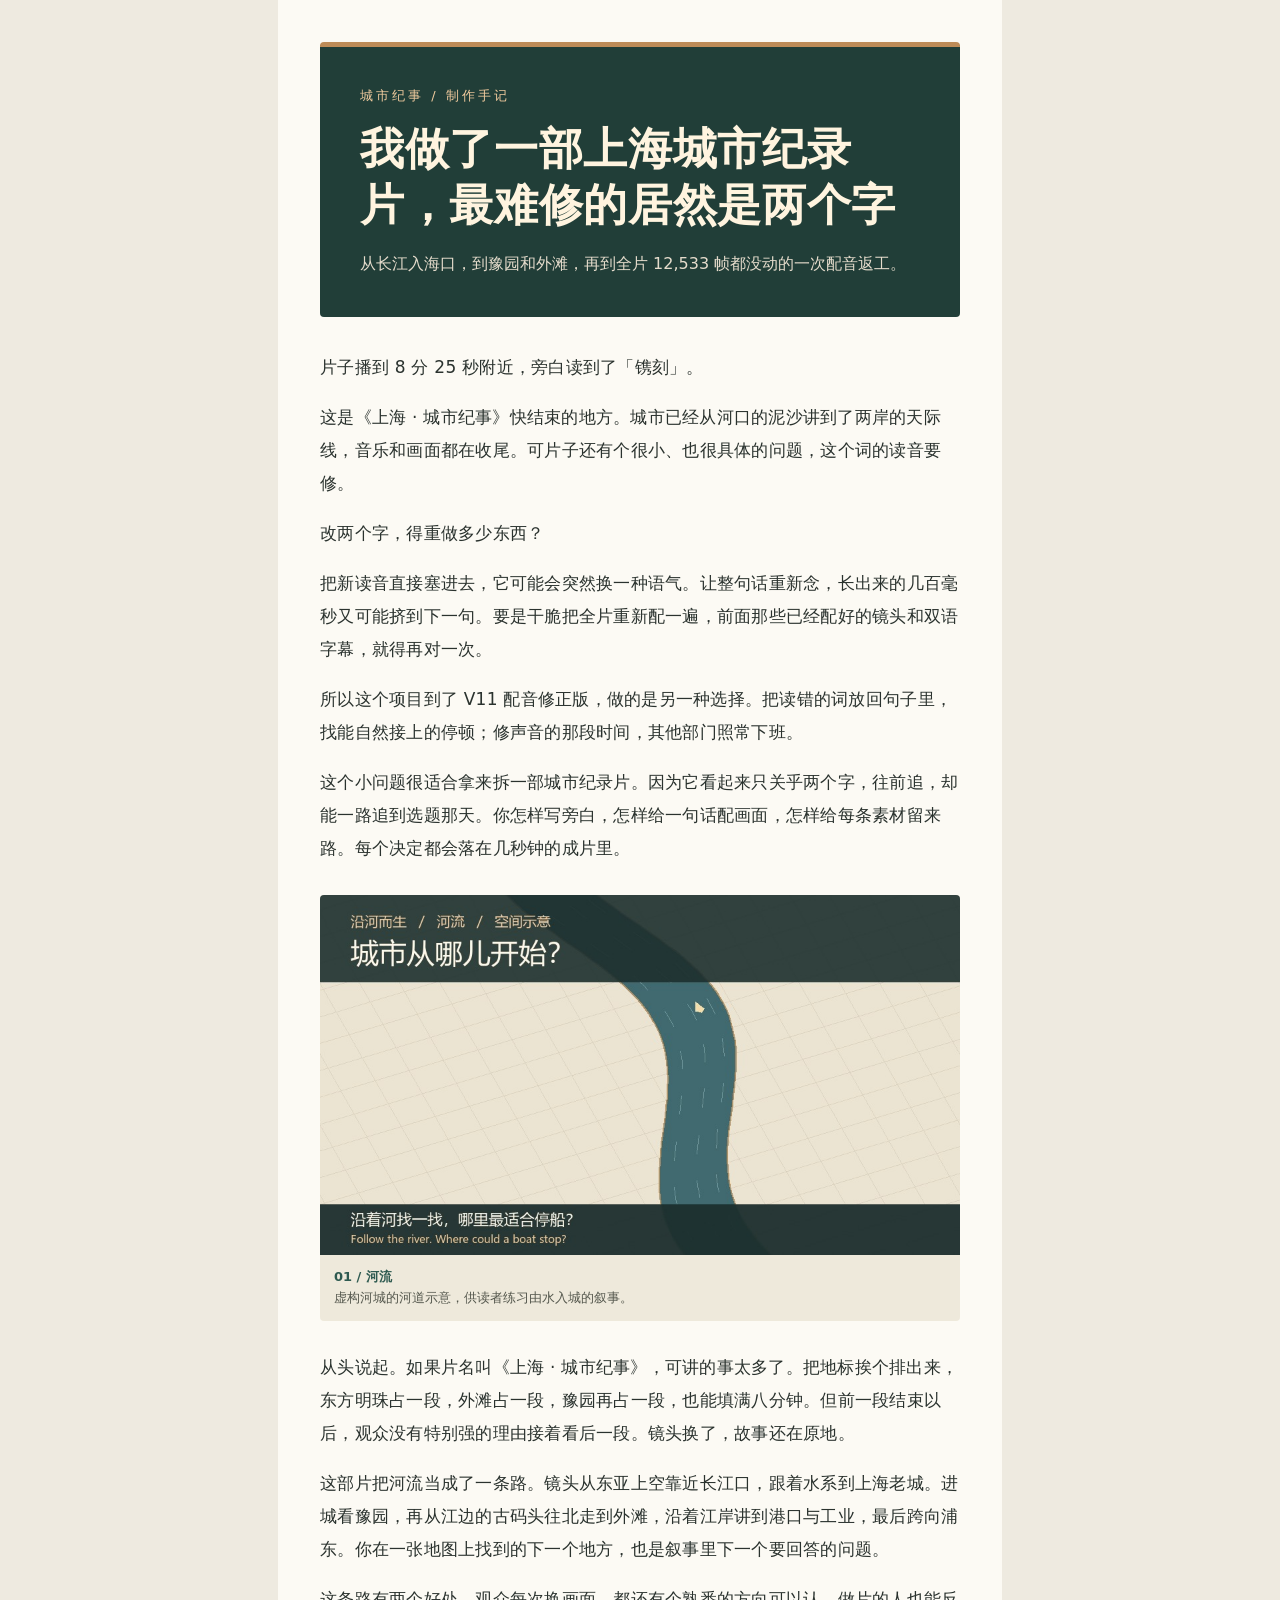
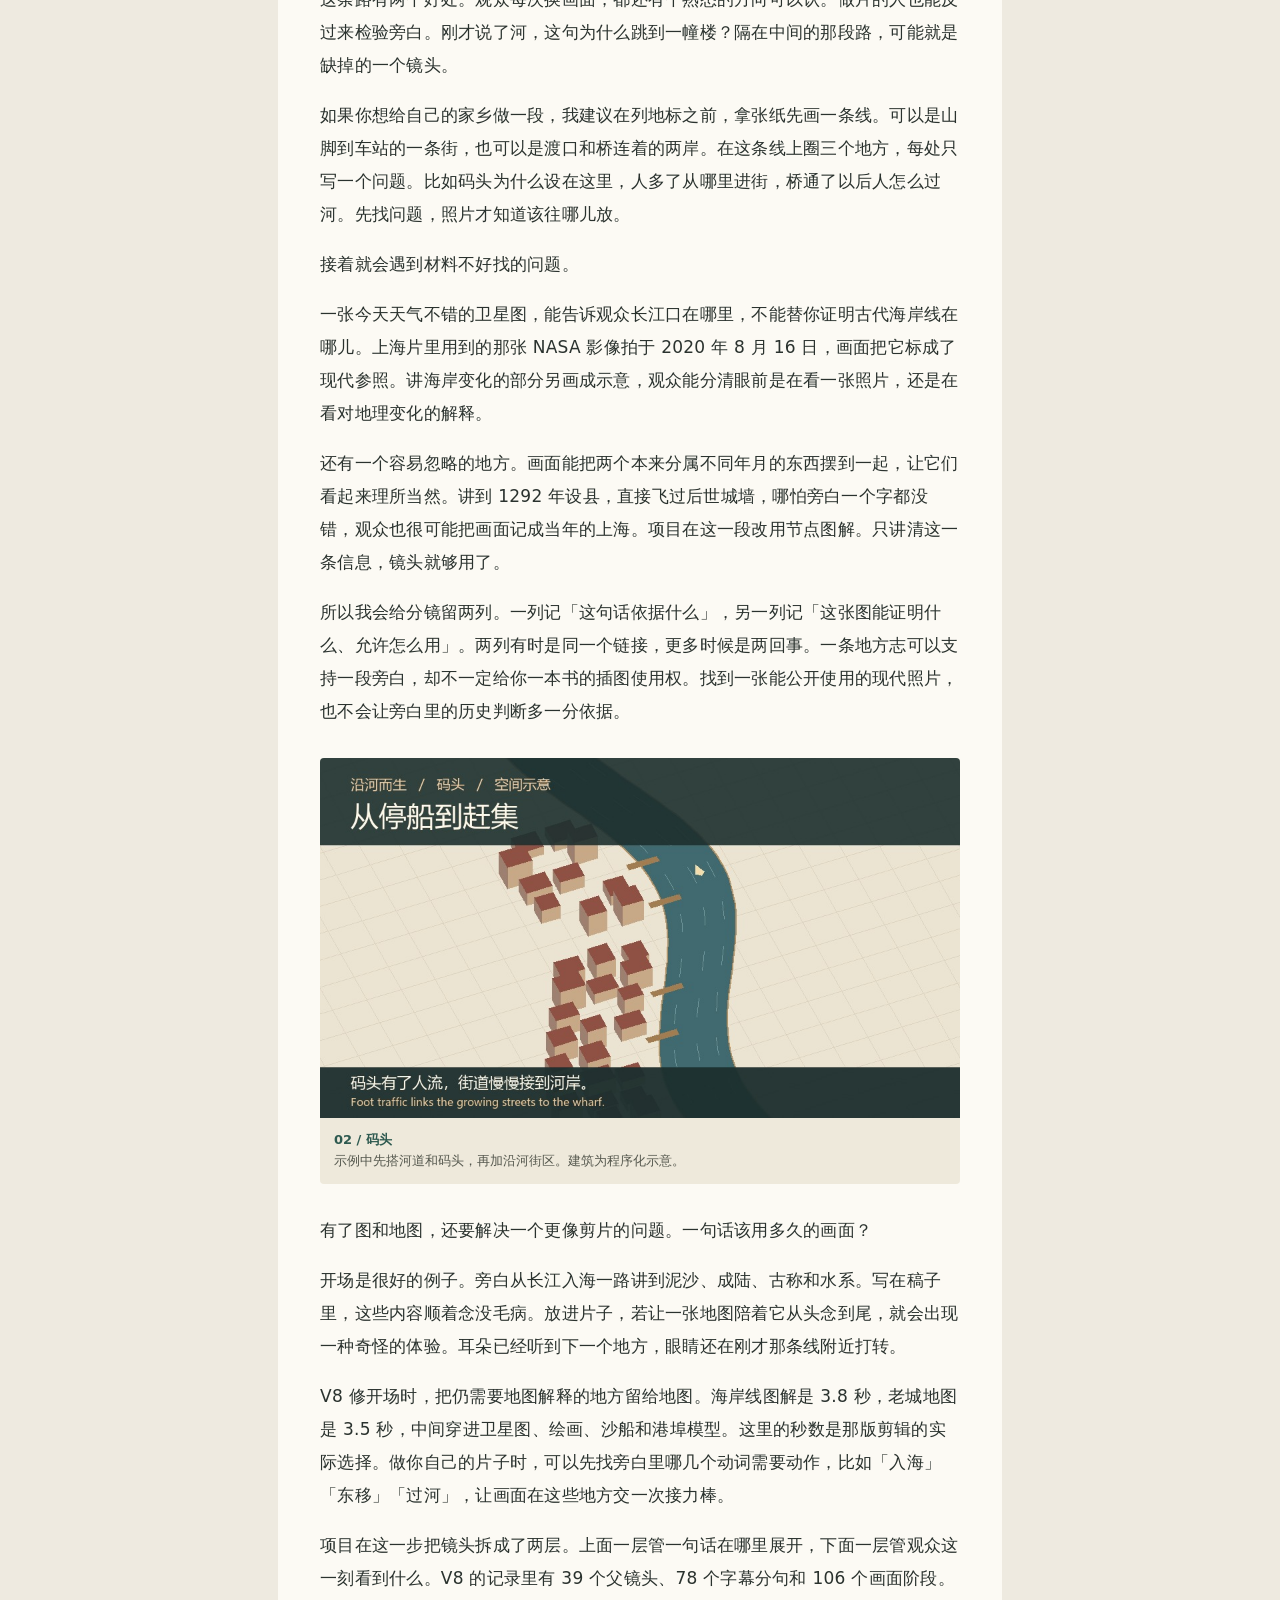
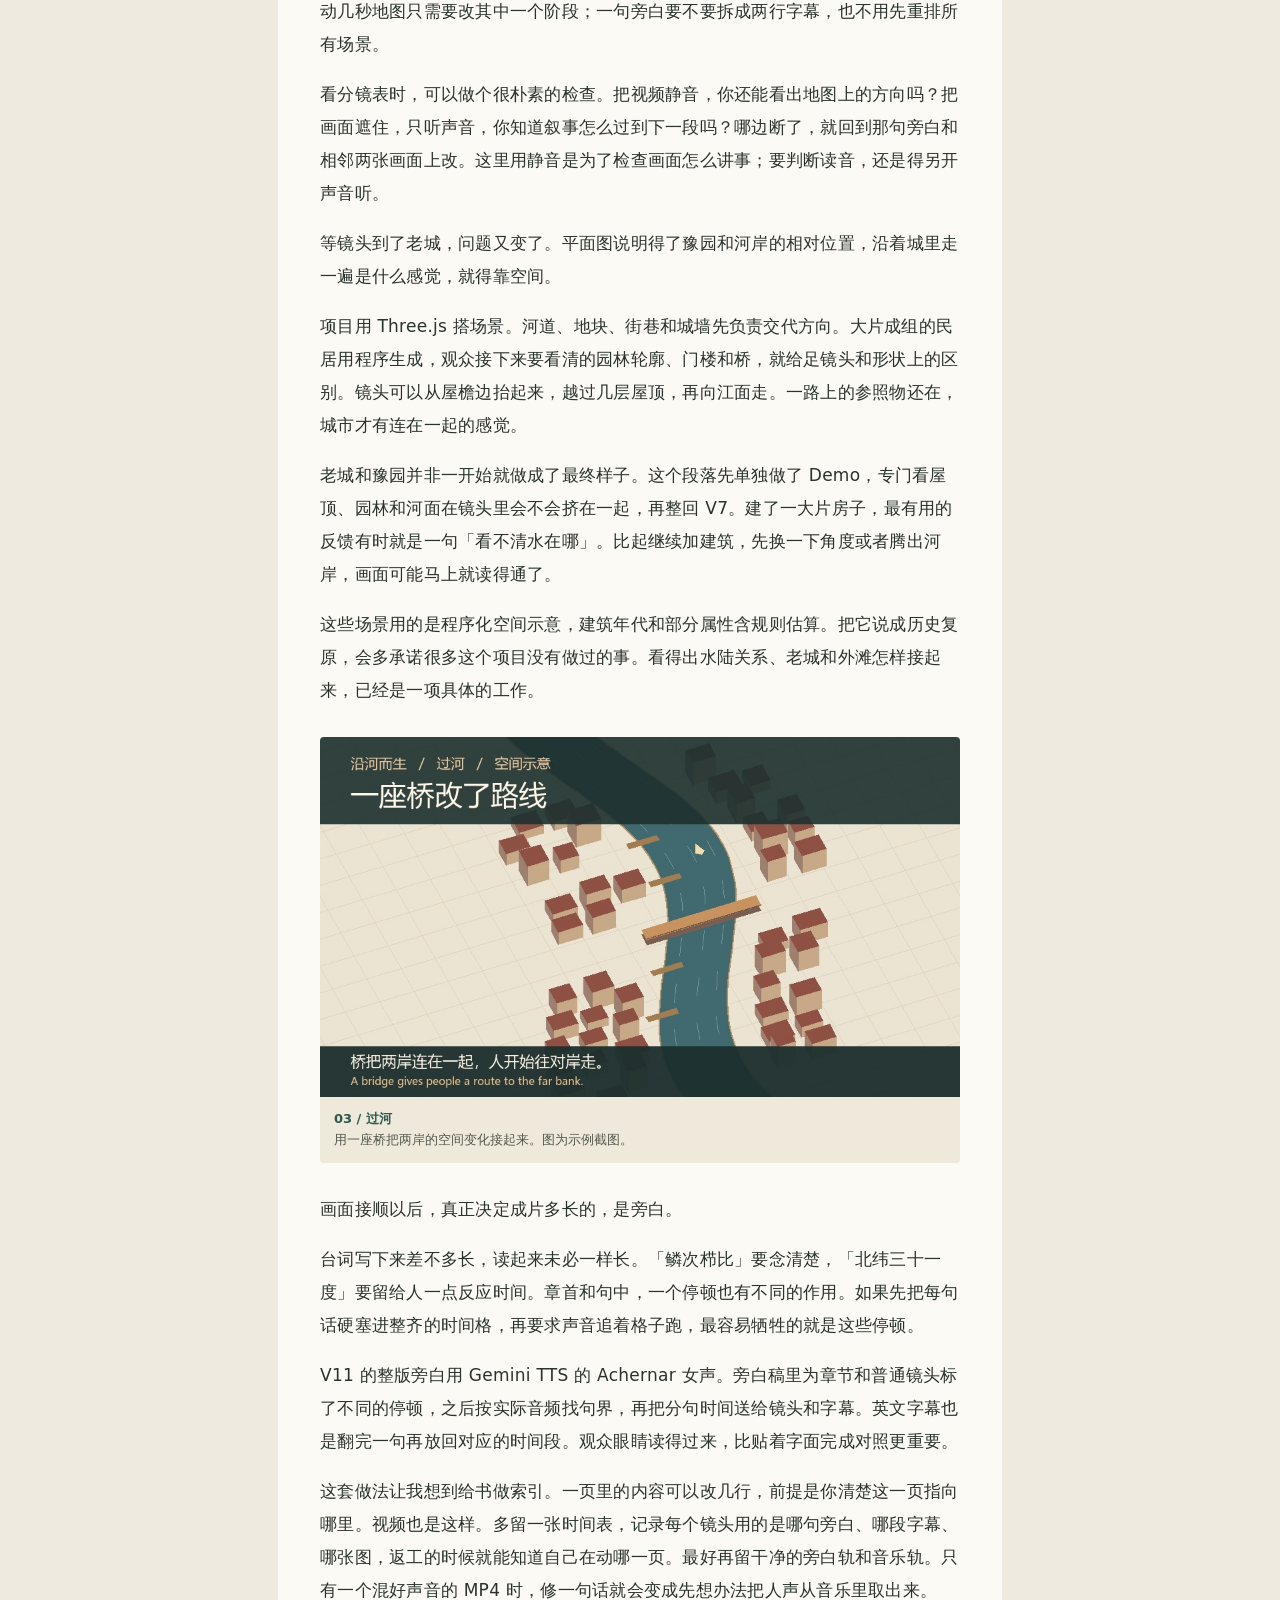
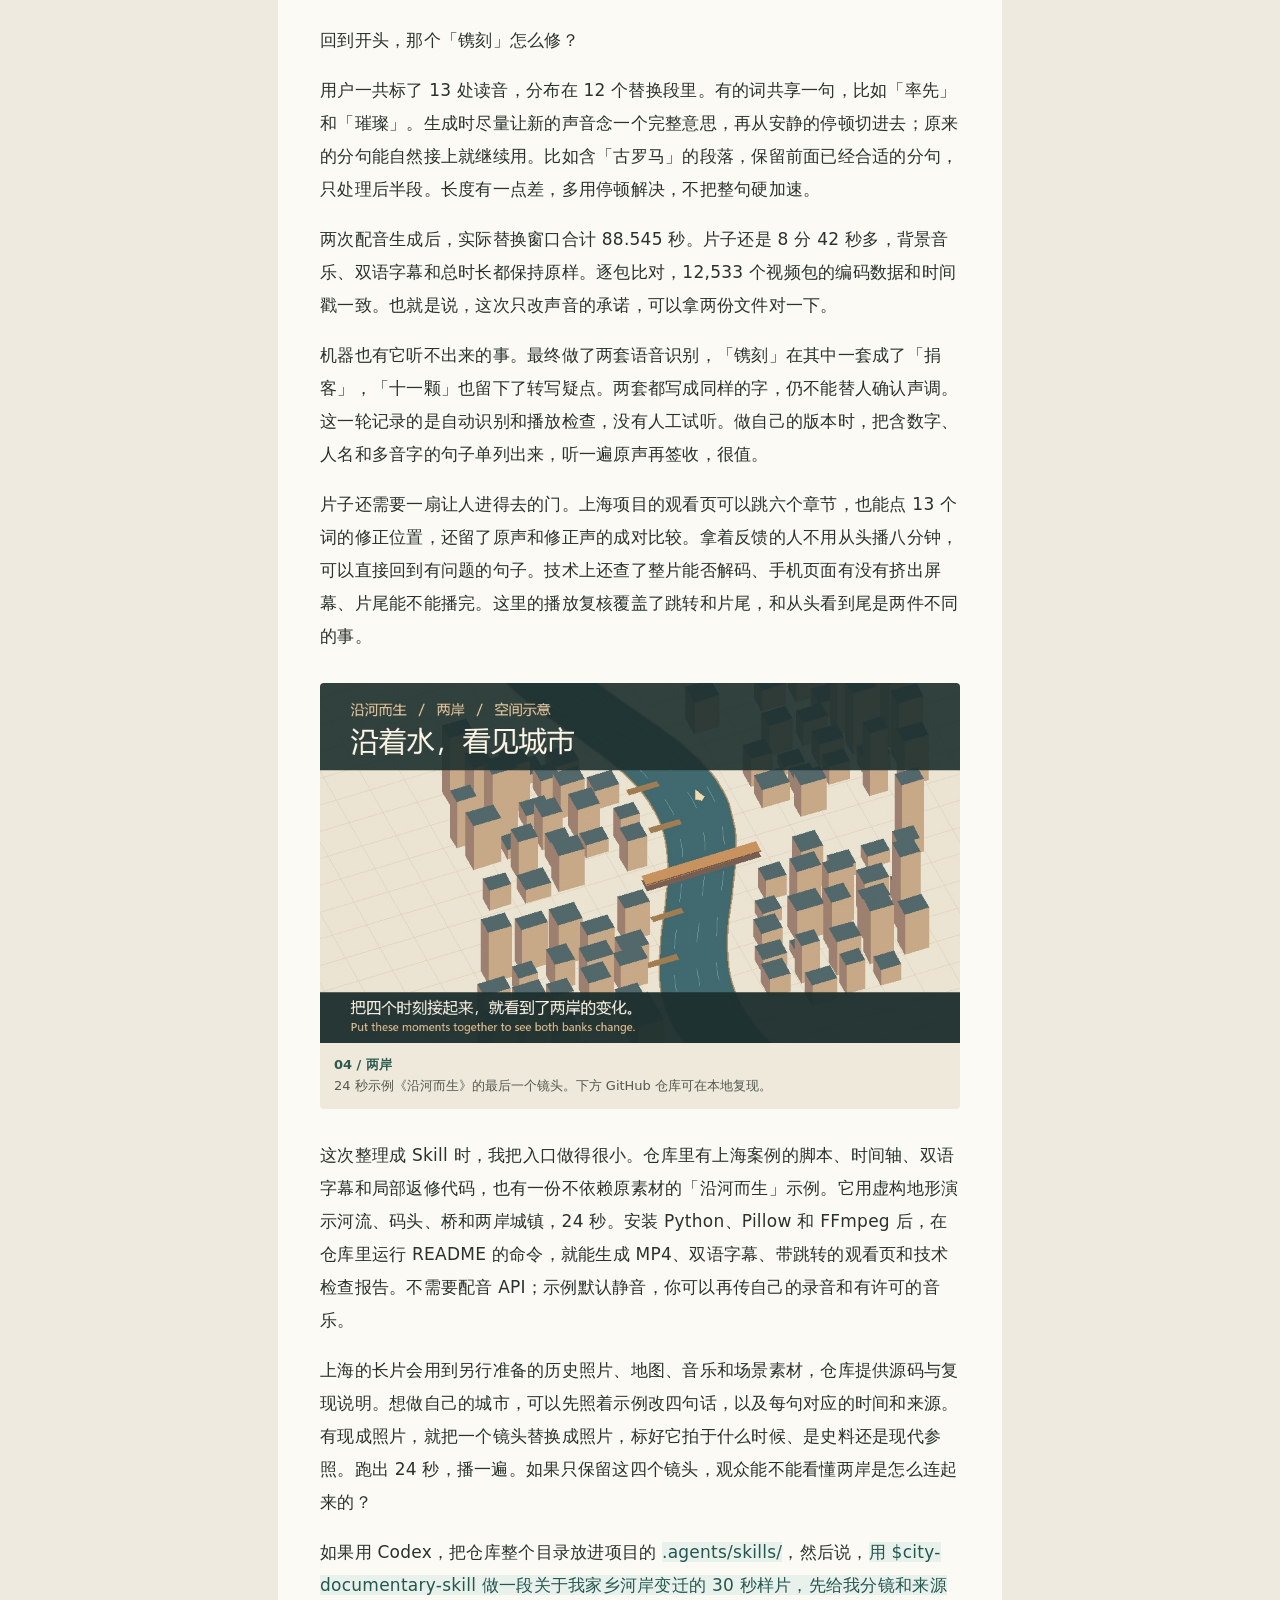
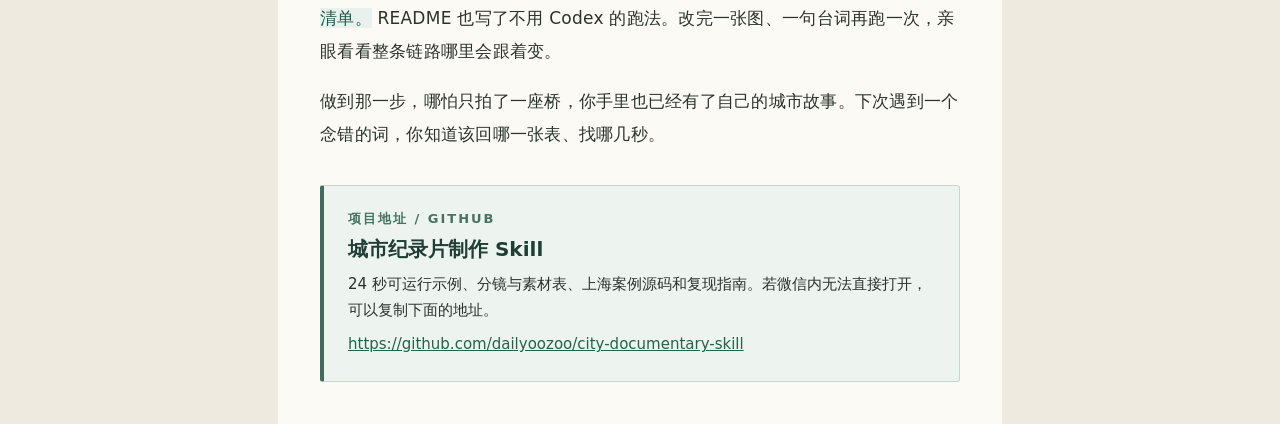
==== article/shanghai-city-documentary.html @ 1980a49c "Publish city documentary skill and Shanghai article" ====
<!doctype html>
<html lang="zh-CN">
<head>
<meta charset="utf-8">
<meta name="viewport" content="width=device-width,initial-scale=1">
<title>我做了一部上海城市纪录片，最难修的居然是两个字</title>
<meta name="description" content="从长江入海口，到豫园和外滩，再到全片 12,533 帧都没动的一次配音返工。">
</head>
<body style="margin:0;background:#eeeae0;color:#2a322e;font-family:system-ui,'PingFang SC','Microsoft YaHei',sans-serif;">
<article style="box-sizing:border-box;max-width:724px;margin:0 auto;padding:clamp(18px,5vw,42px);background:#fcfaf4;">
<header style="box-sizing:border-box;padding:clamp(21px,6vw,40px);margin:0 0 34px;background:#213e38;color:#fff4df;border-top:5px solid #bd8b57;border-radius:4px;">
<p style="margin:0 0 16px;color:#f1cb9e;letter-spacing:3px;font-size:13px;">城市纪事 / 制作手记</p>
<h1 style="margin:0 0 17px;font-size:clamp(28px,5.4vw,44px);line-height:1.27;letter-spacing:.015em;font-weight:750;">我做了一部上海城市纪录片，最难修的居然是两个字</h1>
<p style="margin:0;color:#e5dccc;line-height:1.7;font-size:16px;">从长江入海口，到豫园和外滩，再到全片 12,533 帧都没动的一次配音返工。</p>
</header>
<p style="margin:0 0 17px;font-size:17px;line-height:1.94;letter-spacing:.015em;">片子播到 8 分 25 秒附近，旁白读到了「镌刻」。</p>
<p style="margin:0 0 17px;font-size:17px;line-height:1.94;letter-spacing:.015em;">这是《上海 · 城市纪事》快结束的地方。城市已经从河口的泥沙讲到了两岸的天际线，音乐和画面都在收尾。可片子还有个很小、也很具体的问题，这个词的读音要修。</p>
<p style="margin:0 0 17px;font-size:17px;line-height:1.94;letter-spacing:.015em;">改两个字，得重做多少东西？</p>
<p style="margin:0 0 17px;font-size:17px;line-height:1.94;letter-spacing:.015em;">把新读音直接塞进去，它可能会突然换一种语气。让整句话重新念，长出来的几百毫秒又可能挤到下一句。要是干脆把全片重新配一遍，前面那些已经配好的镜头和双语字幕，就得再对一次。</p>
<p style="margin:0 0 17px;font-size:17px;line-height:1.94;letter-spacing:.015em;">所以这个项目到了 V11 配音修正版，做的是另一种选择。把读错的词放回句子里，找能自然接上的停顿；修声音的那段时间，其他部门照常下班。</p>
<p style="margin:0 0 17px;font-size:17px;line-height:1.94;letter-spacing:.015em;">这个小问题很适合拿来拆一部城市纪录片。因为它看起来只关乎两个字，往前追，却能一路追到选题那天。你怎样写旁白，怎样给一句话配画面，怎样给每条素材留来路。每个决定都会落在几秒钟的成片里。</p>
<section style="margin:30px 0;background:#eee9db;border-radius:4px;overflow:hidden;">
<img src="still-river.jpg" alt="虚构河城的河道示意，供读者练习由水入城的叙事。" width="960" height="540" style="display:block;width:100%;height:auto;margin:0;">
<p style="margin:0;padding:11px 14px 13px;font-size:13px;line-height:1.65;color:#55584e;"><strong style="color:#2e5a50;">01 / 河流</strong><br>虚构河城的河道示意，供读者练习由水入城的叙事。</p></section>
<p style="margin:0 0 17px;font-size:17px;line-height:1.94;letter-spacing:.015em;">从头说起。如果片名叫《上海 · 城市纪事》，可讲的事太多了。把地标挨个排出来，东方明珠占一段，外滩占一段，豫园再占一段，也能填满八分钟。但前一段结束以后，观众没有特别强的理由接着看后一段。镜头换了，故事还在原地。</p>
<p style="margin:0 0 17px;font-size:17px;line-height:1.94;letter-spacing:.015em;">这部片把河流当成了一条路。镜头从东亚上空靠近长江口，跟着水系到上海老城。进城看豫园，再从江边的古码头往北走到外滩，沿着江岸讲到港口与工业，最后跨向浦东。你在一张地图上找到的下一个地方，也是叙事里下一个要回答的问题。</p>
<p style="margin:0 0 17px;font-size:17px;line-height:1.94;letter-spacing:.015em;">这条路有两个好处。观众每次换画面，都还有个熟悉的方向可以认。做片的人也能反过来检验旁白。刚才说了河，这句为什么跳到一幢楼？隔在中间的那段路，可能就是缺掉的一个镜头。</p>
<p style="margin:0 0 17px;font-size:17px;line-height:1.94;letter-spacing:.015em;">如果你想给自己的家乡做一段，我建议在列地标之前，拿张纸先画一条线。可以是山脚到车站的一条街，也可以是渡口和桥连着的两岸。在这条线上圈三个地方，每处只写一个问题。比如码头为什么设在这里，人多了从哪里进街，桥通了以后人怎么过河。先找问题，照片才知道该往哪儿放。</p>
<p style="margin:0 0 17px;font-size:17px;line-height:1.94;letter-spacing:.015em;">接着就会遇到材料不好找的问题。</p>
<p style="margin:0 0 17px;font-size:17px;line-height:1.94;letter-spacing:.015em;">一张今天天气不错的卫星图，能告诉观众长江口在哪里，不能替你证明古代海岸线在哪儿。上海片里用到的那张 NASA 影像拍于 2020 年 8 月 16 日，画面把它标成了现代参照。讲海岸变化的部分另画成示意，观众能分清眼前是在看一张照片，还是在看对地理变化的解释。</p>
<p style="margin:0 0 17px;font-size:17px;line-height:1.94;letter-spacing:.015em;">还有一个容易忽略的地方。画面能把两个本来分属不同年月的东西摆到一起，让它们看起来理所当然。讲到 1292 年设县，直接飞过后世城墙，哪怕旁白一个字都没错，观众也很可能把画面记成当年的上海。项目在这一段改用节点图解。只讲清这一条信息，镜头就够用了。</p>
<p style="margin:0 0 17px;font-size:17px;line-height:1.94;letter-spacing:.015em;">所以我会给分镜留两列。一列记「这句话依据什么」，另一列记「这张图能证明什么、允许怎么用」。两列有时是同一个链接，更多时候是两回事。一条地方志可以支持一段旁白，却不一定给你一本书的插图使用权。找到一张能公开使用的现代照片，也不会让旁白里的历史判断多一分依据。</p>
<section style="margin:30px 0;background:#eee9db;border-radius:4px;overflow:hidden;">
<img src="still-wharf.jpg" alt="示例中先搭河道和码头，再加沿河街区。建筑为程序化示意。" width="960" height="540" style="display:block;width:100%;height:auto;margin:0;">
<p style="margin:0;padding:11px 14px 13px;font-size:13px;line-height:1.65;color:#55584e;"><strong style="color:#2e5a50;">02 / 码头</strong><br>示例中先搭河道和码头，再加沿河街区。建筑为程序化示意。</p></section>
<p style="margin:0 0 17px;font-size:17px;line-height:1.94;letter-spacing:.015em;">有了图和地图，还要解决一个更像剪片的问题。一句话该用多久的画面？</p>
<p style="margin:0 0 17px;font-size:17px;line-height:1.94;letter-spacing:.015em;">开场是很好的例子。旁白从长江入海一路讲到泥沙、成陆、古称和水系。写在稿子里，这些内容顺着念没毛病。放进片子，若让一张地图陪着它从头念到尾，就会出现一种奇怪的体验。耳朵已经听到下一个地方，眼睛还在刚才那条线附近打转。</p>
<p style="margin:0 0 17px;font-size:17px;line-height:1.94;letter-spacing:.015em;">V8 修开场时，把仍需要地图解释的地方留给地图。海岸线图解是 3.8 秒，老城地图是 3.5 秒，中间穿进卫星图、绘画、沙船和港埠模型。这里的秒数是那版剪辑的实际选择。做你自己的片子时，可以先找旁白里哪几个动词需要动作，比如「入海」「东移」「过河」，让画面在这些地方交一次接力棒。</p>
<p style="margin:0 0 17px;font-size:17px;line-height:1.94;letter-spacing:.015em;">项目在这一步把镜头拆成了两层。上面一层管一句话在哪里展开，下面一层管观众这一刻看到什么。V8 的记录里有 39 个父镜头、78 个字幕分句和 106 个画面阶段。动几秒地图只需要改其中一个阶段；一句旁白要不要拆成两行字幕，也不用先重排所有场景。</p>
<p style="margin:0 0 17px;font-size:17px;line-height:1.94;letter-spacing:.015em;">看分镜表时，可以做个很朴素的检查。把视频静音，你还能看出地图上的方向吗？把画面遮住，只听声音，你知道叙事怎么过到下一段吗？哪边断了，就回到那句旁白和相邻两张画面上改。这里用静音是为了检查画面怎么讲事；要判断读音，还是得另开声音听。</p>
<p style="margin:0 0 17px;font-size:17px;line-height:1.94;letter-spacing:.015em;">等镜头到了老城，问题又变了。平面图说明得了豫园和河岸的相对位置，沿着城里走一遍是什么感觉，就得靠空间。</p>
<p style="margin:0 0 17px;font-size:17px;line-height:1.94;letter-spacing:.015em;">项目用 Three.js 搭场景。河道、地块、街巷和城墙先负责交代方向。大片成组的民居用程序生成，观众接下来要看清的园林轮廓、门楼和桥，就给足镜头和形状上的区别。镜头可以从屋檐边抬起来，越过几层屋顶，再向江面走。一路上的参照物还在，城市才有连在一起的感觉。</p>
<p style="margin:0 0 17px;font-size:17px;line-height:1.94;letter-spacing:.015em;">老城和豫园并非一开始就做成了最终样子。这个段落先单独做了 Demo，专门看屋顶、园林和河面在镜头里会不会挤在一起，再整回 V7。建了一大片房子，最有用的反馈有时就是一句「看不清水在哪」。比起继续加建筑，先换一下角度或者腾出河岸，画面可能马上就读得通了。</p>
<p style="margin:0 0 17px;font-size:17px;line-height:1.94;letter-spacing:.015em;">这些场景用的是程序化空间示意，建筑年代和部分属性含规则估算。把它说成历史复原，会多承诺很多这个项目没有做过的事。看得出水陆关系、老城和外滩怎样接起来，已经是一项具体的工作。</p>
<section style="margin:30px 0;background:#eee9db;border-radius:4px;overflow:hidden;">
<img src="still-bridge.jpg" alt="用一座桥把两岸的空间变化接起来。图为示例截图。" width="960" height="540" style="display:block;width:100%;height:auto;margin:0;">
<p style="margin:0;padding:11px 14px 13px;font-size:13px;line-height:1.65;color:#55584e;"><strong style="color:#2e5a50;">03 / 过河</strong><br>用一座桥把两岸的空间变化接起来。图为示例截图。</p></section>
<p style="margin:0 0 17px;font-size:17px;line-height:1.94;letter-spacing:.015em;">画面接顺以后，真正决定成片多长的，是旁白。</p>
<p style="margin:0 0 17px;font-size:17px;line-height:1.94;letter-spacing:.015em;">台词写下来差不多长，读起来未必一样长。「鳞次栉比」要念清楚，「北纬三十一度」要留给人一点反应时间。章首和句中，一个停顿也有不同的作用。如果先把每句话硬塞进整齐的时间格，再要求声音追着格子跑，最容易牺牲的就是这些停顿。</p>
<p style="margin:0 0 17px;font-size:17px;line-height:1.94;letter-spacing:.015em;">V11 的整版旁白用 Gemini TTS 的 Achernar 女声。旁白稿里为章节和普通镜头标了不同的停顿，之后按实际音频找句界，再把分句时间送给镜头和字幕。英文字幕也是翻完一句再放回对应的时间段。观众眼睛读得过来，比贴着字面完成对照更重要。</p>
<p style="margin:0 0 17px;font-size:17px;line-height:1.94;letter-spacing:.015em;">这套做法让我想到给书做索引。一页里的内容可以改几行，前提是你清楚这一页指向哪里。视频也是这样。多留一张时间表，记录每个镜头用的是哪句旁白、哪段字幕、哪张图，返工的时候就能知道自己在动哪一页。最好再留干净的旁白轨和音乐轨。只有一个混好声音的 MP4 时，修一句话就会变成先想办法把人声从音乐里取出来。</p>
<p style="margin:0 0 17px;font-size:17px;line-height:1.94;letter-spacing:.015em;">回到开头，那个「镌刻」怎么修？</p>
<p style="margin:0 0 17px;font-size:17px;line-height:1.94;letter-spacing:.015em;">用户一共标了 13 处读音，分布在 12 个替换段里。有的词共享一句，比如「率先」和「璀璨」。生成时尽量让新的声音念一个完整意思，再从安静的停顿切进去；原来的分句能自然接上就继续用。比如含「古罗马」的段落，保留前面已经合适的分句，只处理后半段。长度有一点差，多用停顿解决，不把整句硬加速。</p>
<p style="margin:0 0 17px;font-size:17px;line-height:1.94;letter-spacing:.015em;">两次配音生成后，实际替换窗口合计 88.545 秒。片子还是 8 分 42 秒多，背景音乐、双语字幕和总时长都保持原样。逐包比对，12,533 个视频包的编码数据和时间戳一致。也就是说，这次只改声音的承诺，可以拿两份文件对一下。</p>
<p style="margin:0 0 17px;font-size:17px;line-height:1.94;letter-spacing:.015em;">机器也有它听不出来的事。最终做了两套语音识别，「镌刻」在其中一套成了「捐客」，「十一颗」也留下了转写疑点。两套都写成同样的字，仍不能替人确认声调。这一轮记录的是自动识别和播放检查，没有人工试听。做自己的版本时，把含数字、人名和多音字的句子单列出来，听一遍原声再签收，很值。</p>
<p style="margin:0 0 17px;font-size:17px;line-height:1.94;letter-spacing:.015em;">片子还需要一扇让人进得去的门。上海项目的观看页可以跳六个章节，也能点 13 个词的修正位置，还留了原声和修正声的成对比较。拿着反馈的人不用从头播八分钟，可以直接回到有问题的句子。技术上还查了整片能否解码、手机页面有没有挤出屏幕、片尾能不能播完。这里的播放复核覆盖了跳转和片尾，和从头看到尾是两件不同的事。</p>
<section style="margin:30px 0;background:#eee9db;border-radius:4px;overflow:hidden;">
<img src="still-city.jpg" alt="24 秒示例《沿河而生》的最后一个镜头。下方 GitHub 仓库可在本地复现。" width="960" height="540" style="display:block;width:100%;height:auto;margin:0;">
<p style="margin:0;padding:11px 14px 13px;font-size:13px;line-height:1.65;color:#55584e;"><strong style="color:#2e5a50;">04 / 两岸</strong><br>24 秒示例《沿河而生》的最后一个镜头。下方 GitHub 仓库可在本地复现。</p></section>
<p style="margin:0 0 17px;font-size:17px;line-height:1.94;letter-spacing:.015em;">这次整理成 Skill 时，我把入口做得很小。仓库里有上海案例的脚本、时间轴、双语字幕和局部返修代码，也有一份不依赖原素材的「沿河而生」示例。它用虚构地形演示河流、码头、桥和两岸城镇，24 秒。安装 Python、Pillow 和 FFmpeg 后，在仓库里运行 README 的命令，就能生成 MP4、双语字幕、带跳转的观看页和技术检查报告。不需要配音 API；示例默认静音，你可以再传自己的录音和有许可的音乐。</p>
<p style="margin:0 0 17px;font-size:17px;line-height:1.94;letter-spacing:.015em;">上海的长片会用到另行准备的历史照片、地图、音乐和场景素材，仓库提供源码与复现说明。想做自己的城市，可以先照着示例改四句话，以及每句对应的时间和来源。有现成照片，就把一个镜头替换成照片，标好它拍于什么时候、是史料还是现代参照。跑出 24 秒，播一遍。如果只保留这四个镜头，观众能不能看懂两岸是怎么连起来的？</p>
<p style="margin:0 0 17px;font-size:17px;line-height:1.94;letter-spacing:.015em;">如果用 Codex，把仓库整个目录放进项目的 <code style="font-family:inherit;color:#245750;background:#e9f1ec;overflow-wrap:anywhere">.agents/skills/</code>，然后说，<code style="font-family:inherit;color:#245750;background:#e9f1ec;overflow-wrap:anywhere">用 $city-documentary-skill 做一段关于我家乡河岸变迁的 30 秒样片，先给我分镜和来源清单。</code> README 也写了不用 Codex 的跑法。改完一张图、一句台词再跑一次，亲眼看看整条链路哪里会跟着变。</p>
<p style="margin:0 0 17px;font-size:17px;line-height:1.94;letter-spacing:.015em;">做到那一步，哪怕只拍了一座桥，你手里也已经有了自己的城市故事。下次遇到一个念错的词，你知道该回哪一张表、找哪几秒。</p>
<section style="padding:24px;margin:34px 0 0;border:1px solid #c7d6cb;border-left:4px solid #3e6d60;background:#edf3ee;border-radius:3px;">
<p style="margin:0 0 7px;font-size:13px;font-weight:700;color:#477365;letter-spacing:2px;">项目地址 / GITHUB</p>
<p style="margin:0 0 8px;font-size:20px;font-weight:700;line-height:1.4;color:#203d36;">城市纪录片制作 Skill</p>
<p style="margin:0 0 10px;font-size:15px;line-height:1.75;">24 秒可运行示例、分镜与素材表、上海案例源码和复现指南。若微信内无法直接打开，可以复制下面的地址。</p>
<p style="margin:0;font-size:15px;line-height:1.55;word-break:break-all;overflow-wrap:anywhere;"><a href="https://github.com/dailyoozoo/city-documentary-skill" style="color:#24624e;text-decoration:underline;">https://github.com/dailyoozoo/city-documentary-skill</a></p>
</section>
</article>
</body>
</html>
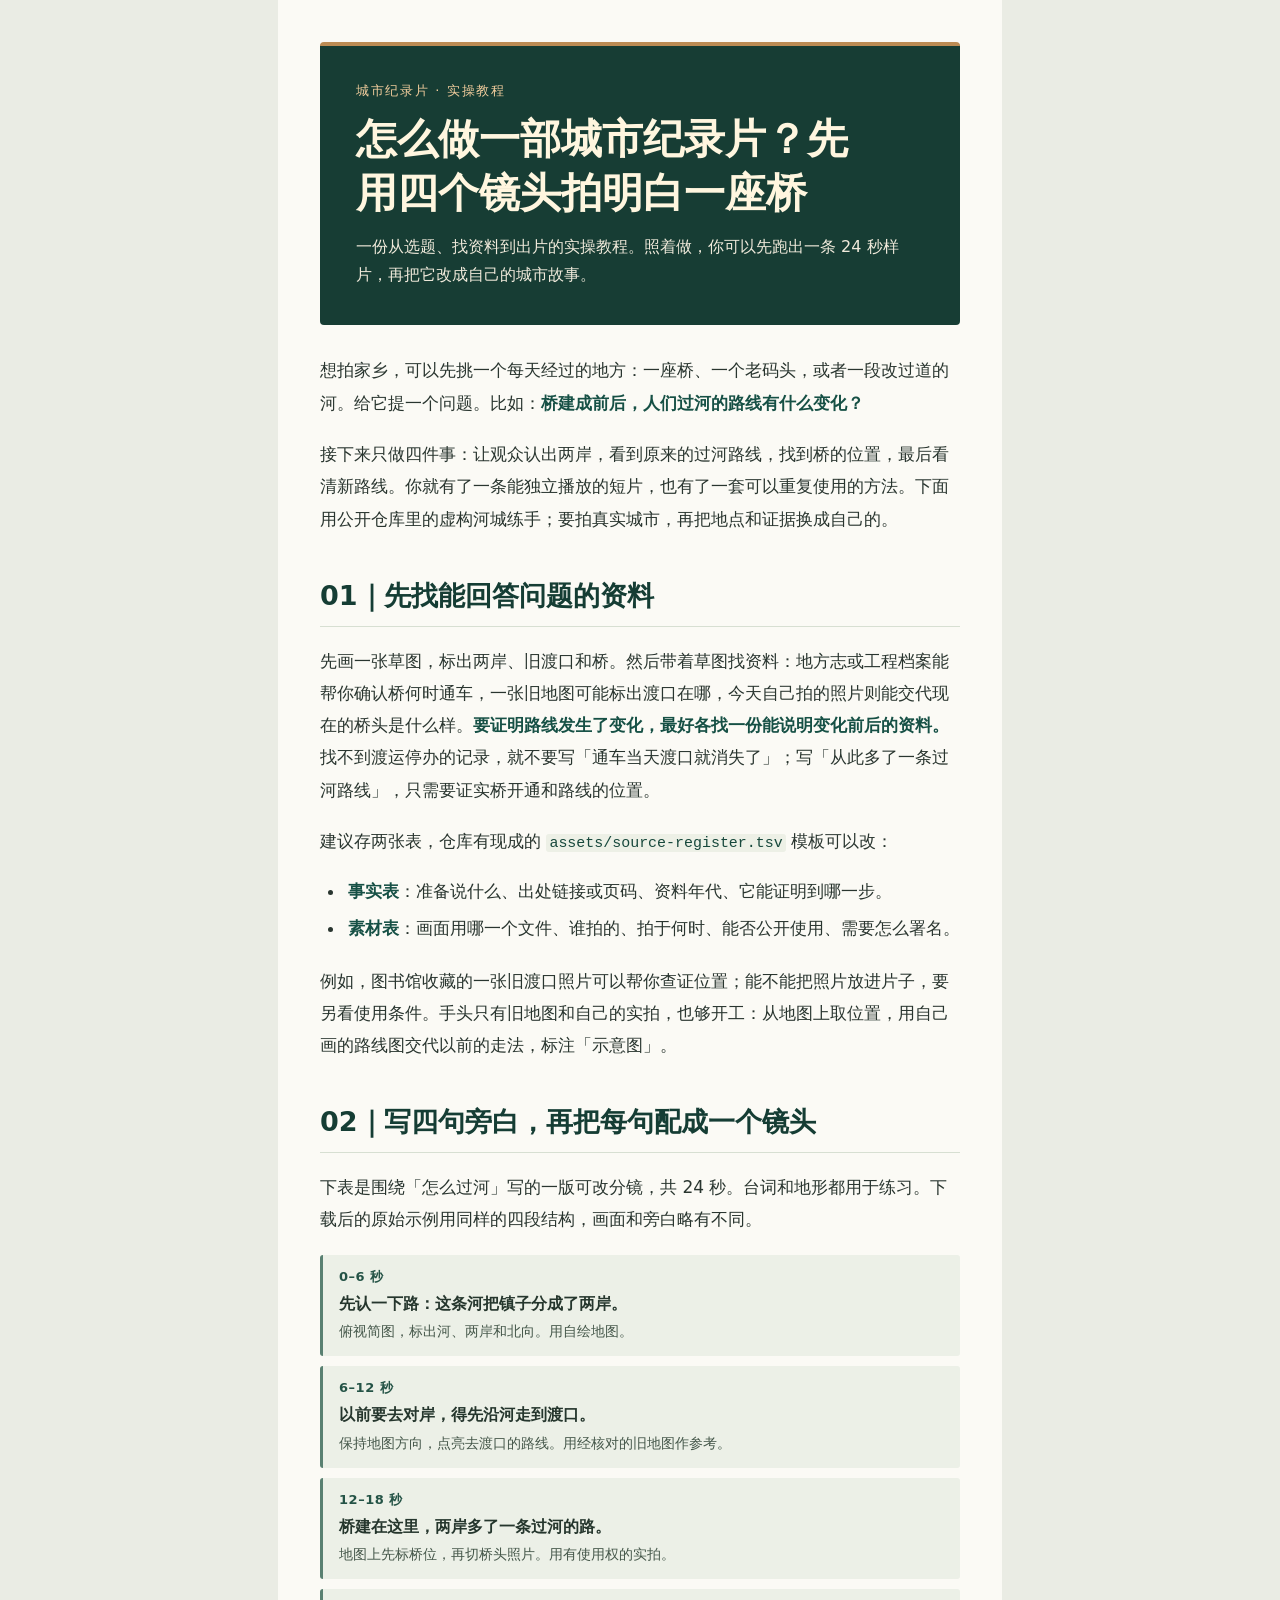
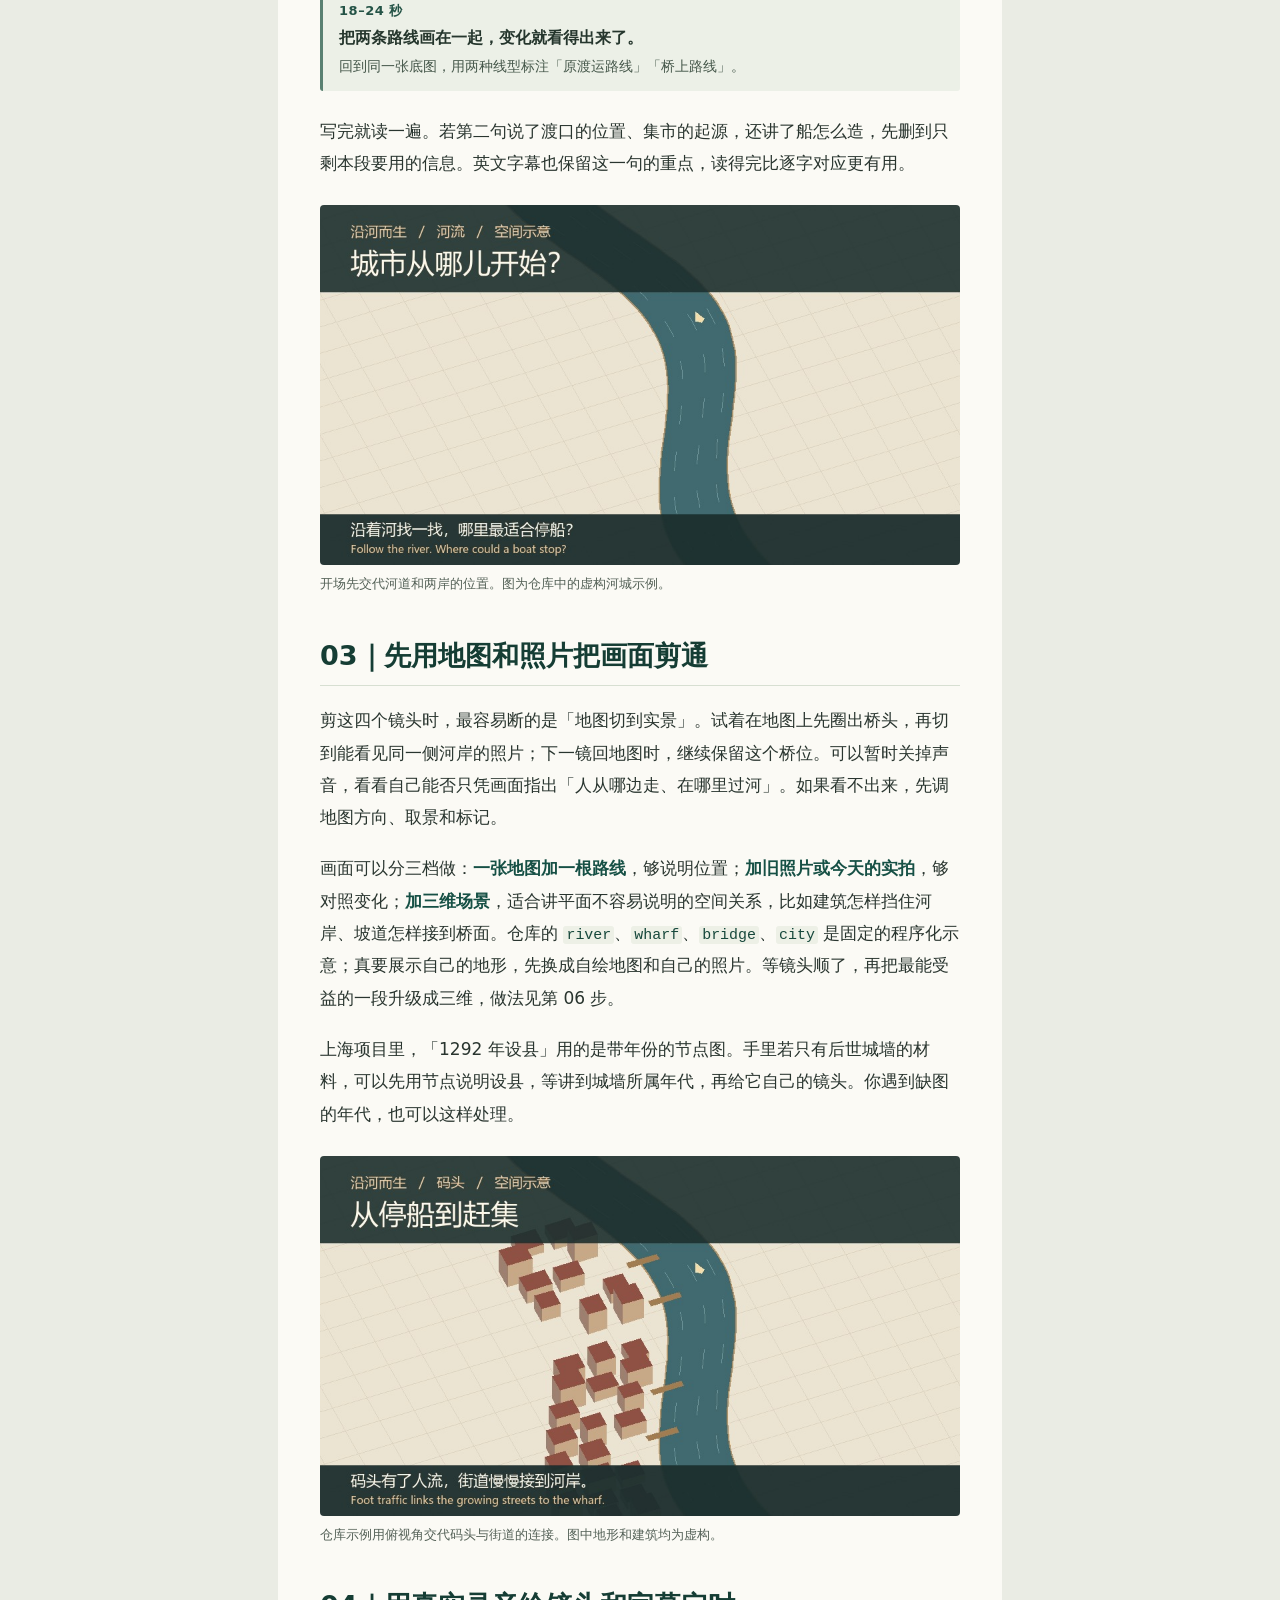
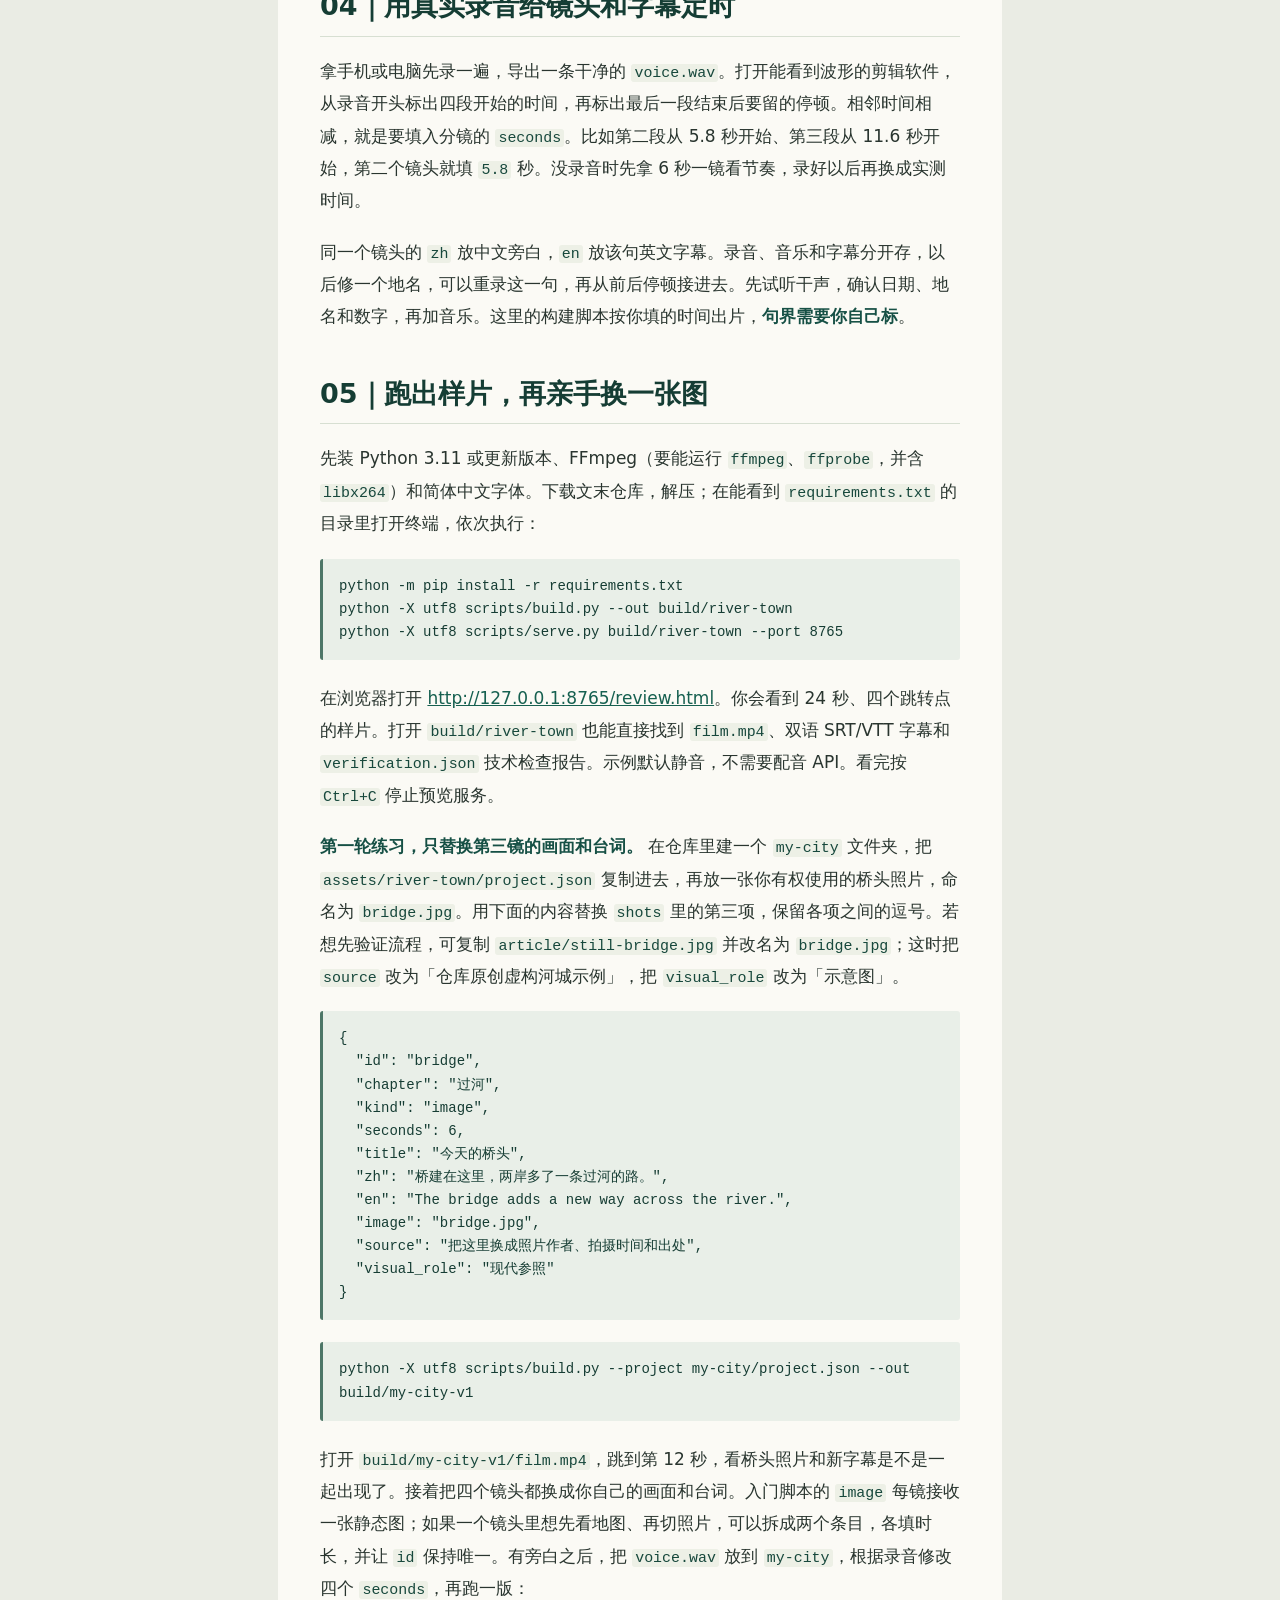
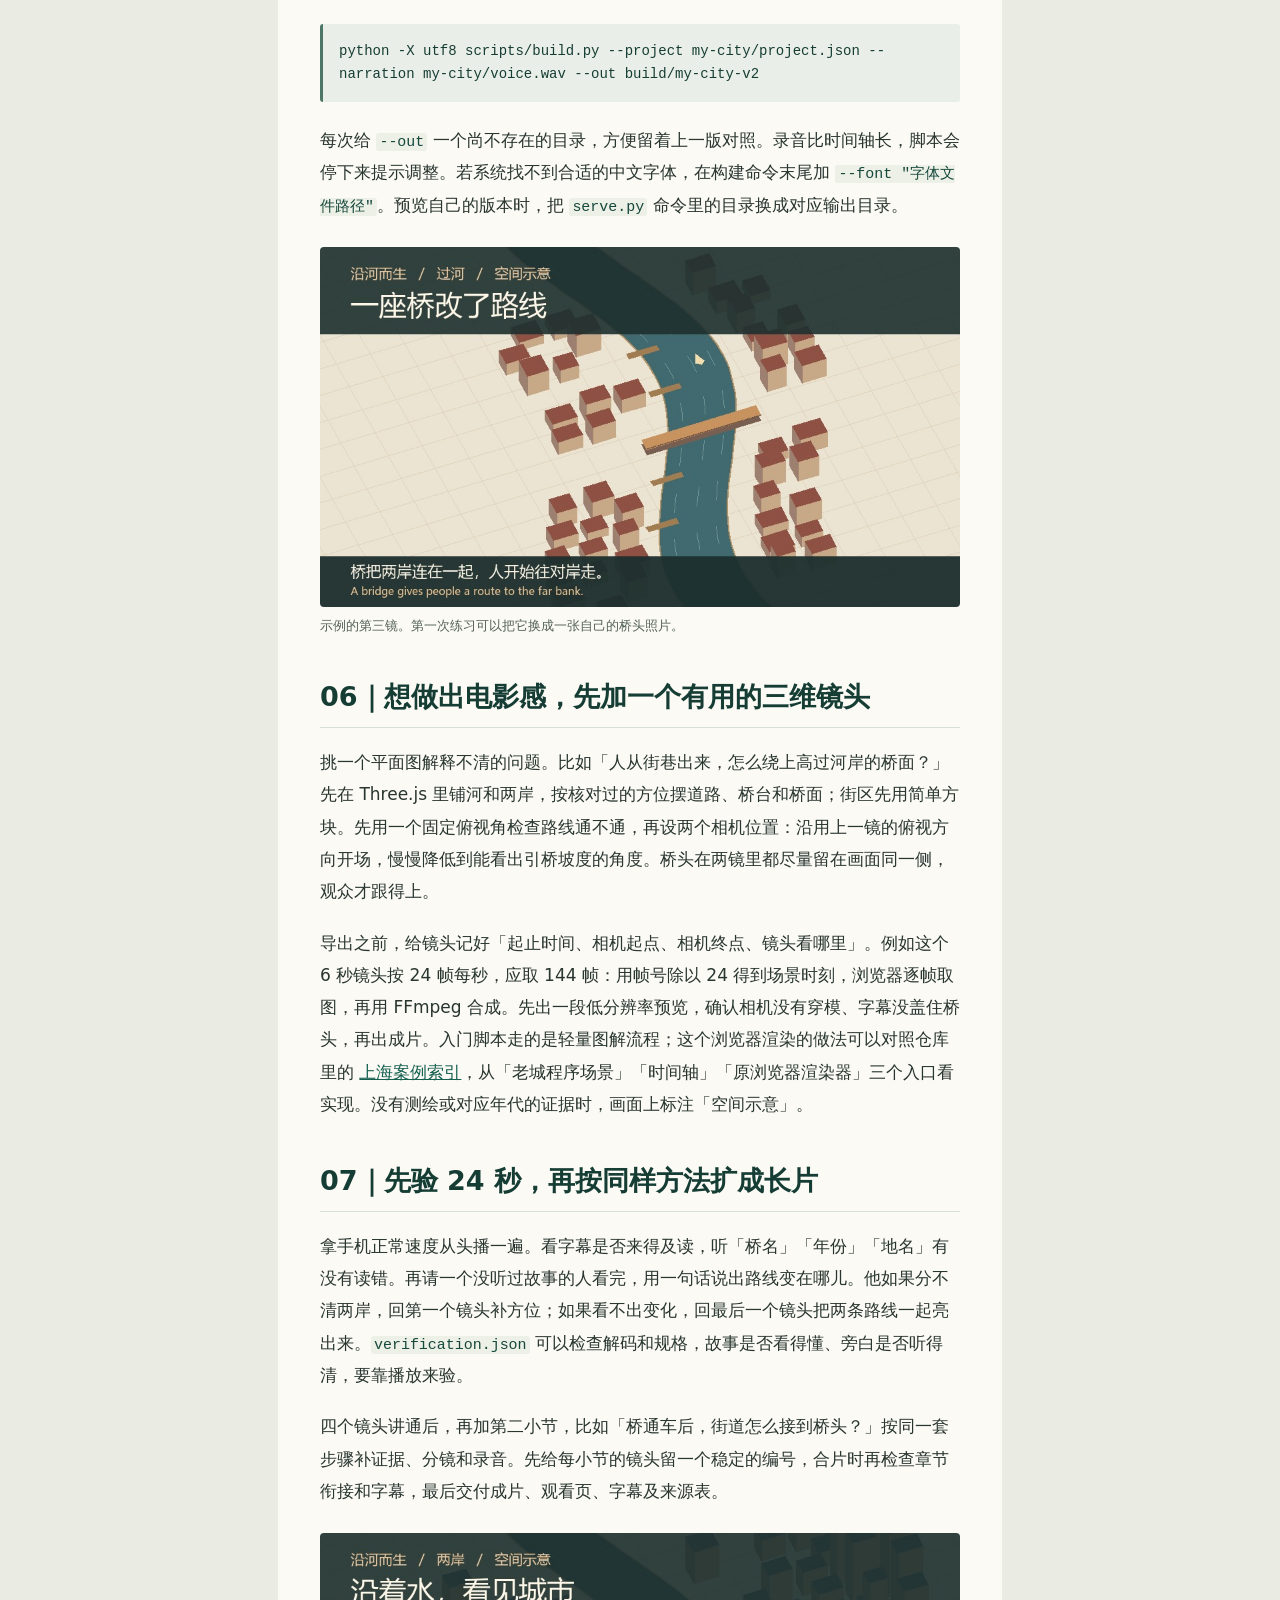
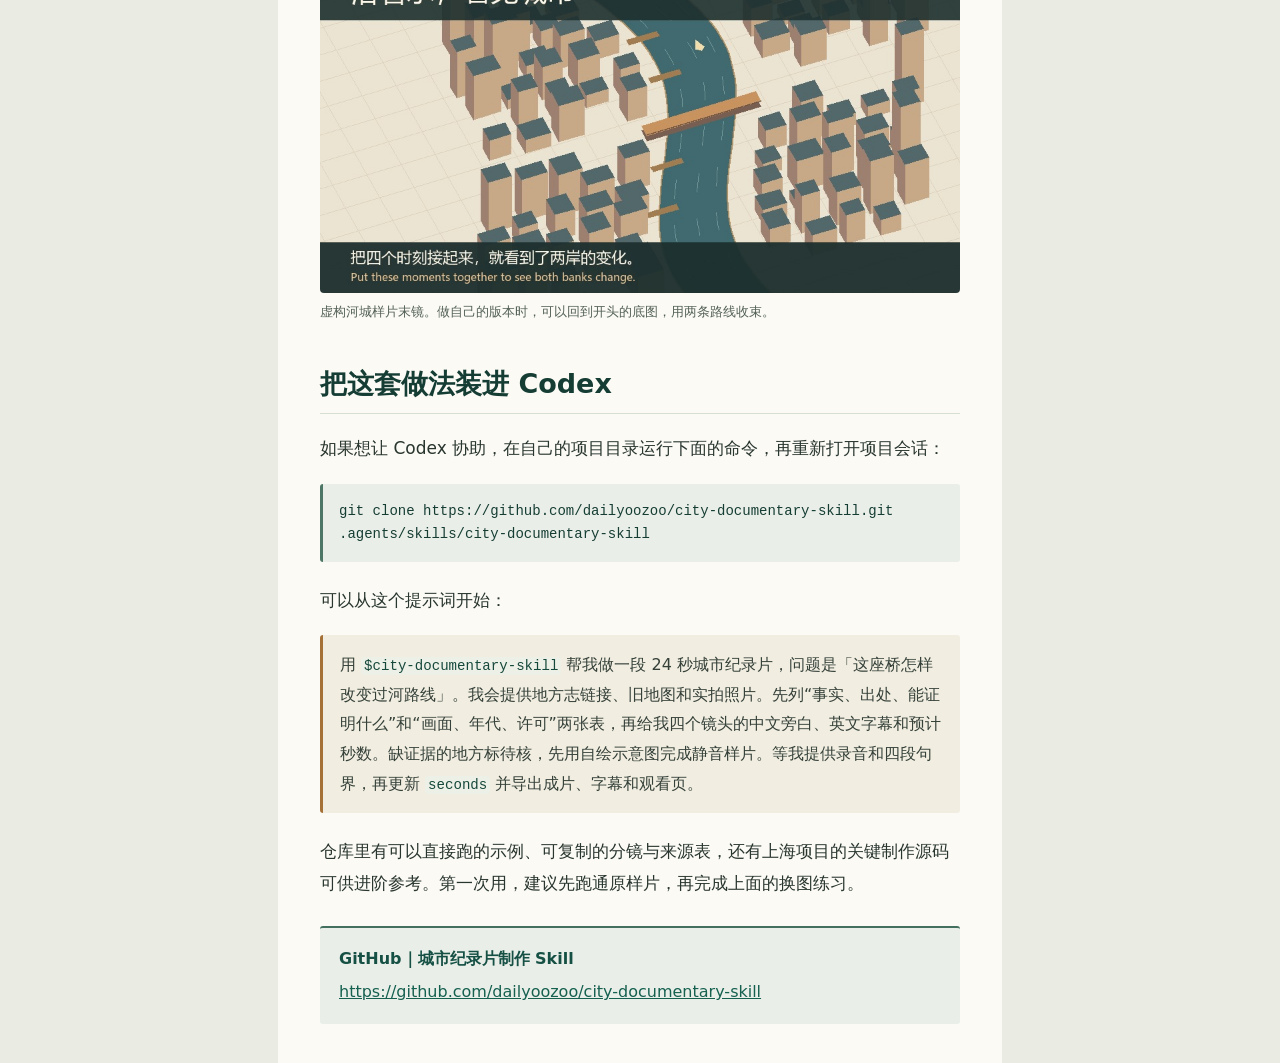
==== commit 1f27104e: "Rewrite WeChat article as a hands-on documentary tutorial" ====
--- a/article/shanghai-city-documentary.html
+++ b/article/shanghai-city-documentary.html
@@ -3,70 +3,87 @@
 <head>
 <meta charset="utf-8">
 <meta name="viewport" content="width=device-width,initial-scale=1">
-<title>我做了一部上海城市纪录片，最难修的居然是两个字</title>
-<meta name="description" content="从长江入海口，到豫园和外滩，再到全片 12,533 帧都没动的一次配音返工。">
+<title>怎么做一部城市纪录片？先用四个镜头拍明白一座桥</title>
+<meta name="description" content="一份从选题、找资料到出片的实操教程。照着做，你可以先跑出一条 24 秒样片，再把它改成自己的城市故事。">
 </head>
-<body style="margin:0;background:#eeeae0;color:#2a322e;font-family:system-ui,'PingFang SC','Microsoft YaHei',sans-serif;">
-<article style="box-sizing:border-box;max-width:724px;margin:0 auto;padding:clamp(18px,5vw,42px);background:#fcfaf4;">
-<header style="box-sizing:border-box;padding:clamp(21px,6vw,40px);margin:0 0 34px;background:#213e38;color:#fff4df;border-top:5px solid #bd8b57;border-radius:4px;">
-<p style="margin:0 0 16px;color:#f1cb9e;letter-spacing:3px;font-size:13px;">城市纪事 / 制作手记</p>
-<h1 style="margin:0 0 17px;font-size:clamp(28px,5.4vw,44px);line-height:1.27;letter-spacing:.015em;font-weight:750;">我做了一部上海城市纪录片，最难修的居然是两个字</h1>
-<p style="margin:0;color:#e5dccc;line-height:1.7;font-size:16px;">从长江入海口，到豫园和外滩，再到全片 12,533 帧都没动的一次配音返工。</p>
+<body style="margin:0;background:#eaece4;color:#29352f;font-family:system-ui,'PingFang SC','Microsoft YaHei',sans-serif;">
+<article style="box-sizing:border-box;max-width:724px;margin:0 auto;padding:clamp(17px,5vw,42px);background:#fbfaf5;">
+<header style="box-sizing:border-box;margin:0 0 29px;padding:clamp(18px,6vw,36px);color:#fff6df;background:#173d34;border-top:4px solid #bc8b53;border-radius:4px;">
+<p style="margin:0 0 13px;color:#f2cd9d;letter-spacing:.13em;font-size:13px;">城市纪录片 · 实操教程</p>
+<h1 style="margin:0 0 13px;font-size:clamp(24px,6.4vw,41px);line-height:1.31;text-wrap:balance;font-weight:750;">怎么做一部城市纪录片？先用四个镜头拍明白一座桥</h1>
+<p style="margin:0;color:#f0eadb;font-size:16px;line-height:1.75;">一份从选题、找资料到出片的实操教程。照着做，你可以先跑出一条 24 秒样片，再把它改成自己的城市故事。</p>
 </header>
-<p style="margin:0 0 17px;font-size:17px;line-height:1.94;letter-spacing:.015em;">片子播到 8 分 25 秒附近，旁白读到了「镌刻」。</p>
-<p style="margin:0 0 17px;font-size:17px;line-height:1.94;letter-spacing:.015em;">这是《上海 · 城市纪事》快结束的地方。城市已经从河口的泥沙讲到了两岸的天际线，音乐和画面都在收尾。可片子还有个很小、也很具体的问题，这个词的读音要修。</p>
-<p style="margin:0 0 17px;font-size:17px;line-height:1.94;letter-spacing:.015em;">改两个字，得重做多少东西？</p>
-<p style="margin:0 0 17px;font-size:17px;line-height:1.94;letter-spacing:.015em;">把新读音直接塞进去，它可能会突然换一种语气。让整句话重新念，长出来的几百毫秒又可能挤到下一句。要是干脆把全片重新配一遍，前面那些已经配好的镜头和双语字幕，就得再对一次。</p>
-<p style="margin:0 0 17px;font-size:17px;line-height:1.94;letter-spacing:.015em;">所以这个项目到了 V11 配音修正版，做的是另一种选择。把读错的词放回句子里，找能自然接上的停顿；修声音的那段时间，其他部门照常下班。</p>
-<p style="margin:0 0 17px;font-size:17px;line-height:1.94;letter-spacing:.015em;">这个小问题很适合拿来拆一部城市纪录片。因为它看起来只关乎两个字，往前追，却能一路追到选题那天。你怎样写旁白，怎样给一句话配画面，怎样给每条素材留来路。每个决定都会落在几秒钟的成片里。</p>
-<section style="margin:30px 0;background:#eee9db;border-radius:4px;overflow:hidden;">
-<img src="still-river.jpg" alt="虚构河城的河道示意，供读者练习由水入城的叙事。" width="960" height="540" style="display:block;width:100%;height:auto;margin:0;">
-<p style="margin:0;padding:11px 14px 13px;font-size:13px;line-height:1.65;color:#55584e;"><strong style="color:#2e5a50;">01 / 河流</strong><br>虚构河城的河道示意，供读者练习由水入城的叙事。</p></section>
-<p style="margin:0 0 17px;font-size:17px;line-height:1.94;letter-spacing:.015em;">从头说起。如果片名叫《上海 · 城市纪事》，可讲的事太多了。把地标挨个排出来，东方明珠占一段，外滩占一段，豫园再占一段，也能填满八分钟。但前一段结束以后，观众没有特别强的理由接着看后一段。镜头换了，故事还在原地。</p>
-<p style="margin:0 0 17px;font-size:17px;line-height:1.94;letter-spacing:.015em;">这部片把河流当成了一条路。镜头从东亚上空靠近长江口，跟着水系到上海老城。进城看豫园，再从江边的古码头往北走到外滩，沿着江岸讲到港口与工业，最后跨向浦东。你在一张地图上找到的下一个地方，也是叙事里下一个要回答的问题。</p>
-<p style="margin:0 0 17px;font-size:17px;line-height:1.94;letter-spacing:.015em;">这条路有两个好处。观众每次换画面，都还有个熟悉的方向可以认。做片的人也能反过来检验旁白。刚才说了河，这句为什么跳到一幢楼？隔在中间的那段路，可能就是缺掉的一个镜头。</p>
-<p style="margin:0 0 17px;font-size:17px;line-height:1.94;letter-spacing:.015em;">如果你想给自己的家乡做一段，我建议在列地标之前，拿张纸先画一条线。可以是山脚到车站的一条街，也可以是渡口和桥连着的两岸。在这条线上圈三个地方，每处只写一个问题。比如码头为什么设在这里，人多了从哪里进街，桥通了以后人怎么过河。先找问题，照片才知道该往哪儿放。</p>
-<p style="margin:0 0 17px;font-size:17px;line-height:1.94;letter-spacing:.015em;">接着就会遇到材料不好找的问题。</p>
-<p style="margin:0 0 17px;font-size:17px;line-height:1.94;letter-spacing:.015em;">一张今天天气不错的卫星图，能告诉观众长江口在哪里，不能替你证明古代海岸线在哪儿。上海片里用到的那张 NASA 影像拍于 2020 年 8 月 16 日，画面把它标成了现代参照。讲海岸变化的部分另画成示意，观众能分清眼前是在看一张照片，还是在看对地理变化的解释。</p>
-<p style="margin:0 0 17px;font-size:17px;line-height:1.94;letter-spacing:.015em;">还有一个容易忽略的地方。画面能把两个本来分属不同年月的东西摆到一起，让它们看起来理所当然。讲到 1292 年设县，直接飞过后世城墙，哪怕旁白一个字都没错，观众也很可能把画面记成当年的上海。项目在这一段改用节点图解。只讲清这一条信息，镜头就够用了。</p>
-<p style="margin:0 0 17px;font-size:17px;line-height:1.94;letter-spacing:.015em;">所以我会给分镜留两列。一列记「这句话依据什么」，另一列记「这张图能证明什么、允许怎么用」。两列有时是同一个链接，更多时候是两回事。一条地方志可以支持一段旁白，却不一定给你一本书的插图使用权。找到一张能公开使用的现代照片，也不会让旁白里的历史判断多一分依据。</p>
-<section style="margin:30px 0;background:#eee9db;border-radius:4px;overflow:hidden;">
-<img src="still-wharf.jpg" alt="示例中先搭河道和码头，再加沿河街区。建筑为程序化示意。" width="960" height="540" style="display:block;width:100%;height:auto;margin:0;">
-<p style="margin:0;padding:11px 14px 13px;font-size:13px;line-height:1.65;color:#55584e;"><strong style="color:#2e5a50;">02 / 码头</strong><br>示例中先搭河道和码头，再加沿河街区。建筑为程序化示意。</p></section>
-<p style="margin:0 0 17px;font-size:17px;line-height:1.94;letter-spacing:.015em;">有了图和地图，还要解决一个更像剪片的问题。一句话该用多久的画面？</p>
-<p style="margin:0 0 17px;font-size:17px;line-height:1.94;letter-spacing:.015em;">开场是很好的例子。旁白从长江入海一路讲到泥沙、成陆、古称和水系。写在稿子里，这些内容顺着念没毛病。放进片子，若让一张地图陪着它从头念到尾，就会出现一种奇怪的体验。耳朵已经听到下一个地方，眼睛还在刚才那条线附近打转。</p>
-<p style="margin:0 0 17px;font-size:17px;line-height:1.94;letter-spacing:.015em;">V8 修开场时，把仍需要地图解释的地方留给地图。海岸线图解是 3.8 秒，老城地图是 3.5 秒，中间穿进卫星图、绘画、沙船和港埠模型。这里的秒数是那版剪辑的实际选择。做你自己的片子时，可以先找旁白里哪几个动词需要动作，比如「入海」「东移」「过河」，让画面在这些地方交一次接力棒。</p>
-<p style="margin:0 0 17px;font-size:17px;line-height:1.94;letter-spacing:.015em;">项目在这一步把镜头拆成了两层。上面一层管一句话在哪里展开，下面一层管观众这一刻看到什么。V8 的记录里有 39 个父镜头、78 个字幕分句和 106 个画面阶段。动几秒地图只需要改其中一个阶段；一句旁白要不要拆成两行字幕，也不用先重排所有场景。</p>
-<p style="margin:0 0 17px;font-size:17px;line-height:1.94;letter-spacing:.015em;">看分镜表时，可以做个很朴素的检查。把视频静音，你还能看出地图上的方向吗？把画面遮住，只听声音，你知道叙事怎么过到下一段吗？哪边断了，就回到那句旁白和相邻两张画面上改。这里用静音是为了检查画面怎么讲事；要判断读音，还是得另开声音听。</p>
-<p style="margin:0 0 17px;font-size:17px;line-height:1.94;letter-spacing:.015em;">等镜头到了老城，问题又变了。平面图说明得了豫园和河岸的相对位置，沿着城里走一遍是什么感觉，就得靠空间。</p>
-<p style="margin:0 0 17px;font-size:17px;line-height:1.94;letter-spacing:.015em;">项目用 Three.js 搭场景。河道、地块、街巷和城墙先负责交代方向。大片成组的民居用程序生成，观众接下来要看清的园林轮廓、门楼和桥，就给足镜头和形状上的区别。镜头可以从屋檐边抬起来，越过几层屋顶，再向江面走。一路上的参照物还在，城市才有连在一起的感觉。</p>
-<p style="margin:0 0 17px;font-size:17px;line-height:1.94;letter-spacing:.015em;">老城和豫园并非一开始就做成了最终样子。这个段落先单独做了 Demo，专门看屋顶、园林和河面在镜头里会不会挤在一起，再整回 V7。建了一大片房子，最有用的反馈有时就是一句「看不清水在哪」。比起继续加建筑，先换一下角度或者腾出河岸，画面可能马上就读得通了。</p>
-<p style="margin:0 0 17px;font-size:17px;line-height:1.94;letter-spacing:.015em;">这些场景用的是程序化空间示意，建筑年代和部分属性含规则估算。把它说成历史复原，会多承诺很多这个项目没有做过的事。看得出水陆关系、老城和外滩怎样接起来，已经是一项具体的工作。</p>
-<section style="margin:30px 0;background:#eee9db;border-radius:4px;overflow:hidden;">
-<img src="still-bridge.jpg" alt="用一座桥把两岸的空间变化接起来。图为示例截图。" width="960" height="540" style="display:block;width:100%;height:auto;margin:0;">
-<p style="margin:0;padding:11px 14px 13px;font-size:13px;line-height:1.65;color:#55584e;"><strong style="color:#2e5a50;">03 / 过河</strong><br>用一座桥把两岸的空间变化接起来。图为示例截图。</p></section>
-<p style="margin:0 0 17px;font-size:17px;line-height:1.94;letter-spacing:.015em;">画面接顺以后，真正决定成片多长的，是旁白。</p>
-<p style="margin:0 0 17px;font-size:17px;line-height:1.94;letter-spacing:.015em;">台词写下来差不多长，读起来未必一样长。「鳞次栉比」要念清楚，「北纬三十一度」要留给人一点反应时间。章首和句中，一个停顿也有不同的作用。如果先把每句话硬塞进整齐的时间格，再要求声音追着格子跑，最容易牺牲的就是这些停顿。</p>
-<p style="margin:0 0 17px;font-size:17px;line-height:1.94;letter-spacing:.015em;">V11 的整版旁白用 Gemini TTS 的 Achernar 女声。旁白稿里为章节和普通镜头标了不同的停顿，之后按实际音频找句界，再把分句时间送给镜头和字幕。英文字幕也是翻完一句再放回对应的时间段。观众眼睛读得过来，比贴着字面完成对照更重要。</p>
-<p style="margin:0 0 17px;font-size:17px;line-height:1.94;letter-spacing:.015em;">这套做法让我想到给书做索引。一页里的内容可以改几行，前提是你清楚这一页指向哪里。视频也是这样。多留一张时间表，记录每个镜头用的是哪句旁白、哪段字幕、哪张图，返工的时候就能知道自己在动哪一页。最好再留干净的旁白轨和音乐轨。只有一个混好声音的 MP4 时，修一句话就会变成先想办法把人声从音乐里取出来。</p>
-<p style="margin:0 0 17px;font-size:17px;line-height:1.94;letter-spacing:.015em;">回到开头，那个「镌刻」怎么修？</p>
-<p style="margin:0 0 17px;font-size:17px;line-height:1.94;letter-spacing:.015em;">用户一共标了 13 处读音，分布在 12 个替换段里。有的词共享一句，比如「率先」和「璀璨」。生成时尽量让新的声音念一个完整意思，再从安静的停顿切进去；原来的分句能自然接上就继续用。比如含「古罗马」的段落，保留前面已经合适的分句，只处理后半段。长度有一点差，多用停顿解决，不把整句硬加速。</p>
-<p style="margin:0 0 17px;font-size:17px;line-height:1.94;letter-spacing:.015em;">两次配音生成后，实际替换窗口合计 88.545 秒。片子还是 8 分 42 秒多，背景音乐、双语字幕和总时长都保持原样。逐包比对，12,533 个视频包的编码数据和时间戳一致。也就是说，这次只改声音的承诺，可以拿两份文件对一下。</p>
-<p style="margin:0 0 17px;font-size:17px;line-height:1.94;letter-spacing:.015em;">机器也有它听不出来的事。最终做了两套语音识别，「镌刻」在其中一套成了「捐客」，「十一颗」也留下了转写疑点。两套都写成同样的字，仍不能替人确认声调。这一轮记录的是自动识别和播放检查，没有人工试听。做自己的版本时，把含数字、人名和多音字的句子单列出来，听一遍原声再签收，很值。</p>
-<p style="margin:0 0 17px;font-size:17px;line-height:1.94;letter-spacing:.015em;">片子还需要一扇让人进得去的门。上海项目的观看页可以跳六个章节，也能点 13 个词的修正位置，还留了原声和修正声的成对比较。拿着反馈的人不用从头播八分钟，可以直接回到有问题的句子。技术上还查了整片能否解码、手机页面有没有挤出屏幕、片尾能不能播完。这里的播放复核覆盖了跳转和片尾，和从头看到尾是两件不同的事。</p>
-<section style="margin:30px 0;background:#eee9db;border-radius:4px;overflow:hidden;">
-<img src="still-city.jpg" alt="24 秒示例《沿河而生》的最后一个镜头。下方 GitHub 仓库可在本地复现。" width="960" height="540" style="display:block;width:100%;height:auto;margin:0;">
-<p style="margin:0;padding:11px 14px 13px;font-size:13px;line-height:1.65;color:#55584e;"><strong style="color:#2e5a50;">04 / 两岸</strong><br>24 秒示例《沿河而生》的最后一个镜头。下方 GitHub 仓库可在本地复现。</p></section>
-<p style="margin:0 0 17px;font-size:17px;line-height:1.94;letter-spacing:.015em;">这次整理成 Skill 时，我把入口做得很小。仓库里有上海案例的脚本、时间轴、双语字幕和局部返修代码，也有一份不依赖原素材的「沿河而生」示例。它用虚构地形演示河流、码头、桥和两岸城镇，24 秒。安装 Python、Pillow 和 FFmpeg 后，在仓库里运行 README 的命令，就能生成 MP4、双语字幕、带跳转的观看页和技术检查报告。不需要配音 API；示例默认静音，你可以再传自己的录音和有许可的音乐。</p>
-<p style="margin:0 0 17px;font-size:17px;line-height:1.94;letter-spacing:.015em;">上海的长片会用到另行准备的历史照片、地图、音乐和场景素材，仓库提供源码与复现说明。想做自己的城市，可以先照着示例改四句话，以及每句对应的时间和来源。有现成照片，就把一个镜头替换成照片，标好它拍于什么时候、是史料还是现代参照。跑出 24 秒，播一遍。如果只保留这四个镜头，观众能不能看懂两岸是怎么连起来的？</p>
-<p style="margin:0 0 17px;font-size:17px;line-height:1.94;letter-spacing:.015em;">如果用 Codex，把仓库整个目录放进项目的 <code style="font-family:inherit;color:#245750;background:#e9f1ec;overflow-wrap:anywhere">.agents/skills/</code>，然后说，<code style="font-family:inherit;color:#245750;background:#e9f1ec;overflow-wrap:anywhere">用 $city-documentary-skill 做一段关于我家乡河岸变迁的 30 秒样片，先给我分镜和来源清单。</code> README 也写了不用 Codex 的跑法。改完一张图、一句台词再跑一次，亲眼看看整条链路哪里会跟着变。</p>
-<p style="margin:0 0 17px;font-size:17px;line-height:1.94;letter-spacing:.015em;">做到那一步，哪怕只拍了一座桥，你手里也已经有了自己的城市故事。下次遇到一个念错的词，你知道该回哪一张表、找哪几秒。</p>
-<section style="padding:24px;margin:34px 0 0;border:1px solid #c7d6cb;border-left:4px solid #3e6d60;background:#edf3ee;border-radius:3px;">
-<p style="margin:0 0 7px;font-size:13px;font-weight:700;color:#477365;letter-spacing:2px;">项目地址 / GITHUB</p>
-<p style="margin:0 0 8px;font-size:20px;font-weight:700;line-height:1.4;color:#203d36;">城市纪录片制作 Skill</p>
-<p style="margin:0 0 10px;font-size:15px;line-height:1.75;">24 秒可运行示例、分镜与素材表、上海案例源码和复现指南。若微信内无法直接打开，可以复制下面的地址。</p>
-<p style="margin:0;font-size:15px;line-height:1.55;word-break:break-all;overflow-wrap:anywhere;"><a href="https://github.com/dailyoozoo/city-documentary-skill" style="color:#24624e;text-decoration:underline;">https://github.com/dailyoozoo/city-documentary-skill</a></p>
-</section>
+
+
+<p style="margin:0 0 19px;font-size:17px;line-height:1.9;color:#29352f;">想拍家乡，可以先挑一个每天经过的地方：一座桥、一个老码头，或者一段改过道的河。给它提一个问题。比如：<strong style="color:#165045;font-weight:740;">桥建成前后，人们过河的路线有什么变化？</strong></p>
+<p style="margin:0 0 19px;font-size:17px;line-height:1.9;color:#29352f;">接下来只做四件事：让观众认出两岸，看到原来的过河路线，找到桥的位置，最后看清新路线。你就有了一条能独立播放的短片，也有了一套可以重复使用的方法。下面用公开仓库里的虚构河城练手；要拍真实城市，再把地点和证据换成自己的。</p>
+<h2 style="margin:42px 0 18px;padding:0 0 10px;border-bottom:1px solid #d7dfd2;color:#153d34;font-size:clamp(21px,4.5vw,27px);line-height:1.43;font-weight:750;">01｜先找能回答问题的资料</h2>
+<p style="margin:0 0 19px;font-size:17px;line-height:1.9;color:#29352f;">先画一张草图，标出两岸、旧渡口和桥。然后带着草图找资料：地方志或工程档案能帮你确认桥何时通车，一张旧地图可能标出渡口在哪，今天自己拍的照片则能交代现在的桥头是什么样。<strong style="color:#165045;font-weight:740;">要证明路线发生了变化，最好各找一份能说明变化前后的资料。</strong> 找不到渡运停办的记录，就不要写「通车当天渡口就消失了」；写「从此多了一条过河路线」，只需要证实桥开通和路线的位置。</p>
+<p style="margin:0 0 19px;font-size:17px;line-height:1.9;color:#29352f;">建议存两张表，仓库有现成的 <code style="font-family:Consolas,monospace;font-size:.88em;background:#edf0e6;color:#17483c;padding:1px 3px;border-radius:3px;overflow-wrap:anywhere;">assets/source-register.tsv</code> 模板可以改：</p>
+<ul style="margin:0 0 21px;padding-left:1.45em;color:#29352f;font-size:17px;line-height:1.8;">
+<li style="padding-left:3px;margin:0 0 6px;"><strong style="color:#165045;font-weight:740;">事实表</strong>：准备说什么、出处链接或页码、资料年代、它能证明到哪一步。</li>
+<li style="padding-left:3px;margin:0 0 6px;"><strong style="color:#165045;font-weight:740;">素材表</strong>：画面用哪一个文件、谁拍的、拍于何时、能否公开使用、需要怎么署名。</li>
+</ul>
+<p style="margin:0 0 19px;font-size:17px;line-height:1.9;color:#29352f;">例如，图书馆收藏的一张旧渡口照片可以帮你查证位置；能不能把照片放进片子，要另看使用条件。手头只有旧地图和自己的实拍，也够开工：从地图上取位置，用自己画的路线图交代以前的走法，标注「示意图」。</p>
+<h2 style="margin:42px 0 18px;padding:0 0 10px;border-bottom:1px solid #d7dfd2;color:#153d34;font-size:clamp(21px,4.5vw,27px);line-height:1.43;font-weight:750;">02｜写四句旁白，再把每句配成一个镜头</h2>
+<p style="margin:0 0 19px;font-size:17px;line-height:1.9;color:#29352f;">下表是围绕「怎么过河」写的一版可改分镜，共 24 秒。台词和地形都用于练习。下载后的原始示例用同样的四段结构，画面和旁白略有不同。</p>
+<section aria-label="24 秒分镜表" style="margin:0 0 24px;"><section style="margin:0 0 10px;padding:13px 16px;background:#ecf0e7;border-left:3px solid #598071;border-radius:3px;"><p style="margin:0 0 5px;color:#245346;font-size:13px;font-weight:750;letter-spacing:.04em;">0–6 秒</p><p style="margin:0 0 3px;color:#25362d;font-size:16px;font-weight:650;line-height:1.65;">先认一下路：这条河把镇子分成了两岸。</p><p style="margin:0;color:#45574a;font-size:14px;line-height:1.65;">俯视简图，标出河、两岸和北向。用自绘地图。</p></section><section style="margin:0 0 10px;padding:13px 16px;background:#ecf0e7;border-left:3px solid #598071;border-radius:3px;"><p style="margin:0 0 5px;color:#245346;font-size:13px;font-weight:750;letter-spacing:.04em;">6–12 秒</p><p style="margin:0 0 3px;color:#25362d;font-size:16px;font-weight:650;line-height:1.65;">以前要去对岸，得先沿河走到渡口。</p><p style="margin:0;color:#45574a;font-size:14px;line-height:1.65;">保持地图方向，点亮去渡口的路线。用经核对的旧地图作参考。</p></section><section style="margin:0 0 10px;padding:13px 16px;background:#ecf0e7;border-left:3px solid #598071;border-radius:3px;"><p style="margin:0 0 5px;color:#245346;font-size:13px;font-weight:750;letter-spacing:.04em;">12–18 秒</p><p style="margin:0 0 3px;color:#25362d;font-size:16px;font-weight:650;line-height:1.65;">桥建在这里，两岸多了一条过河的路。</p><p style="margin:0;color:#45574a;font-size:14px;line-height:1.65;">地图上先标桥位，再切桥头照片。用有使用权的实拍。</p></section><section style="margin:0 0 10px;padding:13px 16px;background:#ecf0e7;border-left:3px solid #598071;border-radius:3px;"><p style="margin:0 0 5px;color:#245346;font-size:13px;font-weight:750;letter-spacing:.04em;">18–24 秒</p><p style="margin:0 0 3px;color:#25362d;font-size:16px;font-weight:650;line-height:1.65;">把两条路线画在一起，变化就看得出来了。</p><p style="margin:0;color:#45574a;font-size:14px;line-height:1.65;">回到同一张底图，用两种线型标注「原渡运路线」「桥上路线」。</p></section></section>
+<p style="margin:0 0 19px;font-size:17px;line-height:1.9;color:#29352f;">写完就读一遍。若第二句说了渡口的位置、集市的起源，还讲了船怎么造，先删到只剩本段要用的信息。英文字幕也保留这一句的重点，读得完比逐字对应更有用。</p>
+<figure style="margin:26px 0 30px;"><img alt="开场先交代河道和两岸的位置。图为仓库中的虚构河城示例。" height="540" src="still-river.jpg" style="display:block;max-width:100%;width:100%;height:auto;border-radius:4px;" width="960"/><figcaption style="margin-top:8px;color:#546157;font-size:13px;line-height:1.65;">开场先交代河道和两岸的位置。图为仓库中的虚构河城示例。</figcaption></figure>
+<h2 style="margin:42px 0 18px;padding:0 0 10px;border-bottom:1px solid #d7dfd2;color:#153d34;font-size:clamp(21px,4.5vw,27px);line-height:1.43;font-weight:750;">03｜先用地图和照片把画面剪通</h2>
+<p style="margin:0 0 19px;font-size:17px;line-height:1.9;color:#29352f;">剪这四个镜头时，最容易断的是「地图切到实景」。试着在地图上先圈出桥头，再切到能看见同一侧河岸的照片；下一镜回地图时，继续保留这个桥位。可以暂时关掉声音，看看自己能否只凭画面指出「人从哪边走、在哪里过河」。如果看不出来，先调地图方向、取景和标记。</p>
+<p style="margin:0 0 19px;font-size:17px;line-height:1.9;color:#29352f;">画面可以分三档做：<strong style="color:#165045;font-weight:740;">一张地图加一根路线</strong>，够说明位置；<strong style="color:#165045;font-weight:740;">加旧照片或今天的实拍</strong>，够对照变化；<strong style="color:#165045;font-weight:740;">加三维场景</strong>，适合讲平面不容易说明的空间关系，比如建筑怎样挡住河岸、坡道怎样接到桥面。仓库的 <code style="font-family:Consolas,monospace;font-size:.88em;background:#edf0e6;color:#17483c;padding:1px 3px;border-radius:3px;overflow-wrap:anywhere;">river</code>、<code style="font-family:Consolas,monospace;font-size:.88em;background:#edf0e6;color:#17483c;padding:1px 3px;border-radius:3px;overflow-wrap:anywhere;">wharf</code>、<code style="font-family:Consolas,monospace;font-size:.88em;background:#edf0e6;color:#17483c;padding:1px 3px;border-radius:3px;overflow-wrap:anywhere;">bridge</code>、<code style="font-family:Consolas,monospace;font-size:.88em;background:#edf0e6;color:#17483c;padding:1px 3px;border-radius:3px;overflow-wrap:anywhere;">city</code> 是固定的程序化示意；真要展示自己的地形，先换成自绘地图和自己的照片。等镜头顺了，再把最能受益的一段升级成三维，做法见第 06 步。</p>
+<p style="margin:0 0 19px;font-size:17px;line-height:1.9;color:#29352f;">上海项目里，「1292 年设县」用的是带年份的节点图。手里若只有后世城墙的材料，可以先用节点说明设县，等讲到城墙所属年代，再给它自己的镜头。你遇到缺图的年代，也可以这样处理。</p>
+<figure style="margin:26px 0 30px;"><img alt="仓库示例用俯视角交代码头与街道的连接。图中地形和建筑均为虚构。" height="540" src="still-wharf.jpg" style="display:block;max-width:100%;width:100%;height:auto;border-radius:4px;" width="960"/><figcaption style="margin-top:8px;color:#546157;font-size:13px;line-height:1.65;">仓库示例用俯视角交代码头与街道的连接。图中地形和建筑均为虚构。</figcaption></figure>
+<h2 style="margin:42px 0 18px;padding:0 0 10px;border-bottom:1px solid #d7dfd2;color:#153d34;font-size:clamp(21px,4.5vw,27px);line-height:1.43;font-weight:750;">04｜用真实录音给镜头和字幕定时</h2>
+<p style="margin:0 0 19px;font-size:17px;line-height:1.9;color:#29352f;">拿手机或电脑先录一遍，导出一条干净的 <code style="font-family:Consolas,monospace;font-size:.88em;background:#edf0e6;color:#17483c;padding:1px 3px;border-radius:3px;overflow-wrap:anywhere;">voice.wav</code>。打开能看到波形的剪辑软件，从录音开头标出四段开始的时间，再标出最后一段结束后要留的停顿。相邻时间相减，就是要填入分镜的 <code style="font-family:Consolas,monospace;font-size:.88em;background:#edf0e6;color:#17483c;padding:1px 3px;border-radius:3px;overflow-wrap:anywhere;">seconds</code>。比如第二段从 5.8 秒开始、第三段从 11.6 秒开始，第二个镜头就填 <code style="font-family:Consolas,monospace;font-size:.88em;background:#edf0e6;color:#17483c;padding:1px 3px;border-radius:3px;overflow-wrap:anywhere;">5.8</code> 秒。没录音时先拿 6 秒一镜看节奏，录好以后再换成实测时间。</p>
+<p style="margin:0 0 19px;font-size:17px;line-height:1.9;color:#29352f;">同一个镜头的 <code style="font-family:Consolas,monospace;font-size:.88em;background:#edf0e6;color:#17483c;padding:1px 3px;border-radius:3px;overflow-wrap:anywhere;">zh</code> 放中文旁白，<code style="font-family:Consolas,monospace;font-size:.88em;background:#edf0e6;color:#17483c;padding:1px 3px;border-radius:3px;overflow-wrap:anywhere;">en</code> 放该句英文字幕。录音、音乐和字幕分开存，以后修一个地名，可以重录这一句，再从前后停顿接进去。先试听干声，确认日期、地名和数字，再加音乐。这里的构建脚本按你填的时间出片，<strong style="color:#165045;font-weight:740;">句界需要你自己标</strong>。</p>
+<h2 style="margin:42px 0 18px;padding:0 0 10px;border-bottom:1px solid #d7dfd2;color:#153d34;font-size:clamp(21px,4.5vw,27px);line-height:1.43;font-weight:750;">05｜跑出样片，再亲手换一张图</h2>
+<p style="margin:0 0 19px;font-size:17px;line-height:1.9;color:#29352f;">先装 Python 3.11 或更新版本、FFmpeg（要能运行 <code style="font-family:Consolas,monospace;font-size:.88em;background:#edf0e6;color:#17483c;padding:1px 3px;border-radius:3px;overflow-wrap:anywhere;">ffmpeg</code>、<code style="font-family:Consolas,monospace;font-size:.88em;background:#edf0e6;color:#17483c;padding:1px 3px;border-radius:3px;overflow-wrap:anywhere;">ffprobe</code>，并含 <code style="font-family:Consolas,monospace;font-size:.88em;background:#edf0e6;color:#17483c;padding:1px 3px;border-radius:3px;overflow-wrap:anywhere;">libx264</code>）和简体中文字体。下载文末仓库，解压；在能看到 <code style="font-family:Consolas,monospace;font-size:.88em;background:#edf0e6;color:#17483c;padding:1px 3px;border-radius:3px;overflow-wrap:anywhere;">requirements.txt</code> 的目录里打开终端，依次执行：</p>
+<pre style="box-sizing:border-box;max-width:100%;margin:0 0 22px;padding:16px;background:#e9efe8;border-left:3px solid #4d7667;color:#163d34;border-radius:3px;white-space:pre-wrap;overflow-wrap:anywhere;font-size:14px;line-height:1.65;tab-size:2;"><code style="font-family:Consolas,monospace;white-space:inherit;overflow-wrap:inherit;">python -m pip install -r requirements.txt
+python -X utf8 scripts/build.py --out build/river-town
+python -X utf8 scripts/serve.py build/river-town --port 8765
+</code></pre>
+<p style="margin:0 0 19px;font-size:17px;line-height:1.9;color:#29352f;">在浏览器打开 <a href="http://127.0.0.1:8765/review.html" style="color:#166050;text-decoration:underline;overflow-wrap:anywhere;">http://127.0.0.1:8765/review.html</a>。你会看到 24 秒、四个跳转点的样片。打开 <code style="font-family:Consolas,monospace;font-size:.88em;background:#edf0e6;color:#17483c;padding:1px 3px;border-radius:3px;overflow-wrap:anywhere;">build/river-town</code> 也能直接找到 <code style="font-family:Consolas,monospace;font-size:.88em;background:#edf0e6;color:#17483c;padding:1px 3px;border-radius:3px;overflow-wrap:anywhere;">film.mp4</code>、双语 SRT/VTT 字幕和 <code style="font-family:Consolas,monospace;font-size:.88em;background:#edf0e6;color:#17483c;padding:1px 3px;border-radius:3px;overflow-wrap:anywhere;">verification.json</code> 技术检查报告。示例默认静音，不需要配音 API。看完按 <code style="font-family:Consolas,monospace;font-size:.88em;background:#edf0e6;color:#17483c;padding:1px 3px;border-radius:3px;overflow-wrap:anywhere;">Ctrl+C</code> 停止预览服务。</p>
+<p style="margin:0 0 19px;font-size:17px;line-height:1.9;color:#29352f;"><strong style="color:#165045;font-weight:740;">第一轮练习，只替换第三镜的画面和台词。</strong> 在仓库里建一个 <code style="font-family:Consolas,monospace;font-size:.88em;background:#edf0e6;color:#17483c;padding:1px 3px;border-radius:3px;overflow-wrap:anywhere;">my-city</code> 文件夹，把 <code style="font-family:Consolas,monospace;font-size:.88em;background:#edf0e6;color:#17483c;padding:1px 3px;border-radius:3px;overflow-wrap:anywhere;">assets/river-town/project.json</code> 复制进去，再放一张你有权使用的桥头照片，命名为 <code style="font-family:Consolas,monospace;font-size:.88em;background:#edf0e6;color:#17483c;padding:1px 3px;border-radius:3px;overflow-wrap:anywhere;">bridge.jpg</code>。用下面的内容替换 <code style="font-family:Consolas,monospace;font-size:.88em;background:#edf0e6;color:#17483c;padding:1px 3px;border-radius:3px;overflow-wrap:anywhere;">shots</code> 里的第三项，保留各项之间的逗号。若想先验证流程，可复制 <code style="font-family:Consolas,monospace;font-size:.88em;background:#edf0e6;color:#17483c;padding:1px 3px;border-radius:3px;overflow-wrap:anywhere;">article/still-bridge.jpg</code> 并改名为 <code style="font-family:Consolas,monospace;font-size:.88em;background:#edf0e6;color:#17483c;padding:1px 3px;border-radius:3px;overflow-wrap:anywhere;">bridge.jpg</code>；这时把 <code style="font-family:Consolas,monospace;font-size:.88em;background:#edf0e6;color:#17483c;padding:1px 3px;border-radius:3px;overflow-wrap:anywhere;">source</code> 改为「仓库原创虚构河城示例」，把 <code style="font-family:Consolas,monospace;font-size:.88em;background:#edf0e6;color:#17483c;padding:1px 3px;border-radius:3px;overflow-wrap:anywhere;">visual_role</code> 改为「示意图」。</p>
+<pre style="box-sizing:border-box;max-width:100%;margin:0 0 22px;padding:16px;background:#e9efe8;border-left:3px solid #4d7667;color:#163d34;border-radius:3px;white-space:pre-wrap;overflow-wrap:anywhere;font-size:14px;line-height:1.65;tab-size:2;"><code style="font-family:Consolas,monospace;white-space:inherit;overflow-wrap:inherit;">{
+  "id": "bridge",
+  "chapter": "过河",
+  "kind": "image",
+  "seconds": 6,
+  "title": "今天的桥头",
+  "zh": "桥建在这里，两岸多了一条过河的路。",
+  "en": "The bridge adds a new way across the river.",
+  "image": "bridge.jpg",
+  "source": "把这里换成照片作者、拍摄时间和出处",
+  "visual_role": "现代参照"
+}
+</code></pre>
+<pre style="box-sizing:border-box;max-width:100%;margin:0 0 22px;padding:16px;background:#e9efe8;border-left:3px solid #4d7667;color:#163d34;border-radius:3px;white-space:pre-wrap;overflow-wrap:anywhere;font-size:14px;line-height:1.65;tab-size:2;"><code style="font-family:Consolas,monospace;white-space:inherit;overflow-wrap:inherit;">python -X utf8 scripts/build.py --project my-city/project.json --out build/my-city-v1
+</code></pre>
+<p style="margin:0 0 19px;font-size:17px;line-height:1.9;color:#29352f;">打开 <code style="font-family:Consolas,monospace;font-size:.88em;background:#edf0e6;color:#17483c;padding:1px 3px;border-radius:3px;overflow-wrap:anywhere;">build/my-city-v1/film.mp4</code>，跳到第 12 秒，看桥头照片和新字幕是不是一起出现了。接着把四个镜头都换成你自己的画面和台词。入门脚本的 <code style="font-family:Consolas,monospace;font-size:.88em;background:#edf0e6;color:#17483c;padding:1px 3px;border-radius:3px;overflow-wrap:anywhere;">image</code> 每镜接收一张静态图；如果一个镜头里想先看地图、再切照片，可以拆成两个条目，各填时长，并让 <code style="font-family:Consolas,monospace;font-size:.88em;background:#edf0e6;color:#17483c;padding:1px 3px;border-radius:3px;overflow-wrap:anywhere;">id</code> 保持唯一。有旁白之后，把 <code style="font-family:Consolas,monospace;font-size:.88em;background:#edf0e6;color:#17483c;padding:1px 3px;border-radius:3px;overflow-wrap:anywhere;">voice.wav</code> 放到 <code style="font-family:Consolas,monospace;font-size:.88em;background:#edf0e6;color:#17483c;padding:1px 3px;border-radius:3px;overflow-wrap:anywhere;">my-city</code>，根据录音修改四个 <code style="font-family:Consolas,monospace;font-size:.88em;background:#edf0e6;color:#17483c;padding:1px 3px;border-radius:3px;overflow-wrap:anywhere;">seconds</code>，再跑一版：</p>
+<pre style="box-sizing:border-box;max-width:100%;margin:0 0 22px;padding:16px;background:#e9efe8;border-left:3px solid #4d7667;color:#163d34;border-radius:3px;white-space:pre-wrap;overflow-wrap:anywhere;font-size:14px;line-height:1.65;tab-size:2;"><code style="font-family:Consolas,monospace;white-space:inherit;overflow-wrap:inherit;">python -X utf8 scripts/build.py --project my-city/project.json --narration my-city/voice.wav --out build/my-city-v2
+</code></pre>
+<p style="margin:0 0 19px;font-size:17px;line-height:1.9;color:#29352f;">每次给 <code style="font-family:Consolas,monospace;font-size:.88em;background:#edf0e6;color:#17483c;padding:1px 3px;border-radius:3px;overflow-wrap:anywhere;">--out</code> 一个尚不存在的目录，方便留着上一版对照。录音比时间轴长，脚本会停下来提示调整。若系统找不到合适的中文字体，在构建命令末尾加 <code style="font-family:Consolas,monospace;font-size:.88em;background:#edf0e6;color:#17483c;padding:1px 3px;border-radius:3px;overflow-wrap:anywhere;">--font "字体文件路径"</code>。预览自己的版本时，把 <code style="font-family:Consolas,monospace;font-size:.88em;background:#edf0e6;color:#17483c;padding:1px 3px;border-radius:3px;overflow-wrap:anywhere;">serve.py</code> 命令里的目录换成对应输出目录。</p>
+<figure style="margin:26px 0 30px;"><img alt="示例的第三镜。第一次练习可以把它换成一张自己的桥头照片。" height="540" src="still-bridge.jpg" style="display:block;max-width:100%;width:100%;height:auto;border-radius:4px;" width="960"/><figcaption style="margin-top:8px;color:#546157;font-size:13px;line-height:1.65;">示例的第三镜。第一次练习可以把它换成一张自己的桥头照片。</figcaption></figure>
+<h2 style="margin:42px 0 18px;padding:0 0 10px;border-bottom:1px solid #d7dfd2;color:#153d34;font-size:clamp(21px,4.5vw,27px);line-height:1.43;font-weight:750;">06｜想做出电影感，先加一个有用的三维镜头</h2>
+<p style="margin:0 0 19px;font-size:17px;line-height:1.9;color:#29352f;">挑一个平面图解释不清的问题。比如「人从街巷出来，怎么绕上高过河岸的桥面？」先在 Three.js 里铺河和两岸，按核对过的方位摆道路、桥台和桥面；街区先用简单方块。先用一个固定俯视角检查路线通不通，再设两个相机位置：沿用上一镜的俯视方向开场，慢慢降低到能看出引桥坡度的角度。桥头在两镜里都尽量留在画面同一侧，观众才跟得上。</p>
+<p style="margin:0 0 19px;font-size:17px;line-height:1.9;color:#29352f;">导出之前，给镜头记好「起止时间、相机起点、相机终点、镜头看哪里」。例如这个 6 秒镜头按 24 帧每秒，应取 144 帧：用帧号除以 24 得到场景时刻，浏览器逐帧取图，再用 FFmpeg 合成。先出一段低分辨率预览，确认相机没有穿模、字幕没盖住桥头，再出成片。入门脚本走的是轻量图解流程；这个浏览器渲染的做法可以对照仓库里的 <a href="https://github.com/dailyoozoo/city-documentary-skill/blob/main/references/shanghai.md" style="color:#166050;text-decoration:underline;overflow-wrap:anywhere;">上海案例索引</a>，从「老城程序场景」「时间轴」「原浏览器渲染器」三个入口看实现。没有测绘或对应年代的证据时，画面上标注「空间示意」。</p>
+<h2 style="margin:42px 0 18px;padding:0 0 10px;border-bottom:1px solid #d7dfd2;color:#153d34;font-size:clamp(21px,4.5vw,27px);line-height:1.43;font-weight:750;">07｜先验 24 秒，再按同样方法扩成长片</h2>
+<p style="margin:0 0 19px;font-size:17px;line-height:1.9;color:#29352f;">拿手机正常速度从头播一遍。看字幕是否来得及读，听「桥名」「年份」「地名」有没有读错。再请一个没听过故事的人看完，用一句话说出路线变在哪儿。他如果分不清两岸，回第一个镜头补方位；如果看不出变化，回最后一个镜头把两条路线一起亮出来。<code style="font-family:Consolas,monospace;font-size:.88em;background:#edf0e6;color:#17483c;padding:1px 3px;border-radius:3px;overflow-wrap:anywhere;">verification.json</code> 可以检查解码和规格，故事是否看得懂、旁白是否听得清，要靠播放来验。</p>
+<p style="margin:0 0 19px;font-size:17px;line-height:1.9;color:#29352f;">四个镜头讲通后，再加第二小节，比如「桥通车后，街道怎么接到桥头？」按同一套步骤补证据、分镜和录音。先给每小节的镜头留一个稳定的编号，合片时再检查章节衔接和字幕，最后交付成片、观看页、字幕及来源表。</p>
+<figure style="margin:26px 0 30px;"><img alt="虚构河城样片末镜。做自己的版本时，可以回到开头的底图，用两条路线收束。" height="540" src="still-city.jpg" style="display:block;max-width:100%;width:100%;height:auto;border-radius:4px;" width="960"/><figcaption style="margin-top:8px;color:#546157;font-size:13px;line-height:1.65;">虚构河城样片末镜。做自己的版本时，可以回到开头的底图，用两条路线收束。</figcaption></figure>
+<h2 style="margin:42px 0 18px;padding:0 0 10px;border-bottom:1px solid #d7dfd2;color:#153d34;font-size:clamp(21px,4.5vw,27px);line-height:1.43;font-weight:750;">把这套做法装进 Codex</h2>
+<p style="margin:0 0 19px;font-size:17px;line-height:1.9;color:#29352f;">如果想让 Codex 协助，在自己的项目目录运行下面的命令，再重新打开项目会话：</p>
+<pre style="box-sizing:border-box;max-width:100%;margin:0 0 22px;padding:16px;background:#e9efe8;border-left:3px solid #4d7667;color:#163d34;border-radius:3px;white-space:pre-wrap;overflow-wrap:anywhere;font-size:14px;line-height:1.65;tab-size:2;"><code style="font-family:Consolas,monospace;white-space:inherit;overflow-wrap:inherit;">git clone https://github.com/dailyoozoo/city-documentary-skill.git .agents/skills/city-documentary-skill
+</code></pre>
+<p style="margin:0 0 19px;font-size:17px;line-height:1.9;color:#29352f;">可以从这个提示词开始：</p>
+<blockquote style="margin:0 0 22px;padding:15px 17px;background:#f1eee1;border-left:3px solid #a67137;border-radius:3px;">
+<p style="margin:0;font-size:16px;line-height:1.85;color:#354039;">用 <code style="font-family:Consolas,monospace;font-size:.88em;background:#edf0e6;color:#17483c;padding:1px 3px;border-radius:3px;overflow-wrap:anywhere;">$city-documentary-skill</code> 帮我做一段 24 秒城市纪录片，问题是「这座桥怎样改变过河路线」。我会提供地方志链接、旧地图和实拍照片。先列“事实、出处、能证明什么”和“画面、年代、许可”两张表，再给我四个镜头的中文旁白、英文字幕和预计秒数。缺证据的地方标待核，先用自绘示意图完成静音样片。等我提供录音和四段句界，再更新 <code style="font-family:Consolas,monospace;font-size:.88em;background:#edf0e6;color:#17483c;padding:1px 3px;border-radius:3px;overflow-wrap:anywhere;">seconds</code> 并导出成片、字幕和观看页。</p>
+</blockquote>
+<p style="margin:0 0 19px;font-size:17px;line-height:1.9;color:#29352f;">仓库里有可以直接跑的示例、可复制的分镜与来源表，还有上海项目的关键制作源码可供进阶参考。第一次用，建议先跑通原样片，再完成上面的换图练习。</p>
+<section style="margin:26px 0 0;padding:18px 19px;background:#e9efe8;border-top:2px solid #436f5e;border-radius:3px;"><p style="margin:0 0 7px;font-size:16px;line-height:1.65;overflow-wrap:anywhere;"><strong style="color:#165045;font-weight:740;">GitHub｜城市纪录片制作 Skill</strong></p><p style="margin:0;font-size:16px;line-height:1.65;overflow-wrap:anywhere;"><a href="https://github.com/dailyoozoo/city-documentary-skill" style="color:#166050;text-decoration:underline;overflow-wrap:anywhere;">https://github.com/dailyoozoo/city-documentary-skill</a></p></section>
+
 </article>
 </body>
 </html>
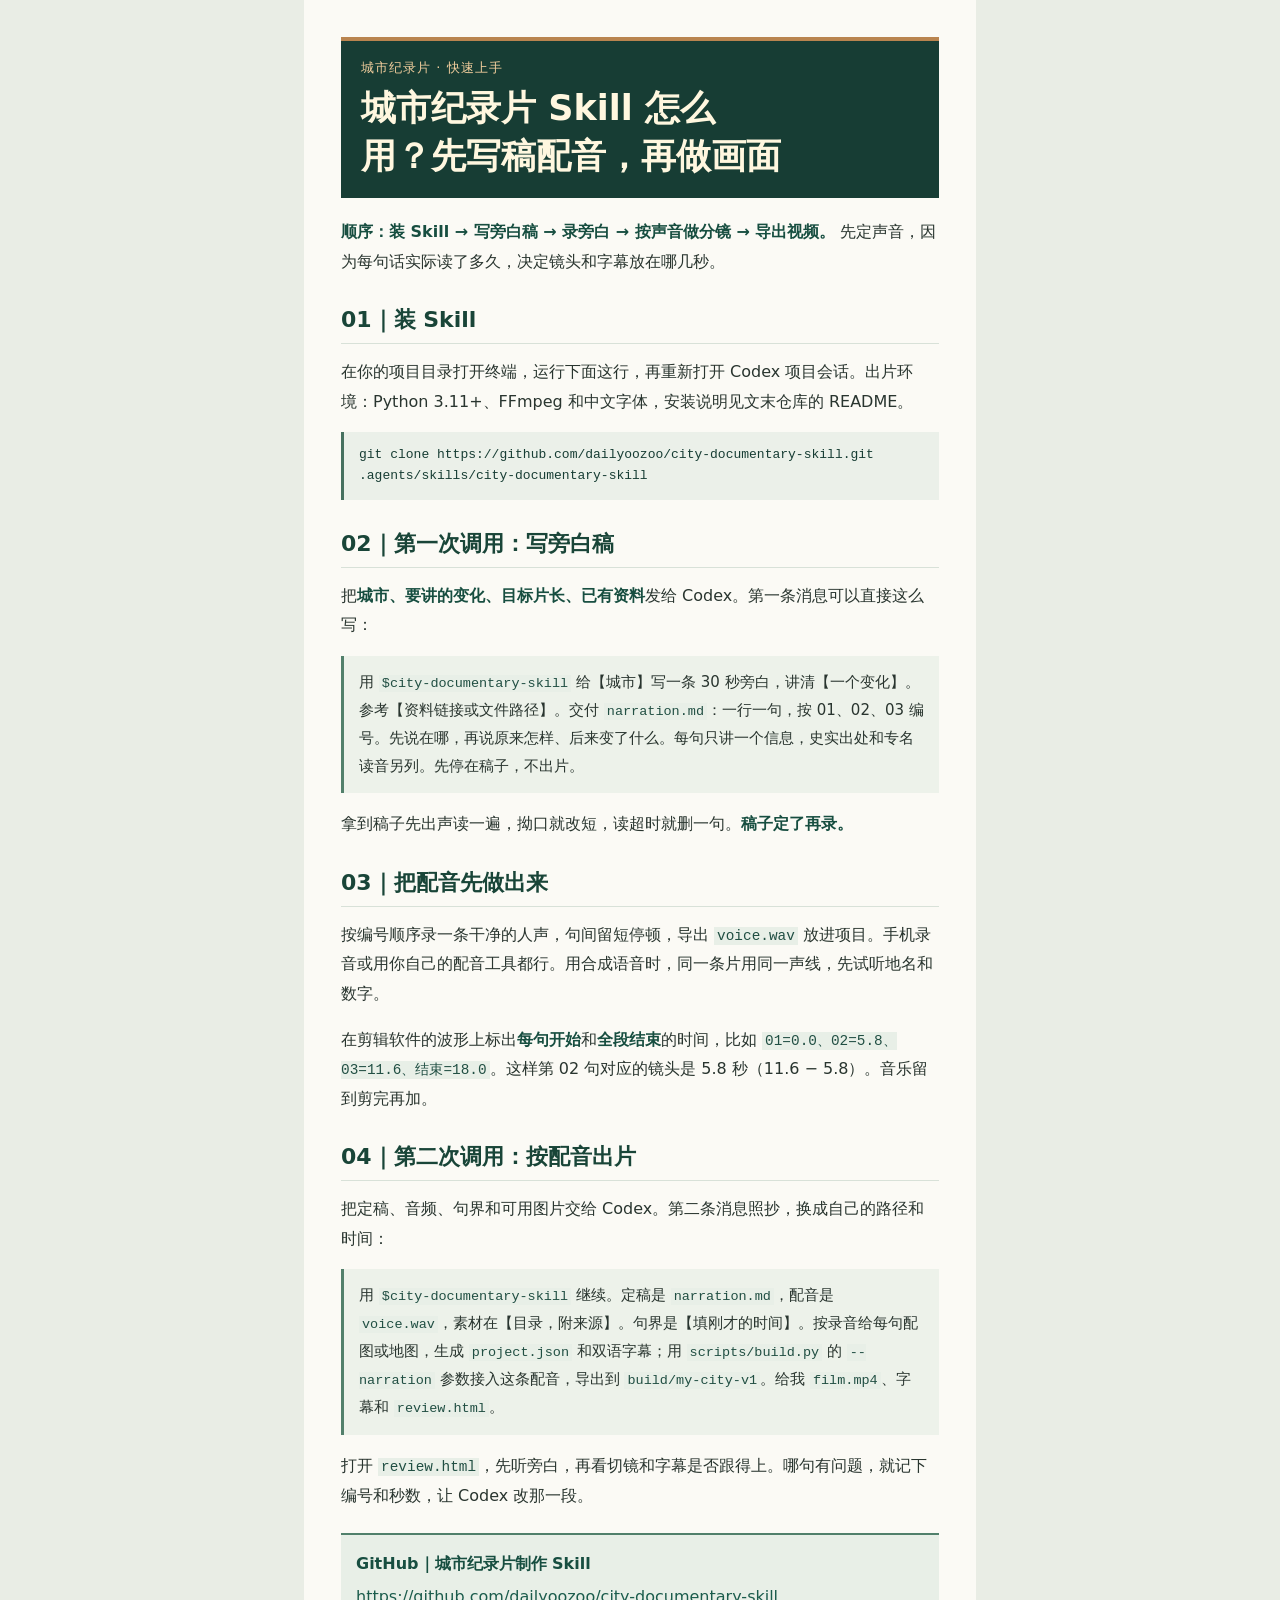
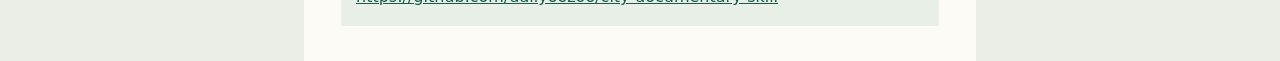
==== commit 42682198: "Make the documentary skill quickstart voice-first" ====
--- a/article/shanghai-city-documentary.html
+++ b/article/shanghai-city-documentary.html
@@ -3,86 +3,37 @@
 <head>
 <meta charset="utf-8">
 <meta name="viewport" content="width=device-width,initial-scale=1">
-<title>怎么做一部城市纪录片？先用四个镜头拍明白一座桥</title>
-<meta name="description" content="一份从选题、找资料到出片的实操教程。照着做，你可以先跑出一条 24 秒样片，再把它改成自己的城市故事。">
+<title>城市纪录片 Skill 怎么用？先写稿配音，再做画面</title>
+<meta name="description" content="两次调用：先写稿并录旁白，再按录音排镜头、对字幕和出片。">
 </head>
-<body style="margin:0;background:#eaece4;color:#29352f;font-family:system-ui,'PingFang SC','Microsoft YaHei',sans-serif;">
-<article style="box-sizing:border-box;max-width:724px;margin:0 auto;padding:clamp(17px,5vw,42px);background:#fbfaf5;">
-<header style="box-sizing:border-box;margin:0 0 29px;padding:clamp(18px,6vw,36px);color:#fff6df;background:#173d34;border-top:4px solid #bc8b53;border-radius:4px;">
-<p style="margin:0 0 13px;color:#f2cd9d;letter-spacing:.13em;font-size:13px;">城市纪录片 · 实操教程</p>
-<h1 style="margin:0 0 13px;font-size:clamp(24px,6.4vw,41px);line-height:1.31;text-wrap:balance;font-weight:750;">怎么做一部城市纪录片？先用四个镜头拍明白一座桥</h1>
-<p style="margin:0;color:#f0eadb;font-size:16px;line-height:1.75;">一份从选题、找资料到出片的实操教程。照着做，你可以先跑出一条 24 秒样片，再把它改成自己的城市故事。</p>
+<body style="margin:0;background:#e9ede5;font-family:system-ui,'PingFang SC','Microsoft YaHei',sans-serif;">
+<article style="box-sizing:border-box;max-width:672px;margin:0 auto;padding:clamp(16px,5vw,37px);background:#fbfaf5;">
+<header style="margin:0 0 19px;padding:18px 20px;background:#173d34;border-top:4px solid #b9844f;color:#fff7df;">
+<p style="margin:0 0 8px;color:#f2ce9d;font-size:13px;letter-spacing:.08em;">城市纪录片 · 快速上手</p>
+<h1 style="margin:0;font-size:clamp(23px,5.8vw,35px);line-height:1.36;text-wrap:balance;">城市纪录片 Skill 怎么用？先写稿配音，再做画面</h1>
 </header>
 
-
-<p style="margin:0 0 19px;font-size:17px;line-height:1.9;color:#29352f;">想拍家乡，可以先挑一个每天经过的地方：一座桥、一个老码头，或者一段改过道的河。给它提一个问题。比如：<strong style="color:#165045;font-weight:740;">桥建成前后，人们过河的路线有什么变化？</strong></p>
-<p style="margin:0 0 19px;font-size:17px;line-height:1.9;color:#29352f;">接下来只做四件事：让观众认出两岸，看到原来的过河路线，找到桥的位置，最后看清新路线。你就有了一条能独立播放的短片，也有了一套可以重复使用的方法。下面用公开仓库里的虚构河城练手；要拍真实城市，再把地点和证据换成自己的。</p>
-<h2 style="margin:42px 0 18px;padding:0 0 10px;border-bottom:1px solid #d7dfd2;color:#153d34;font-size:clamp(21px,4.5vw,27px);line-height:1.43;font-weight:750;">01｜先找能回答问题的资料</h2>
-<p style="margin:0 0 19px;font-size:17px;line-height:1.9;color:#29352f;">先画一张草图，标出两岸、旧渡口和桥。然后带着草图找资料：地方志或工程档案能帮你确认桥何时通车，一张旧地图可能标出渡口在哪，今天自己拍的照片则能交代现在的桥头是什么样。<strong style="color:#165045;font-weight:740;">要证明路线发生了变化，最好各找一份能说明变化前后的资料。</strong> 找不到渡运停办的记录，就不要写「通车当天渡口就消失了」；写「从此多了一条过河路线」，只需要证实桥开通和路线的位置。</p>
-<p style="margin:0 0 19px;font-size:17px;line-height:1.9;color:#29352f;">建议存两张表，仓库有现成的 <code style="font-family:Consolas,monospace;font-size:.88em;background:#edf0e6;color:#17483c;padding:1px 3px;border-radius:3px;overflow-wrap:anywhere;">assets/source-register.tsv</code> 模板可以改：</p>
-<ul style="margin:0 0 21px;padding-left:1.45em;color:#29352f;font-size:17px;line-height:1.8;">
-<li style="padding-left:3px;margin:0 0 6px;"><strong style="color:#165045;font-weight:740;">事实表</strong>：准备说什么、出处链接或页码、资料年代、它能证明到哪一步。</li>
-<li style="padding-left:3px;margin:0 0 6px;"><strong style="color:#165045;font-weight:740;">素材表</strong>：画面用哪一个文件、谁拍的、拍于何时、能否公开使用、需要怎么署名。</li>
-</ul>
-<p style="margin:0 0 19px;font-size:17px;line-height:1.9;color:#29352f;">例如，图书馆收藏的一张旧渡口照片可以帮你查证位置；能不能把照片放进片子，要另看使用条件。手头只有旧地图和自己的实拍，也够开工：从地图上取位置，用自己画的路线图交代以前的走法，标注「示意图」。</p>
-<h2 style="margin:42px 0 18px;padding:0 0 10px;border-bottom:1px solid #d7dfd2;color:#153d34;font-size:clamp(21px,4.5vw,27px);line-height:1.43;font-weight:750;">02｜写四句旁白，再把每句配成一个镜头</h2>
-<p style="margin:0 0 19px;font-size:17px;line-height:1.9;color:#29352f;">下表是围绕「怎么过河」写的一版可改分镜，共 24 秒。台词和地形都用于练习。下载后的原始示例用同样的四段结构，画面和旁白略有不同。</p>
-<section aria-label="24 秒分镜表" style="margin:0 0 24px;"><section style="margin:0 0 10px;padding:13px 16px;background:#ecf0e7;border-left:3px solid #598071;border-radius:3px;"><p style="margin:0 0 5px;color:#245346;font-size:13px;font-weight:750;letter-spacing:.04em;">0–6 秒</p><p style="margin:0 0 3px;color:#25362d;font-size:16px;font-weight:650;line-height:1.65;">先认一下路：这条河把镇子分成了两岸。</p><p style="margin:0;color:#45574a;font-size:14px;line-height:1.65;">俯视简图，标出河、两岸和北向。用自绘地图。</p></section><section style="margin:0 0 10px;padding:13px 16px;background:#ecf0e7;border-left:3px solid #598071;border-radius:3px;"><p style="margin:0 0 5px;color:#245346;font-size:13px;font-weight:750;letter-spacing:.04em;">6–12 秒</p><p style="margin:0 0 3px;color:#25362d;font-size:16px;font-weight:650;line-height:1.65;">以前要去对岸，得先沿河走到渡口。</p><p style="margin:0;color:#45574a;font-size:14px;line-height:1.65;">保持地图方向，点亮去渡口的路线。用经核对的旧地图作参考。</p></section><section style="margin:0 0 10px;padding:13px 16px;background:#ecf0e7;border-left:3px solid #598071;border-radius:3px;"><p style="margin:0 0 5px;color:#245346;font-size:13px;font-weight:750;letter-spacing:.04em;">12–18 秒</p><p style="margin:0 0 3px;color:#25362d;font-size:16px;font-weight:650;line-height:1.65;">桥建在这里，两岸多了一条过河的路。</p><p style="margin:0;color:#45574a;font-size:14px;line-height:1.65;">地图上先标桥位，再切桥头照片。用有使用权的实拍。</p></section><section style="margin:0 0 10px;padding:13px 16px;background:#ecf0e7;border-left:3px solid #598071;border-radius:3px;"><p style="margin:0 0 5px;color:#245346;font-size:13px;font-weight:750;letter-spacing:.04em;">18–24 秒</p><p style="margin:0 0 3px;color:#25362d;font-size:16px;font-weight:650;line-height:1.65;">把两条路线画在一起，变化就看得出来了。</p><p style="margin:0;color:#45574a;font-size:14px;line-height:1.65;">回到同一张底图，用两种线型标注「原渡运路线」「桥上路线」。</p></section></section>
-<p style="margin:0 0 19px;font-size:17px;line-height:1.9;color:#29352f;">写完就读一遍。若第二句说了渡口的位置、集市的起源，还讲了船怎么造，先删到只剩本段要用的信息。英文字幕也保留这一句的重点，读得完比逐字对应更有用。</p>
-<figure style="margin:26px 0 30px;"><img alt="开场先交代河道和两岸的位置。图为仓库中的虚构河城示例。" height="540" src="still-river.jpg" style="display:block;max-width:100%;width:100%;height:auto;border-radius:4px;" width="960"/><figcaption style="margin-top:8px;color:#546157;font-size:13px;line-height:1.65;">开场先交代河道和两岸的位置。图为仓库中的虚构河城示例。</figcaption></figure>
-<h2 style="margin:42px 0 18px;padding:0 0 10px;border-bottom:1px solid #d7dfd2;color:#153d34;font-size:clamp(21px,4.5vw,27px);line-height:1.43;font-weight:750;">03｜先用地图和照片把画面剪通</h2>
-<p style="margin:0 0 19px;font-size:17px;line-height:1.9;color:#29352f;">剪这四个镜头时，最容易断的是「地图切到实景」。试着在地图上先圈出桥头，再切到能看见同一侧河岸的照片；下一镜回地图时，继续保留这个桥位。可以暂时关掉声音，看看自己能否只凭画面指出「人从哪边走、在哪里过河」。如果看不出来，先调地图方向、取景和标记。</p>
-<p style="margin:0 0 19px;font-size:17px;line-height:1.9;color:#29352f;">画面可以分三档做：<strong style="color:#165045;font-weight:740;">一张地图加一根路线</strong>，够说明位置；<strong style="color:#165045;font-weight:740;">加旧照片或今天的实拍</strong>，够对照变化；<strong style="color:#165045;font-weight:740;">加三维场景</strong>，适合讲平面不容易说明的空间关系，比如建筑怎样挡住河岸、坡道怎样接到桥面。仓库的 <code style="font-family:Consolas,monospace;font-size:.88em;background:#edf0e6;color:#17483c;padding:1px 3px;border-radius:3px;overflow-wrap:anywhere;">river</code>、<code style="font-family:Consolas,monospace;font-size:.88em;background:#edf0e6;color:#17483c;padding:1px 3px;border-radius:3px;overflow-wrap:anywhere;">wharf</code>、<code style="font-family:Consolas,monospace;font-size:.88em;background:#edf0e6;color:#17483c;padding:1px 3px;border-radius:3px;overflow-wrap:anywhere;">bridge</code>、<code style="font-family:Consolas,monospace;font-size:.88em;background:#edf0e6;color:#17483c;padding:1px 3px;border-radius:3px;overflow-wrap:anywhere;">city</code> 是固定的程序化示意；真要展示自己的地形，先换成自绘地图和自己的照片。等镜头顺了，再把最能受益的一段升级成三维，做法见第 06 步。</p>
-<p style="margin:0 0 19px;font-size:17px;line-height:1.9;color:#29352f;">上海项目里，「1292 年设县」用的是带年份的节点图。手里若只有后世城墙的材料，可以先用节点说明设县，等讲到城墙所属年代，再给它自己的镜头。你遇到缺图的年代，也可以这样处理。</p>
-<figure style="margin:26px 0 30px;"><img alt="仓库示例用俯视角交代码头与街道的连接。图中地形和建筑均为虚构。" height="540" src="still-wharf.jpg" style="display:block;max-width:100%;width:100%;height:auto;border-radius:4px;" width="960"/><figcaption style="margin-top:8px;color:#546157;font-size:13px;line-height:1.65;">仓库示例用俯视角交代码头与街道的连接。图中地形和建筑均为虚构。</figcaption></figure>
-<h2 style="margin:42px 0 18px;padding:0 0 10px;border-bottom:1px solid #d7dfd2;color:#153d34;font-size:clamp(21px,4.5vw,27px);line-height:1.43;font-weight:750;">04｜用真实录音给镜头和字幕定时</h2>
-<p style="margin:0 0 19px;font-size:17px;line-height:1.9;color:#29352f;">拿手机或电脑先录一遍，导出一条干净的 <code style="font-family:Consolas,monospace;font-size:.88em;background:#edf0e6;color:#17483c;padding:1px 3px;border-radius:3px;overflow-wrap:anywhere;">voice.wav</code>。打开能看到波形的剪辑软件，从录音开头标出四段开始的时间，再标出最后一段结束后要留的停顿。相邻时间相减，就是要填入分镜的 <code style="font-family:Consolas,monospace;font-size:.88em;background:#edf0e6;color:#17483c;padding:1px 3px;border-radius:3px;overflow-wrap:anywhere;">seconds</code>。比如第二段从 5.8 秒开始、第三段从 11.6 秒开始，第二个镜头就填 <code style="font-family:Consolas,monospace;font-size:.88em;background:#edf0e6;color:#17483c;padding:1px 3px;border-radius:3px;overflow-wrap:anywhere;">5.8</code> 秒。没录音时先拿 6 秒一镜看节奏，录好以后再换成实测时间。</p>
-<p style="margin:0 0 19px;font-size:17px;line-height:1.9;color:#29352f;">同一个镜头的 <code style="font-family:Consolas,monospace;font-size:.88em;background:#edf0e6;color:#17483c;padding:1px 3px;border-radius:3px;overflow-wrap:anywhere;">zh</code> 放中文旁白，<code style="font-family:Consolas,monospace;font-size:.88em;background:#edf0e6;color:#17483c;padding:1px 3px;border-radius:3px;overflow-wrap:anywhere;">en</code> 放该句英文字幕。录音、音乐和字幕分开存，以后修一个地名，可以重录这一句，再从前后停顿接进去。先试听干声，确认日期、地名和数字，再加音乐。这里的构建脚本按你填的时间出片，<strong style="color:#165045;font-weight:740;">句界需要你自己标</strong>。</p>
-<h2 style="margin:42px 0 18px;padding:0 0 10px;border-bottom:1px solid #d7dfd2;color:#153d34;font-size:clamp(21px,4.5vw,27px);line-height:1.43;font-weight:750;">05｜跑出样片，再亲手换一张图</h2>
-<p style="margin:0 0 19px;font-size:17px;line-height:1.9;color:#29352f;">先装 Python 3.11 或更新版本、FFmpeg（要能运行 <code style="font-family:Consolas,monospace;font-size:.88em;background:#edf0e6;color:#17483c;padding:1px 3px;border-radius:3px;overflow-wrap:anywhere;">ffmpeg</code>、<code style="font-family:Consolas,monospace;font-size:.88em;background:#edf0e6;color:#17483c;padding:1px 3px;border-radius:3px;overflow-wrap:anywhere;">ffprobe</code>，并含 <code style="font-family:Consolas,monospace;font-size:.88em;background:#edf0e6;color:#17483c;padding:1px 3px;border-radius:3px;overflow-wrap:anywhere;">libx264</code>）和简体中文字体。下载文末仓库，解压；在能看到 <code style="font-family:Consolas,monospace;font-size:.88em;background:#edf0e6;color:#17483c;padding:1px 3px;border-radius:3px;overflow-wrap:anywhere;">requirements.txt</code> 的目录里打开终端，依次执行：</p>
-<pre style="box-sizing:border-box;max-width:100%;margin:0 0 22px;padding:16px;background:#e9efe8;border-left:3px solid #4d7667;color:#163d34;border-radius:3px;white-space:pre-wrap;overflow-wrap:anywhere;font-size:14px;line-height:1.65;tab-size:2;"><code style="font-family:Consolas,monospace;white-space:inherit;overflow-wrap:inherit;">python -m pip install -r requirements.txt
-python -X utf8 scripts/build.py --out build/river-town
-python -X utf8 scripts/serve.py build/river-town --port 8765
+<p style="margin:0 0 16px;color:#29352f;font-size:16px;line-height:1.85;overflow-wrap:anywhere;"><strong style="color:#174e40;font-weight:740;">顺序：装 Skill → 写旁白稿 → 录旁白 → 按声音做分镜 → 导出视频。</strong> 先定声音，因为每句话实际读了多久，决定镜头和字幕放在哪几秒。</p>
+<h2 style="margin:29px 0 13px;padding-bottom:7px;border-bottom:1px solid #d8e1d8;color:#194538;font-size:22px;font-weight:750;line-height:1.4;">01｜装 Skill</h2>
+<p style="margin:0 0 16px;color:#29352f;font-size:16px;line-height:1.85;overflow-wrap:anywhere;">在你的项目目录打开终端，运行下面这行，再重新打开 Codex 项目会话。出片环境：Python 3.11+、FFmpeg 和中文字体，安装说明见文末仓库的 README。</p>
+<pre style="box-sizing:border-box;max-width:100%;margin:0 0 16px;padding:13px 15px;background:#ebf0e9;border-left:3px solid #46715f;color:#173d34;white-space:pre-wrap;overflow-wrap:anywhere;font-size:13px;line-height:1.6;"><code style="font-family:Consolas,monospace;white-space:inherit;overflow-wrap:inherit;">git clone https://github.com/dailyoozoo/city-documentary-skill.git .agents/skills/city-documentary-skill
 </code></pre>
-<p style="margin:0 0 19px;font-size:17px;line-height:1.9;color:#29352f;">在浏览器打开 <a href="http://127.0.0.1:8765/review.html" style="color:#166050;text-decoration:underline;overflow-wrap:anywhere;">http://127.0.0.1:8765/review.html</a>。你会看到 24 秒、四个跳转点的样片。打开 <code style="font-family:Consolas,monospace;font-size:.88em;background:#edf0e6;color:#17483c;padding:1px 3px;border-radius:3px;overflow-wrap:anywhere;">build/river-town</code> 也能直接找到 <code style="font-family:Consolas,monospace;font-size:.88em;background:#edf0e6;color:#17483c;padding:1px 3px;border-radius:3px;overflow-wrap:anywhere;">film.mp4</code>、双语 SRT/VTT 字幕和 <code style="font-family:Consolas,monospace;font-size:.88em;background:#edf0e6;color:#17483c;padding:1px 3px;border-radius:3px;overflow-wrap:anywhere;">verification.json</code> 技术检查报告。示例默认静音，不需要配音 API。看完按 <code style="font-family:Consolas,monospace;font-size:.88em;background:#edf0e6;color:#17483c;padding:1px 3px;border-radius:3px;overflow-wrap:anywhere;">Ctrl+C</code> 停止预览服务。</p>
-<p style="margin:0 0 19px;font-size:17px;line-height:1.9;color:#29352f;"><strong style="color:#165045;font-weight:740;">第一轮练习，只替换第三镜的画面和台词。</strong> 在仓库里建一个 <code style="font-family:Consolas,monospace;font-size:.88em;background:#edf0e6;color:#17483c;padding:1px 3px;border-radius:3px;overflow-wrap:anywhere;">my-city</code> 文件夹，把 <code style="font-family:Consolas,monospace;font-size:.88em;background:#edf0e6;color:#17483c;padding:1px 3px;border-radius:3px;overflow-wrap:anywhere;">assets/river-town/project.json</code> 复制进去，再放一张你有权使用的桥头照片，命名为 <code style="font-family:Consolas,monospace;font-size:.88em;background:#edf0e6;color:#17483c;padding:1px 3px;border-radius:3px;overflow-wrap:anywhere;">bridge.jpg</code>。用下面的内容替换 <code style="font-family:Consolas,monospace;font-size:.88em;background:#edf0e6;color:#17483c;padding:1px 3px;border-radius:3px;overflow-wrap:anywhere;">shots</code> 里的第三项，保留各项之间的逗号。若想先验证流程，可复制 <code style="font-family:Consolas,monospace;font-size:.88em;background:#edf0e6;color:#17483c;padding:1px 3px;border-radius:3px;overflow-wrap:anywhere;">article/still-bridge.jpg</code> 并改名为 <code style="font-family:Consolas,monospace;font-size:.88em;background:#edf0e6;color:#17483c;padding:1px 3px;border-radius:3px;overflow-wrap:anywhere;">bridge.jpg</code>；这时把 <code style="font-family:Consolas,monospace;font-size:.88em;background:#edf0e6;color:#17483c;padding:1px 3px;border-radius:3px;overflow-wrap:anywhere;">source</code> 改为「仓库原创虚构河城示例」，把 <code style="font-family:Consolas,monospace;font-size:.88em;background:#edf0e6;color:#17483c;padding:1px 3px;border-radius:3px;overflow-wrap:anywhere;">visual_role</code> 改为「示意图」。</p>
-<pre style="box-sizing:border-box;max-width:100%;margin:0 0 22px;padding:16px;background:#e9efe8;border-left:3px solid #4d7667;color:#163d34;border-radius:3px;white-space:pre-wrap;overflow-wrap:anywhere;font-size:14px;line-height:1.65;tab-size:2;"><code style="font-family:Consolas,monospace;white-space:inherit;overflow-wrap:inherit;">{
-  "id": "bridge",
-  "chapter": "过河",
-  "kind": "image",
-  "seconds": 6,
-  "title": "今天的桥头",
-  "zh": "桥建在这里，两岸多了一条过河的路。",
-  "en": "The bridge adds a new way across the river.",
-  "image": "bridge.jpg",
-  "source": "把这里换成照片作者、拍摄时间和出处",
-  "visual_role": "现代参照"
-}
-</code></pre>
-<pre style="box-sizing:border-box;max-width:100%;margin:0 0 22px;padding:16px;background:#e9efe8;border-left:3px solid #4d7667;color:#163d34;border-radius:3px;white-space:pre-wrap;overflow-wrap:anywhere;font-size:14px;line-height:1.65;tab-size:2;"><code style="font-family:Consolas,monospace;white-space:inherit;overflow-wrap:inherit;">python -X utf8 scripts/build.py --project my-city/project.json --out build/my-city-v1
-</code></pre>
-<p style="margin:0 0 19px;font-size:17px;line-height:1.9;color:#29352f;">打开 <code style="font-family:Consolas,monospace;font-size:.88em;background:#edf0e6;color:#17483c;padding:1px 3px;border-radius:3px;overflow-wrap:anywhere;">build/my-city-v1/film.mp4</code>，跳到第 12 秒，看桥头照片和新字幕是不是一起出现了。接着把四个镜头都换成你自己的画面和台词。入门脚本的 <code style="font-family:Consolas,monospace;font-size:.88em;background:#edf0e6;color:#17483c;padding:1px 3px;border-radius:3px;overflow-wrap:anywhere;">image</code> 每镜接收一张静态图；如果一个镜头里想先看地图、再切照片，可以拆成两个条目，各填时长，并让 <code style="font-family:Consolas,monospace;font-size:.88em;background:#edf0e6;color:#17483c;padding:1px 3px;border-radius:3px;overflow-wrap:anywhere;">id</code> 保持唯一。有旁白之后，把 <code style="font-family:Consolas,monospace;font-size:.88em;background:#edf0e6;color:#17483c;padding:1px 3px;border-radius:3px;overflow-wrap:anywhere;">voice.wav</code> 放到 <code style="font-family:Consolas,monospace;font-size:.88em;background:#edf0e6;color:#17483c;padding:1px 3px;border-radius:3px;overflow-wrap:anywhere;">my-city</code>，根据录音修改四个 <code style="font-family:Consolas,monospace;font-size:.88em;background:#edf0e6;color:#17483c;padding:1px 3px;border-radius:3px;overflow-wrap:anywhere;">seconds</code>，再跑一版：</p>
-<pre style="box-sizing:border-box;max-width:100%;margin:0 0 22px;padding:16px;background:#e9efe8;border-left:3px solid #4d7667;color:#163d34;border-radius:3px;white-space:pre-wrap;overflow-wrap:anywhere;font-size:14px;line-height:1.65;tab-size:2;"><code style="font-family:Consolas,monospace;white-space:inherit;overflow-wrap:inherit;">python -X utf8 scripts/build.py --project my-city/project.json --narration my-city/voice.wav --out build/my-city-v2
-</code></pre>
-<p style="margin:0 0 19px;font-size:17px;line-height:1.9;color:#29352f;">每次给 <code style="font-family:Consolas,monospace;font-size:.88em;background:#edf0e6;color:#17483c;padding:1px 3px;border-radius:3px;overflow-wrap:anywhere;">--out</code> 一个尚不存在的目录，方便留着上一版对照。录音比时间轴长，脚本会停下来提示调整。若系统找不到合适的中文字体，在构建命令末尾加 <code style="font-family:Consolas,monospace;font-size:.88em;background:#edf0e6;color:#17483c;padding:1px 3px;border-radius:3px;overflow-wrap:anywhere;">--font "字体文件路径"</code>。预览自己的版本时，把 <code style="font-family:Consolas,monospace;font-size:.88em;background:#edf0e6;color:#17483c;padding:1px 3px;border-radius:3px;overflow-wrap:anywhere;">serve.py</code> 命令里的目录换成对应输出目录。</p>
-<figure style="margin:26px 0 30px;"><img alt="示例的第三镜。第一次练习可以把它换成一张自己的桥头照片。" height="540" src="still-bridge.jpg" style="display:block;max-width:100%;width:100%;height:auto;border-radius:4px;" width="960"/><figcaption style="margin-top:8px;color:#546157;font-size:13px;line-height:1.65;">示例的第三镜。第一次练习可以把它换成一张自己的桥头照片。</figcaption></figure>
-<h2 style="margin:42px 0 18px;padding:0 0 10px;border-bottom:1px solid #d7dfd2;color:#153d34;font-size:clamp(21px,4.5vw,27px);line-height:1.43;font-weight:750;">06｜想做出电影感，先加一个有用的三维镜头</h2>
-<p style="margin:0 0 19px;font-size:17px;line-height:1.9;color:#29352f;">挑一个平面图解释不清的问题。比如「人从街巷出来，怎么绕上高过河岸的桥面？」先在 Three.js 里铺河和两岸，按核对过的方位摆道路、桥台和桥面；街区先用简单方块。先用一个固定俯视角检查路线通不通，再设两个相机位置：沿用上一镜的俯视方向开场，慢慢降低到能看出引桥坡度的角度。桥头在两镜里都尽量留在画面同一侧，观众才跟得上。</p>
-<p style="margin:0 0 19px;font-size:17px;line-height:1.9;color:#29352f;">导出之前，给镜头记好「起止时间、相机起点、相机终点、镜头看哪里」。例如这个 6 秒镜头按 24 帧每秒，应取 144 帧：用帧号除以 24 得到场景时刻，浏览器逐帧取图，再用 FFmpeg 合成。先出一段低分辨率预览，确认相机没有穿模、字幕没盖住桥头，再出成片。入门脚本走的是轻量图解流程；这个浏览器渲染的做法可以对照仓库里的 <a href="https://github.com/dailyoozoo/city-documentary-skill/blob/main/references/shanghai.md" style="color:#166050;text-decoration:underline;overflow-wrap:anywhere;">上海案例索引</a>，从「老城程序场景」「时间轴」「原浏览器渲染器」三个入口看实现。没有测绘或对应年代的证据时，画面上标注「空间示意」。</p>
-<h2 style="margin:42px 0 18px;padding:0 0 10px;border-bottom:1px solid #d7dfd2;color:#153d34;font-size:clamp(21px,4.5vw,27px);line-height:1.43;font-weight:750;">07｜先验 24 秒，再按同样方法扩成长片</h2>
-<p style="margin:0 0 19px;font-size:17px;line-height:1.9;color:#29352f;">拿手机正常速度从头播一遍。看字幕是否来得及读，听「桥名」「年份」「地名」有没有读错。再请一个没听过故事的人看完，用一句话说出路线变在哪儿。他如果分不清两岸，回第一个镜头补方位；如果看不出变化，回最后一个镜头把两条路线一起亮出来。<code style="font-family:Consolas,monospace;font-size:.88em;background:#edf0e6;color:#17483c;padding:1px 3px;border-radius:3px;overflow-wrap:anywhere;">verification.json</code> 可以检查解码和规格，故事是否看得懂、旁白是否听得清，要靠播放来验。</p>
-<p style="margin:0 0 19px;font-size:17px;line-height:1.9;color:#29352f;">四个镜头讲通后，再加第二小节，比如「桥通车后，街道怎么接到桥头？」按同一套步骤补证据、分镜和录音。先给每小节的镜头留一个稳定的编号，合片时再检查章节衔接和字幕，最后交付成片、观看页、字幕及来源表。</p>
-<figure style="margin:26px 0 30px;"><img alt="虚构河城样片末镜。做自己的版本时，可以回到开头的底图，用两条路线收束。" height="540" src="still-city.jpg" style="display:block;max-width:100%;width:100%;height:auto;border-radius:4px;" width="960"/><figcaption style="margin-top:8px;color:#546157;font-size:13px;line-height:1.65;">虚构河城样片末镜。做自己的版本时，可以回到开头的底图，用两条路线收束。</figcaption></figure>
-<h2 style="margin:42px 0 18px;padding:0 0 10px;border-bottom:1px solid #d7dfd2;color:#153d34;font-size:clamp(21px,4.5vw,27px);line-height:1.43;font-weight:750;">把这套做法装进 Codex</h2>
-<p style="margin:0 0 19px;font-size:17px;line-height:1.9;color:#29352f;">如果想让 Codex 协助，在自己的项目目录运行下面的命令，再重新打开项目会话：</p>
-<pre style="box-sizing:border-box;max-width:100%;margin:0 0 22px;padding:16px;background:#e9efe8;border-left:3px solid #4d7667;color:#163d34;border-radius:3px;white-space:pre-wrap;overflow-wrap:anywhere;font-size:14px;line-height:1.65;tab-size:2;"><code style="font-family:Consolas,monospace;white-space:inherit;overflow-wrap:inherit;">git clone https://github.com/dailyoozoo/city-documentary-skill.git .agents/skills/city-documentary-skill
-</code></pre>
-<p style="margin:0 0 19px;font-size:17px;line-height:1.9;color:#29352f;">可以从这个提示词开始：</p>
-<blockquote style="margin:0 0 22px;padding:15px 17px;background:#f1eee1;border-left:3px solid #a67137;border-radius:3px;">
-<p style="margin:0;font-size:16px;line-height:1.85;color:#354039;">用 <code style="font-family:Consolas,monospace;font-size:.88em;background:#edf0e6;color:#17483c;padding:1px 3px;border-radius:3px;overflow-wrap:anywhere;">$city-documentary-skill</code> 帮我做一段 24 秒城市纪录片，问题是「这座桥怎样改变过河路线」。我会提供地方志链接、旧地图和实拍照片。先列“事实、出处、能证明什么”和“画面、年代、许可”两张表，再给我四个镜头的中文旁白、英文字幕和预计秒数。缺证据的地方标待核，先用自绘示意图完成静音样片。等我提供录音和四段句界，再更新 <code style="font-family:Consolas,monospace;font-size:.88em;background:#edf0e6;color:#17483c;padding:1px 3px;border-radius:3px;overflow-wrap:anywhere;">seconds</code> 并导出成片、字幕和观看页。</p>
+<h2 style="margin:29px 0 13px;padding-bottom:7px;border-bottom:1px solid #d8e1d8;color:#194538;font-size:22px;font-weight:750;line-height:1.4;">02｜第一次调用：写旁白稿</h2>
+<p style="margin:0 0 16px;color:#29352f;font-size:16px;line-height:1.85;overflow-wrap:anywhere;">把<strong style="color:#174e40;font-weight:740;">城市、要讲的变化、目标片长、已有资料</strong>发给 Codex。第一条消息可以直接这么写：</p>
+<blockquote style="margin:0 0 16px;padding:13px 15px;background:#edf2ea;border-left:3px solid #52806b;">
+<p style="margin:0;color:#29352f;font-size:15px;line-height:1.85;overflow-wrap:anywhere;">用 <code style="font-size:.9em;font-family:Consolas,monospace;color:#214f43;background:#e8efe7;padding:1px 3px;overflow-wrap:anywhere;">$city-documentary-skill</code> 给【城市】写一条 30 秒旁白，讲清【一个变化】。参考【资料链接或文件路径】。交付 <code style="font-size:.9em;font-family:Consolas,monospace;color:#214f43;background:#e8efe7;padding:1px 3px;overflow-wrap:anywhere;">narration.md</code>：一行一句，按 01、02、03 编号。先说在哪，再说原来怎样、后来变了什么。每句只讲一个信息，史实出处和专名读音另列。先停在稿子，不出片。</p>
 </blockquote>
-<p style="margin:0 0 19px;font-size:17px;line-height:1.9;color:#29352f;">仓库里有可以直接跑的示例、可复制的分镜与来源表，还有上海项目的关键制作源码可供进阶参考。第一次用，建议先跑通原样片，再完成上面的换图练习。</p>
-<section style="margin:26px 0 0;padding:18px 19px;background:#e9efe8;border-top:2px solid #436f5e;border-radius:3px;"><p style="margin:0 0 7px;font-size:16px;line-height:1.65;overflow-wrap:anywhere;"><strong style="color:#165045;font-weight:740;">GitHub｜城市纪录片制作 Skill</strong></p><p style="margin:0;font-size:16px;line-height:1.65;overflow-wrap:anywhere;"><a href="https://github.com/dailyoozoo/city-documentary-skill" style="color:#166050;text-decoration:underline;overflow-wrap:anywhere;">https://github.com/dailyoozoo/city-documentary-skill</a></p></section>
+<p style="margin:0 0 16px;color:#29352f;font-size:16px;line-height:1.85;overflow-wrap:anywhere;">拿到稿子先出声读一遍，拗口就改短，读超时就删一句。<strong style="color:#174e40;font-weight:740;">稿子定了再录。</strong></p>
+<h2 style="margin:29px 0 13px;padding-bottom:7px;border-bottom:1px solid #d8e1d8;color:#194538;font-size:22px;font-weight:750;line-height:1.4;">03｜把配音先做出来</h2>
+<p style="margin:0 0 16px;color:#29352f;font-size:16px;line-height:1.85;overflow-wrap:anywhere;">按编号顺序录一条干净的人声，句间留短停顿，导出 <code style="font-size:.9em;font-family:Consolas,monospace;color:#214f43;background:#e8efe7;padding:1px 3px;overflow-wrap:anywhere;">voice.wav</code> 放进项目。手机录音或用你自己的配音工具都行。用合成语音时，同一条片用同一声线，先试听地名和数字。</p>
+<p style="margin:0 0 16px;color:#29352f;font-size:16px;line-height:1.85;overflow-wrap:anywhere;">在剪辑软件的波形上标出<strong style="color:#174e40;font-weight:740;">每句开始</strong>和<strong style="color:#174e40;font-weight:740;">全段结束</strong>的时间，比如 <code style="font-size:.9em;font-family:Consolas,monospace;color:#214f43;background:#e8efe7;padding:1px 3px;overflow-wrap:anywhere;">01=0.0、02=5.8、03=11.6、结束=18.0</code>。这样第 02 句对应的镜头是 5.8 秒（11.6 − 5.8）。音乐留到剪完再加。</p>
+<h2 style="margin:29px 0 13px;padding-bottom:7px;border-bottom:1px solid #d8e1d8;color:#194538;font-size:22px;font-weight:750;line-height:1.4;">04｜第二次调用：按配音出片</h2>
+<p style="margin:0 0 16px;color:#29352f;font-size:16px;line-height:1.85;overflow-wrap:anywhere;">把定稿、音频、句界和可用图片交给 Codex。第二条消息照抄，换成自己的路径和时间：</p>
+<blockquote style="margin:0 0 16px;padding:13px 15px;background:#edf2ea;border-left:3px solid #52806b;">
+<p style="margin:0;color:#29352f;font-size:15px;line-height:1.85;overflow-wrap:anywhere;">用 <code style="font-size:.9em;font-family:Consolas,monospace;color:#214f43;background:#e8efe7;padding:1px 3px;overflow-wrap:anywhere;">$city-documentary-skill</code> 继续。定稿是 <code style="font-size:.9em;font-family:Consolas,monospace;color:#214f43;background:#e8efe7;padding:1px 3px;overflow-wrap:anywhere;">narration.md</code>，配音是 <code style="font-size:.9em;font-family:Consolas,monospace;color:#214f43;background:#e8efe7;padding:1px 3px;overflow-wrap:anywhere;">voice.wav</code>，素材在【目录，附来源】。句界是【填刚才的时间】。按录音给每句配图或地图，生成 <code style="font-size:.9em;font-family:Consolas,monospace;color:#214f43;background:#e8efe7;padding:1px 3px;overflow-wrap:anywhere;">project.json</code> 和双语字幕；用 <code style="font-size:.9em;font-family:Consolas,monospace;color:#214f43;background:#e8efe7;padding:1px 3px;overflow-wrap:anywhere;">scripts/build.py</code> 的 <code style="font-size:.9em;font-family:Consolas,monospace;color:#214f43;background:#e8efe7;padding:1px 3px;overflow-wrap:anywhere;">--narration</code> 参数接入这条配音，导出到 <code style="font-size:.9em;font-family:Consolas,monospace;color:#214f43;background:#e8efe7;padding:1px 3px;overflow-wrap:anywhere;">build/my-city-v1</code>。给我 <code style="font-size:.9em;font-family:Consolas,monospace;color:#214f43;background:#e8efe7;padding:1px 3px;overflow-wrap:anywhere;">film.mp4</code>、字幕和 <code style="font-size:.9em;font-family:Consolas,monospace;color:#214f43;background:#e8efe7;padding:1px 3px;overflow-wrap:anywhere;">review.html</code>。</p>
+</blockquote>
+<p style="margin:0 0 16px;color:#29352f;font-size:16px;line-height:1.85;overflow-wrap:anywhere;">打开 <code style="font-size:.9em;font-family:Consolas,monospace;color:#214f43;background:#e8efe7;padding:1px 3px;overflow-wrap:anywhere;">review.html</code>，先听旁白，再看切镜和字幕是否跟得上。哪句有问题，就记下编号和秒数，让 Codex 改那一段。</p>
+<section style="margin:22px 0 0;padding:14px 15px;background:#e8efe7;border-top:2px solid #50806b;"><p style="margin:0 0 4px;color:#29352f;font-size:16px;line-height:1.85;overflow-wrap:anywhere;"><strong style="color:#174e40;font-weight:740;">GitHub｜城市纪录片制作 Skill</strong></p><p style="margin:0;color:#29352f;font-size:16px;line-height:1.85;overflow-wrap:anywhere;"><a href="https://github.com/dailyoozoo/city-documentary-skill" style="color:#1b5c4c;text-decoration:underline;overflow-wrap:anywhere;">https://github.com/dailyoozoo/city-documentary-skill</a></p></section>
 
 </article>
 </body>
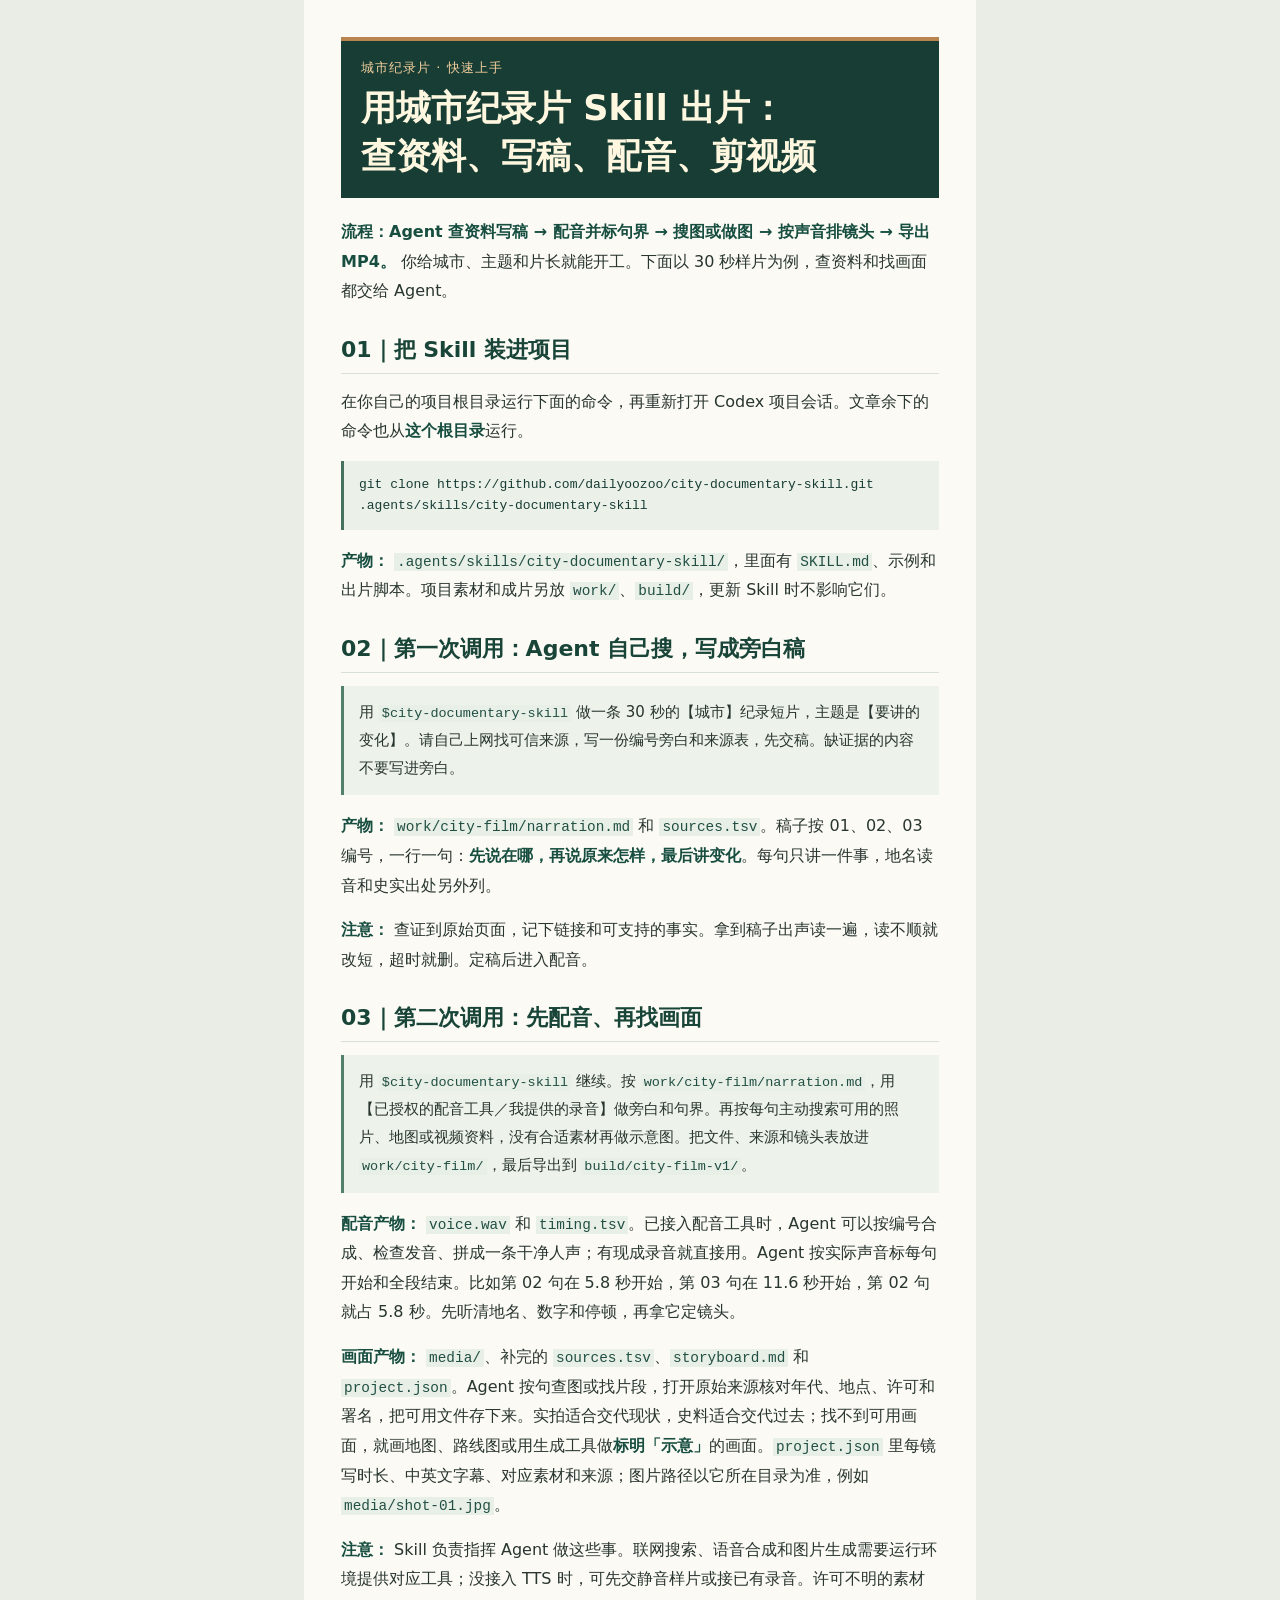
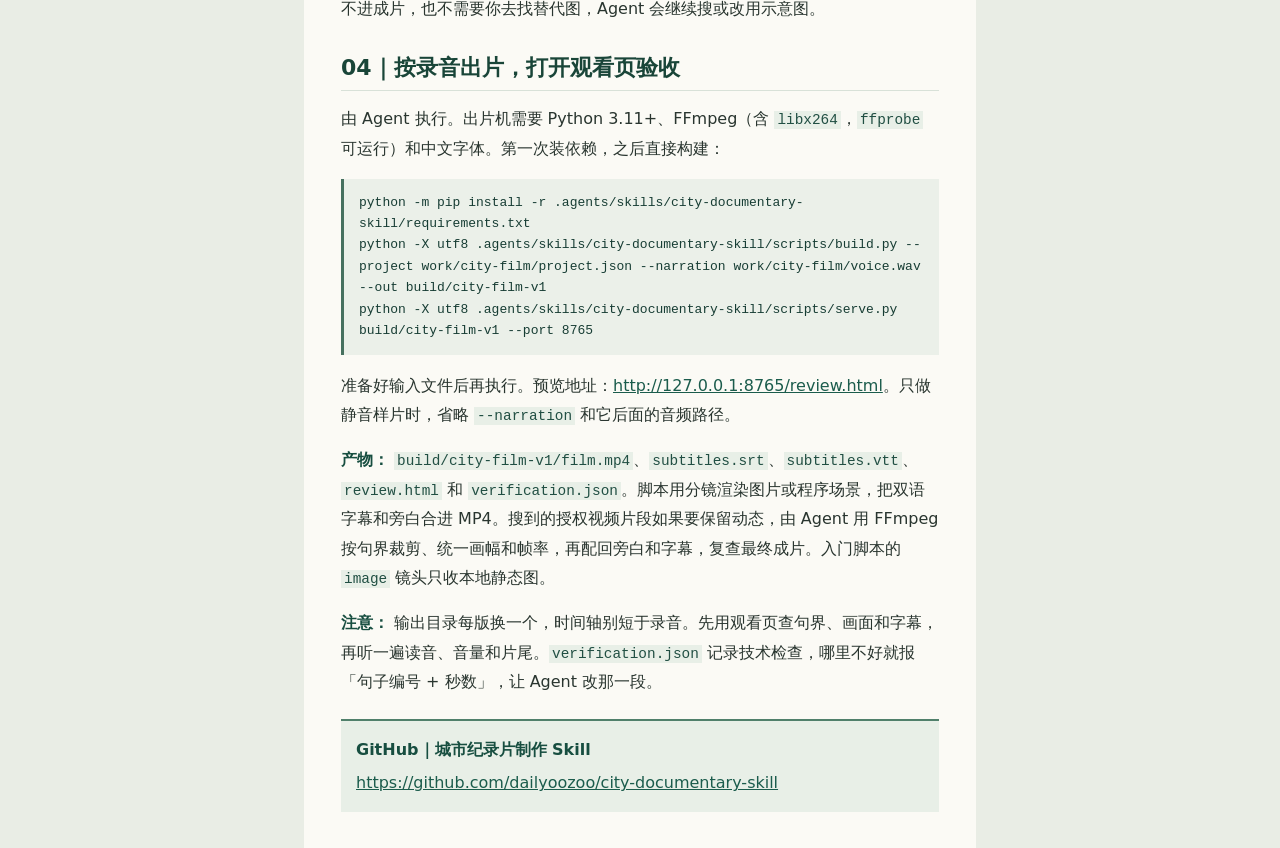
==== commit 5784f1f1: "Document agent-led research and the complete production workflow" ====
--- a/article/shanghai-city-documentary.html
+++ b/article/shanghai-city-documentary.html
@@ -3,36 +3,44 @@
 <head>
 <meta charset="utf-8">
 <meta name="viewport" content="width=device-width,initial-scale=1">
-<title>城市纪录片 Skill 怎么用？先写稿配音，再做画面</title>
-<meta name="description" content="两次调用：先写稿并录旁白，再按录音排镜头、对字幕和出片。">
+<title>用城市纪录片 Skill 出片：查资料、写稿、配音、剪视频</title>
+<meta name="description" content="给城市、主题和片长，由 Agent 查资料、写旁白、先配音、找画面并导出纪录短片。">
 </head>
 <body style="margin:0;background:#e9ede5;font-family:system-ui,'PingFang SC','Microsoft YaHei',sans-serif;">
 <article style="box-sizing:border-box;max-width:672px;margin:0 auto;padding:clamp(16px,5vw,37px);background:#fbfaf5;">
 <header style="margin:0 0 19px;padding:18px 20px;background:#173d34;border-top:4px solid #b9844f;color:#fff7df;">
 <p style="margin:0 0 8px;color:#f2ce9d;font-size:13px;letter-spacing:.08em;">城市纪录片 · 快速上手</p>
-<h1 style="margin:0;font-size:clamp(23px,5.8vw,35px);line-height:1.36;text-wrap:balance;">城市纪录片 Skill 怎么用？先写稿配音，再做画面</h1>
+<h1 style="margin:0;font-size:clamp(23px,5.8vw,35px);line-height:1.36;text-wrap:balance;">用城市纪录片 Skill 出片：查资料、写稿、配音、剪视频</h1>
 </header>
 
-<p style="margin:0 0 16px;color:#29352f;font-size:16px;line-height:1.85;overflow-wrap:anywhere;"><strong style="color:#174e40;font-weight:740;">顺序：装 Skill → 写旁白稿 → 录旁白 → 按声音做分镜 → 导出视频。</strong> 先定声音，因为每句话实际读了多久，决定镜头和字幕放在哪几秒。</p>
-<h2 style="margin:29px 0 13px;padding-bottom:7px;border-bottom:1px solid #d8e1d8;color:#194538;font-size:22px;font-weight:750;line-height:1.4;">01｜装 Skill</h2>
-<p style="margin:0 0 16px;color:#29352f;font-size:16px;line-height:1.85;overflow-wrap:anywhere;">在你的项目目录打开终端，运行下面这行，再重新打开 Codex 项目会话。出片环境：Python 3.11+、FFmpeg 和中文字体，安装说明见文末仓库的 README。</p>
-<pre style="box-sizing:border-box;max-width:100%;margin:0 0 16px;padding:13px 15px;background:#ebf0e9;border-left:3px solid #46715f;color:#173d34;white-space:pre-wrap;overflow-wrap:anywhere;font-size:13px;line-height:1.6;"><code style="font-family:Consolas,monospace;white-space:inherit;overflow-wrap:inherit;">git clone https://github.com/dailyoozoo/city-documentary-skill.git .agents/skills/city-documentary-skill
+<p style="margin:0 0 15px;color:#29352f;font-size:16px;line-height:1.85;overflow-wrap:anywhere;"><strong style="color:#174e40;font-weight:740;">流程：Agent 查资料写稿 → 配音并标句界 → 搜图或做图 → 按声音排镜头 → 导出 MP4。</strong> 你给城市、主题和片长就能开工。下面以 30 秒样片为例，查资料和找画面都交给 Agent。</p>
+<h2 style="margin:29px 0 13px;padding-bottom:7px;border-bottom:1px solid #d8e1d8;color:#194538;font-size:22px;font-weight:750;line-height:1.4;">01｜把 Skill 装进项目</h2>
+<p style="margin:0 0 15px;color:#29352f;font-size:16px;line-height:1.85;overflow-wrap:anywhere;">在你自己的项目根目录运行下面的命令，再重新打开 Codex 项目会话。文章余下的命令也从<strong style="color:#174e40;font-weight:740;">这个根目录</strong>运行。</p>
+<pre style="box-sizing:border-box;max-width:100%;margin:0 0 16px;padding:13px 15px;background:#ebf0e9;border-left:3px solid #46715f;color:#173d34;white-space:pre-wrap;overflow-wrap:anywhere;font-size:13px;line-height:1.65;"><code style="font-family:Consolas,monospace;white-space:inherit;overflow-wrap:inherit;">git clone https://github.com/dailyoozoo/city-documentary-skill.git .agents/skills/city-documentary-skill
 </code></pre>
-<h2 style="margin:29px 0 13px;padding-bottom:7px;border-bottom:1px solid #d8e1d8;color:#194538;font-size:22px;font-weight:750;line-height:1.4;">02｜第一次调用：写旁白稿</h2>
-<p style="margin:0 0 16px;color:#29352f;font-size:16px;line-height:1.85;overflow-wrap:anywhere;">把<strong style="color:#174e40;font-weight:740;">城市、要讲的变化、目标片长、已有资料</strong>发给 Codex。第一条消息可以直接这么写：</p>
+<p style="margin:0 0 15px;color:#29352f;font-size:16px;line-height:1.85;overflow-wrap:anywhere;"><strong style="color:#174e40;font-weight:740;">产物：</strong> <code style="font-size:.9em;font-family:Consolas,monospace;color:#214f43;background:#e8efe7;padding:1px 3px;overflow-wrap:anywhere;">.agents/skills/city-documentary-skill/</code>，里面有 <code style="font-size:.9em;font-family:Consolas,monospace;color:#214f43;background:#e8efe7;padding:1px 3px;overflow-wrap:anywhere;">SKILL.md</code>、示例和出片脚本。项目素材和成片另放 <code style="font-size:.9em;font-family:Consolas,monospace;color:#214f43;background:#e8efe7;padding:1px 3px;overflow-wrap:anywhere;">work/</code>、<code style="font-size:.9em;font-family:Consolas,monospace;color:#214f43;background:#e8efe7;padding:1px 3px;overflow-wrap:anywhere;">build/</code>，更新 Skill 时不影响它们。</p>
+<h2 style="margin:29px 0 13px;padding-bottom:7px;border-bottom:1px solid #d8e1d8;color:#194538;font-size:22px;font-weight:750;line-height:1.4;">02｜第一次调用：Agent 自己搜，写成旁白稿</h2>
 <blockquote style="margin:0 0 16px;padding:13px 15px;background:#edf2ea;border-left:3px solid #52806b;">
-<p style="margin:0;color:#29352f;font-size:15px;line-height:1.85;overflow-wrap:anywhere;">用 <code style="font-size:.9em;font-family:Consolas,monospace;color:#214f43;background:#e8efe7;padding:1px 3px;overflow-wrap:anywhere;">$city-documentary-skill</code> 给【城市】写一条 30 秒旁白，讲清【一个变化】。参考【资料链接或文件路径】。交付 <code style="font-size:.9em;font-family:Consolas,monospace;color:#214f43;background:#e8efe7;padding:1px 3px;overflow-wrap:anywhere;">narration.md</code>：一行一句，按 01、02、03 编号。先说在哪，再说原来怎样、后来变了什么。每句只讲一个信息，史实出处和专名读音另列。先停在稿子，不出片。</p>
+<p style="margin:0;color:#29352f;font-size:15px;line-height:1.85;overflow-wrap:anywhere;">用 <code style="font-size:.9em;font-family:Consolas,monospace;color:#214f43;background:#e8efe7;padding:1px 3px;overflow-wrap:anywhere;">$city-documentary-skill</code> 做一条 30 秒的【城市】纪录短片，主题是【要讲的变化】。请自己上网找可信来源，写一份编号旁白和来源表，先交稿。缺证据的内容不要写进旁白。</p>
 </blockquote>
-<p style="margin:0 0 16px;color:#29352f;font-size:16px;line-height:1.85;overflow-wrap:anywhere;">拿到稿子先出声读一遍，拗口就改短，读超时就删一句。<strong style="color:#174e40;font-weight:740;">稿子定了再录。</strong></p>
-<h2 style="margin:29px 0 13px;padding-bottom:7px;border-bottom:1px solid #d8e1d8;color:#194538;font-size:22px;font-weight:750;line-height:1.4;">03｜把配音先做出来</h2>
-<p style="margin:0 0 16px;color:#29352f;font-size:16px;line-height:1.85;overflow-wrap:anywhere;">按编号顺序录一条干净的人声，句间留短停顿，导出 <code style="font-size:.9em;font-family:Consolas,monospace;color:#214f43;background:#e8efe7;padding:1px 3px;overflow-wrap:anywhere;">voice.wav</code> 放进项目。手机录音或用你自己的配音工具都行。用合成语音时，同一条片用同一声线，先试听地名和数字。</p>
-<p style="margin:0 0 16px;color:#29352f;font-size:16px;line-height:1.85;overflow-wrap:anywhere;">在剪辑软件的波形上标出<strong style="color:#174e40;font-weight:740;">每句开始</strong>和<strong style="color:#174e40;font-weight:740;">全段结束</strong>的时间，比如 <code style="font-size:.9em;font-family:Consolas,monospace;color:#214f43;background:#e8efe7;padding:1px 3px;overflow-wrap:anywhere;">01=0.0、02=5.8、03=11.6、结束=18.0</code>。这样第 02 句对应的镜头是 5.8 秒（11.6 − 5.8）。音乐留到剪完再加。</p>
-<h2 style="margin:29px 0 13px;padding-bottom:7px;border-bottom:1px solid #d8e1d8;color:#194538;font-size:22px;font-weight:750;line-height:1.4;">04｜第二次调用：按配音出片</h2>
-<p style="margin:0 0 16px;color:#29352f;font-size:16px;line-height:1.85;overflow-wrap:anywhere;">把定稿、音频、句界和可用图片交给 Codex。第二条消息照抄，换成自己的路径和时间：</p>
+<p style="margin:0 0 15px;color:#29352f;font-size:16px;line-height:1.85;overflow-wrap:anywhere;"><strong style="color:#174e40;font-weight:740;">产物：</strong> <code style="font-size:.9em;font-family:Consolas,monospace;color:#214f43;background:#e8efe7;padding:1px 3px;overflow-wrap:anywhere;">work/city-film/narration.md</code> 和 <code style="font-size:.9em;font-family:Consolas,monospace;color:#214f43;background:#e8efe7;padding:1px 3px;overflow-wrap:anywhere;">sources.tsv</code>。稿子按 01、02、03 编号，一行一句：<strong style="color:#174e40;font-weight:740;">先说在哪，再说原来怎样，最后讲变化</strong>。每句只讲一件事，地名读音和史实出处另外列。</p>
+<p style="margin:0 0 15px;color:#29352f;font-size:16px;line-height:1.85;overflow-wrap:anywhere;"><strong style="color:#174e40;font-weight:740;">注意：</strong> 查证到原始页面，记下链接和可支持的事实。拿到稿子出声读一遍，读不顺就改短，超时就删。定稿后进入配音。</p>
+<h2 style="margin:29px 0 13px;padding-bottom:7px;border-bottom:1px solid #d8e1d8;color:#194538;font-size:22px;font-weight:750;line-height:1.4;">03｜第二次调用：先配音、再找画面</h2>
 <blockquote style="margin:0 0 16px;padding:13px 15px;background:#edf2ea;border-left:3px solid #52806b;">
-<p style="margin:0;color:#29352f;font-size:15px;line-height:1.85;overflow-wrap:anywhere;">用 <code style="font-size:.9em;font-family:Consolas,monospace;color:#214f43;background:#e8efe7;padding:1px 3px;overflow-wrap:anywhere;">$city-documentary-skill</code> 继续。定稿是 <code style="font-size:.9em;font-family:Consolas,monospace;color:#214f43;background:#e8efe7;padding:1px 3px;overflow-wrap:anywhere;">narration.md</code>，配音是 <code style="font-size:.9em;font-family:Consolas,monospace;color:#214f43;background:#e8efe7;padding:1px 3px;overflow-wrap:anywhere;">voice.wav</code>，素材在【目录，附来源】。句界是【填刚才的时间】。按录音给每句配图或地图，生成 <code style="font-size:.9em;font-family:Consolas,monospace;color:#214f43;background:#e8efe7;padding:1px 3px;overflow-wrap:anywhere;">project.json</code> 和双语字幕；用 <code style="font-size:.9em;font-family:Consolas,monospace;color:#214f43;background:#e8efe7;padding:1px 3px;overflow-wrap:anywhere;">scripts/build.py</code> 的 <code style="font-size:.9em;font-family:Consolas,monospace;color:#214f43;background:#e8efe7;padding:1px 3px;overflow-wrap:anywhere;">--narration</code> 参数接入这条配音，导出到 <code style="font-size:.9em;font-family:Consolas,monospace;color:#214f43;background:#e8efe7;padding:1px 3px;overflow-wrap:anywhere;">build/my-city-v1</code>。给我 <code style="font-size:.9em;font-family:Consolas,monospace;color:#214f43;background:#e8efe7;padding:1px 3px;overflow-wrap:anywhere;">film.mp4</code>、字幕和 <code style="font-size:.9em;font-family:Consolas,monospace;color:#214f43;background:#e8efe7;padding:1px 3px;overflow-wrap:anywhere;">review.html</code>。</p>
+<p style="margin:0;color:#29352f;font-size:15px;line-height:1.85;overflow-wrap:anywhere;">用 <code style="font-size:.9em;font-family:Consolas,monospace;color:#214f43;background:#e8efe7;padding:1px 3px;overflow-wrap:anywhere;">$city-documentary-skill</code> 继续。按 <code style="font-size:.9em;font-family:Consolas,monospace;color:#214f43;background:#e8efe7;padding:1px 3px;overflow-wrap:anywhere;">work/city-film/narration.md</code>，用【已授权的配音工具／我提供的录音】做旁白和句界。再按每句主动搜索可用的照片、地图或视频资料，没有合适素材再做示意图。把文件、来源和镜头表放进 <code style="font-size:.9em;font-family:Consolas,monospace;color:#214f43;background:#e8efe7;padding:1px 3px;overflow-wrap:anywhere;">work/city-film/</code>，最后导出到 <code style="font-size:.9em;font-family:Consolas,monospace;color:#214f43;background:#e8efe7;padding:1px 3px;overflow-wrap:anywhere;">build/city-film-v1/</code>。</p>
 </blockquote>
-<p style="margin:0 0 16px;color:#29352f;font-size:16px;line-height:1.85;overflow-wrap:anywhere;">打开 <code style="font-size:.9em;font-family:Consolas,monospace;color:#214f43;background:#e8efe7;padding:1px 3px;overflow-wrap:anywhere;">review.html</code>，先听旁白，再看切镜和字幕是否跟得上。哪句有问题，就记下编号和秒数，让 Codex 改那一段。</p>
+<p style="margin:0 0 15px;color:#29352f;font-size:16px;line-height:1.85;overflow-wrap:anywhere;"><strong style="color:#174e40;font-weight:740;">配音产物：</strong> <code style="font-size:.9em;font-family:Consolas,monospace;color:#214f43;background:#e8efe7;padding:1px 3px;overflow-wrap:anywhere;">voice.wav</code> 和 <code style="font-size:.9em;font-family:Consolas,monospace;color:#214f43;background:#e8efe7;padding:1px 3px;overflow-wrap:anywhere;">timing.tsv</code>。已接入配音工具时，Agent 可以按编号合成、检查发音、拼成一条干净人声；有现成录音就直接用。Agent 按实际声音标每句开始和全段结束。比如第 02 句在 5.8 秒开始，第 03 句在 11.6 秒开始，第 02 句就占 5.8 秒。先听清地名、数字和停顿，再拿它定镜头。</p>
+<p style="margin:0 0 15px;color:#29352f;font-size:16px;line-height:1.85;overflow-wrap:anywhere;"><strong style="color:#174e40;font-weight:740;">画面产物：</strong> <code style="font-size:.9em;font-family:Consolas,monospace;color:#214f43;background:#e8efe7;padding:1px 3px;overflow-wrap:anywhere;">media/</code>、补完的 <code style="font-size:.9em;font-family:Consolas,monospace;color:#214f43;background:#e8efe7;padding:1px 3px;overflow-wrap:anywhere;">sources.tsv</code>、<code style="font-size:.9em;font-family:Consolas,monospace;color:#214f43;background:#e8efe7;padding:1px 3px;overflow-wrap:anywhere;">storyboard.md</code> 和 <code style="font-size:.9em;font-family:Consolas,monospace;color:#214f43;background:#e8efe7;padding:1px 3px;overflow-wrap:anywhere;">project.json</code>。Agent 按句查图或找片段，打开原始来源核对年代、地点、许可和署名，把可用文件存下来。实拍适合交代现状，史料适合交代过去；找不到可用画面，就画地图、路线图或用生成工具做<strong style="color:#174e40;font-weight:740;">标明「示意」</strong>的画面。<code style="font-size:.9em;font-family:Consolas,monospace;color:#214f43;background:#e8efe7;padding:1px 3px;overflow-wrap:anywhere;">project.json</code> 里每镜写时长、中英文字幕、对应素材和来源；图片路径以它所在目录为准，例如 <code style="font-size:.9em;font-family:Consolas,monospace;color:#214f43;background:#e8efe7;padding:1px 3px;overflow-wrap:anywhere;">media/shot-01.jpg</code>。</p>
+<p style="margin:0 0 15px;color:#29352f;font-size:16px;line-height:1.85;overflow-wrap:anywhere;"><strong style="color:#174e40;font-weight:740;">注意：</strong> Skill 负责指挥 Agent 做这些事。联网搜索、语音合成和图片生成需要运行环境提供对应工具；没接入 TTS 时，可先交静音样片或接已有录音。许可不明的素材不进成片，也不需要你去找替代图，Agent 会继续搜或改用示意图。</p>
+<h2 style="margin:29px 0 13px;padding-bottom:7px;border-bottom:1px solid #d8e1d8;color:#194538;font-size:22px;font-weight:750;line-height:1.4;">04｜按录音出片，打开观看页验收</h2>
+<p style="margin:0 0 15px;color:#29352f;font-size:16px;line-height:1.85;overflow-wrap:anywhere;">由 Agent 执行。出片机需要 Python 3.11+、FFmpeg（含 <code style="font-size:.9em;font-family:Consolas,monospace;color:#214f43;background:#e8efe7;padding:1px 3px;overflow-wrap:anywhere;">libx264</code>，<code style="font-size:.9em;font-family:Consolas,monospace;color:#214f43;background:#e8efe7;padding:1px 3px;overflow-wrap:anywhere;">ffprobe</code> 可运行）和中文字体。第一次装依赖，之后直接构建：</p>
+<pre style="box-sizing:border-box;max-width:100%;margin:0 0 16px;padding:13px 15px;background:#ebf0e9;border-left:3px solid #46715f;color:#173d34;white-space:pre-wrap;overflow-wrap:anywhere;font-size:13px;line-height:1.65;"><code style="font-family:Consolas,monospace;white-space:inherit;overflow-wrap:inherit;">python -m pip install -r .agents/skills/city-documentary-skill/requirements.txt
+python -X utf8 .agents/skills/city-documentary-skill/scripts/build.py --project work/city-film/project.json --narration work/city-film/voice.wav --out build/city-film-v1
+python -X utf8 .agents/skills/city-documentary-skill/scripts/serve.py build/city-film-v1 --port 8765
+</code></pre>
+<p style="margin:0 0 15px;color:#29352f;font-size:16px;line-height:1.85;overflow-wrap:anywhere;">准备好输入文件后再执行。预览地址：<a href="http://127.0.0.1:8765/review.html" style="color:#1b5c4c;text-decoration:underline;overflow-wrap:anywhere;">http://127.0.0.1:8765/review.html</a>。只做静音样片时，省略 <code style="font-size:.9em;font-family:Consolas,monospace;color:#214f43;background:#e8efe7;padding:1px 3px;overflow-wrap:anywhere;">--narration</code> 和它后面的音频路径。</p>
+<p style="margin:0 0 15px;color:#29352f;font-size:16px;line-height:1.85;overflow-wrap:anywhere;"><strong style="color:#174e40;font-weight:740;">产物：</strong> <code style="font-size:.9em;font-family:Consolas,monospace;color:#214f43;background:#e8efe7;padding:1px 3px;overflow-wrap:anywhere;">build/city-film-v1/film.mp4</code>、<code style="font-size:.9em;font-family:Consolas,monospace;color:#214f43;background:#e8efe7;padding:1px 3px;overflow-wrap:anywhere;">subtitles.srt</code>、<code style="font-size:.9em;font-family:Consolas,monospace;color:#214f43;background:#e8efe7;padding:1px 3px;overflow-wrap:anywhere;">subtitles.vtt</code>、<code style="font-size:.9em;font-family:Consolas,monospace;color:#214f43;background:#e8efe7;padding:1px 3px;overflow-wrap:anywhere;">review.html</code> 和 <code style="font-size:.9em;font-family:Consolas,monospace;color:#214f43;background:#e8efe7;padding:1px 3px;overflow-wrap:anywhere;">verification.json</code>。脚本用分镜渲染图片或程序场景，把双语字幕和旁白合进 MP4。搜到的授权视频片段如果要保留动态，由 Agent 用 FFmpeg 按句界裁剪、统一画幅和帧率，再配回旁白和字幕，复查最终成片。入门脚本的 <code style="font-size:.9em;font-family:Consolas,monospace;color:#214f43;background:#e8efe7;padding:1px 3px;overflow-wrap:anywhere;">image</code> 镜头只收本地静态图。</p>
+<p style="margin:0 0 15px;color:#29352f;font-size:16px;line-height:1.85;overflow-wrap:anywhere;"><strong style="color:#174e40;font-weight:740;">注意：</strong> 输出目录每版换一个，时间轴别短于录音。先用观看页查句界、画面和字幕，再听一遍读音、音量和片尾。<code style="font-size:.9em;font-family:Consolas,monospace;color:#214f43;background:#e8efe7;padding:1px 3px;overflow-wrap:anywhere;">verification.json</code> 记录技术检查，哪里不好就报「句子编号 + 秒数」，让 Agent 改那一段。</p>
 <section style="margin:22px 0 0;padding:14px 15px;background:#e8efe7;border-top:2px solid #50806b;"><p style="margin:0 0 4px;color:#29352f;font-size:16px;line-height:1.85;overflow-wrap:anywhere;"><strong style="color:#174e40;font-weight:740;">GitHub｜城市纪录片制作 Skill</strong></p><p style="margin:0;color:#29352f;font-size:16px;line-height:1.85;overflow-wrap:anywhere;"><a href="https://github.com/dailyoozoo/city-documentary-skill" style="color:#1b5c4c;text-decoration:underline;overflow-wrap:anywhere;">https://github.com/dailyoozoo/city-documentary-skill</a></p></section>
 
 </article>
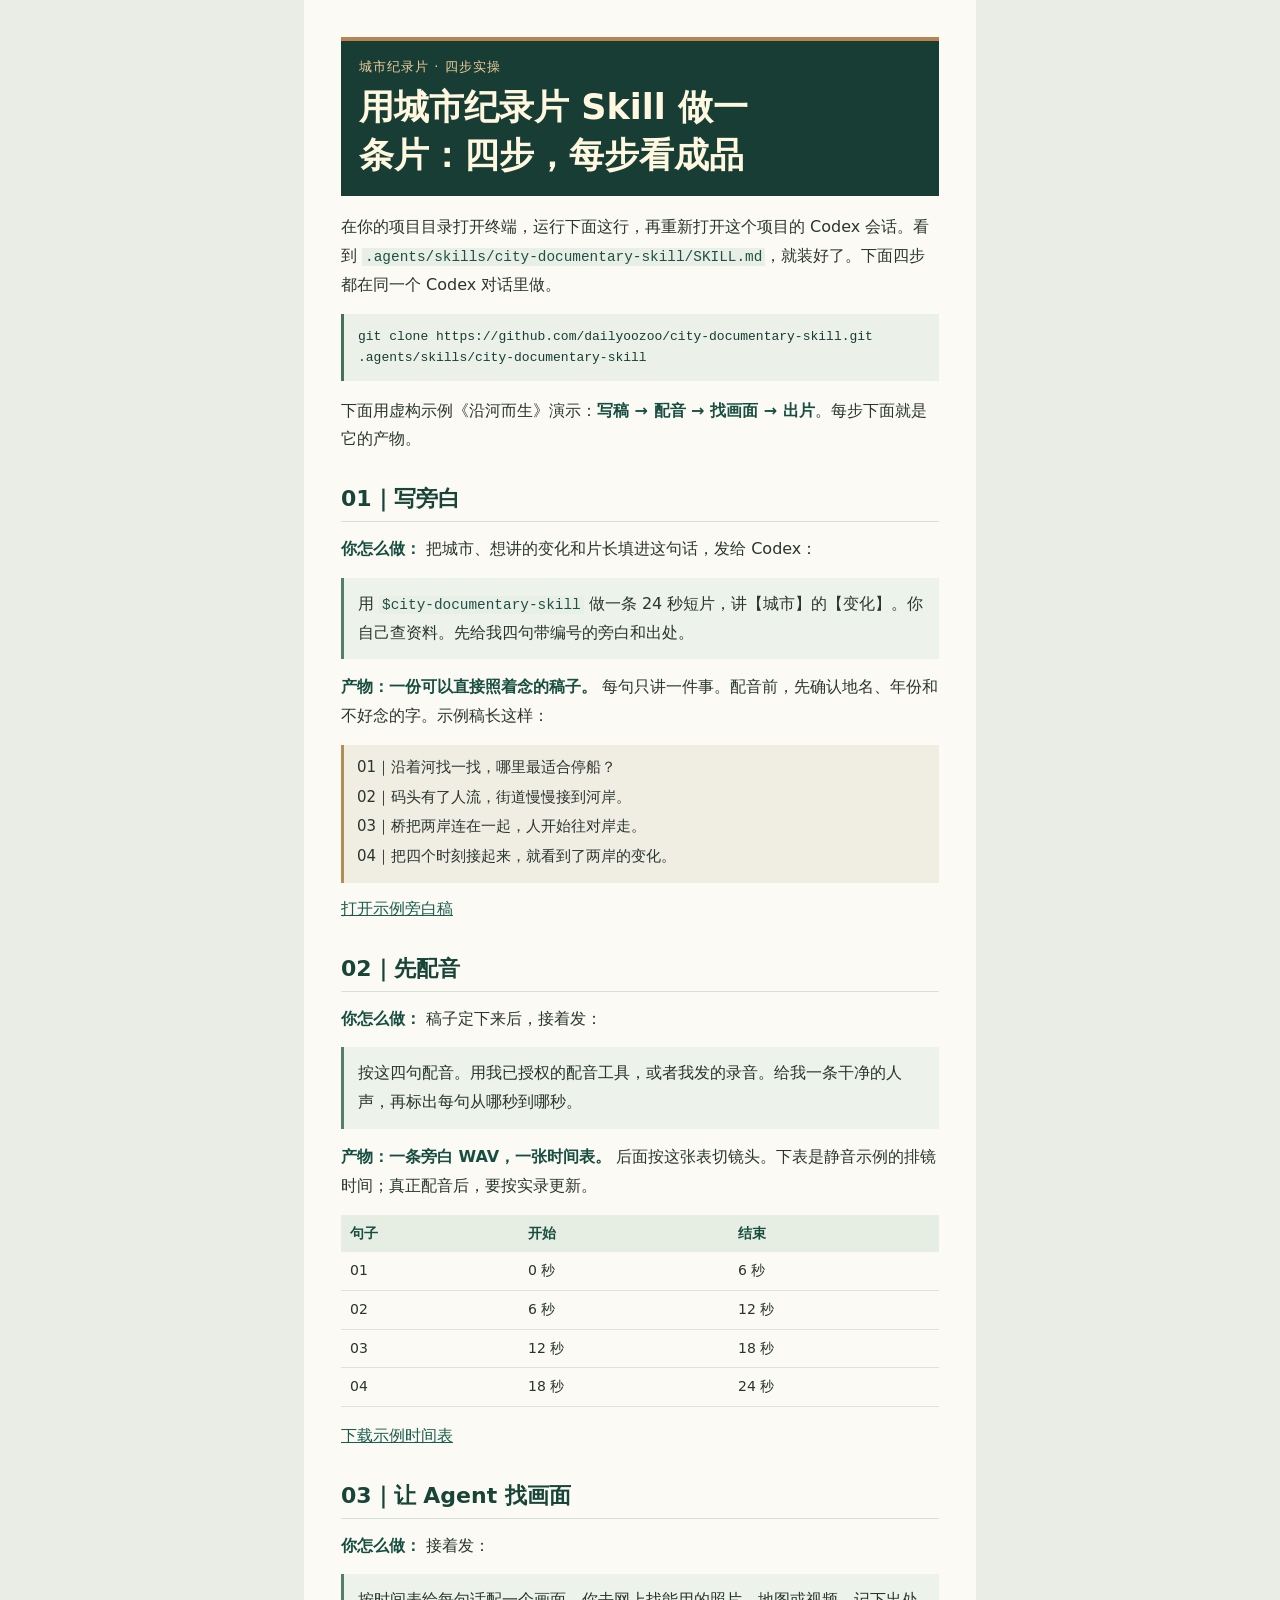
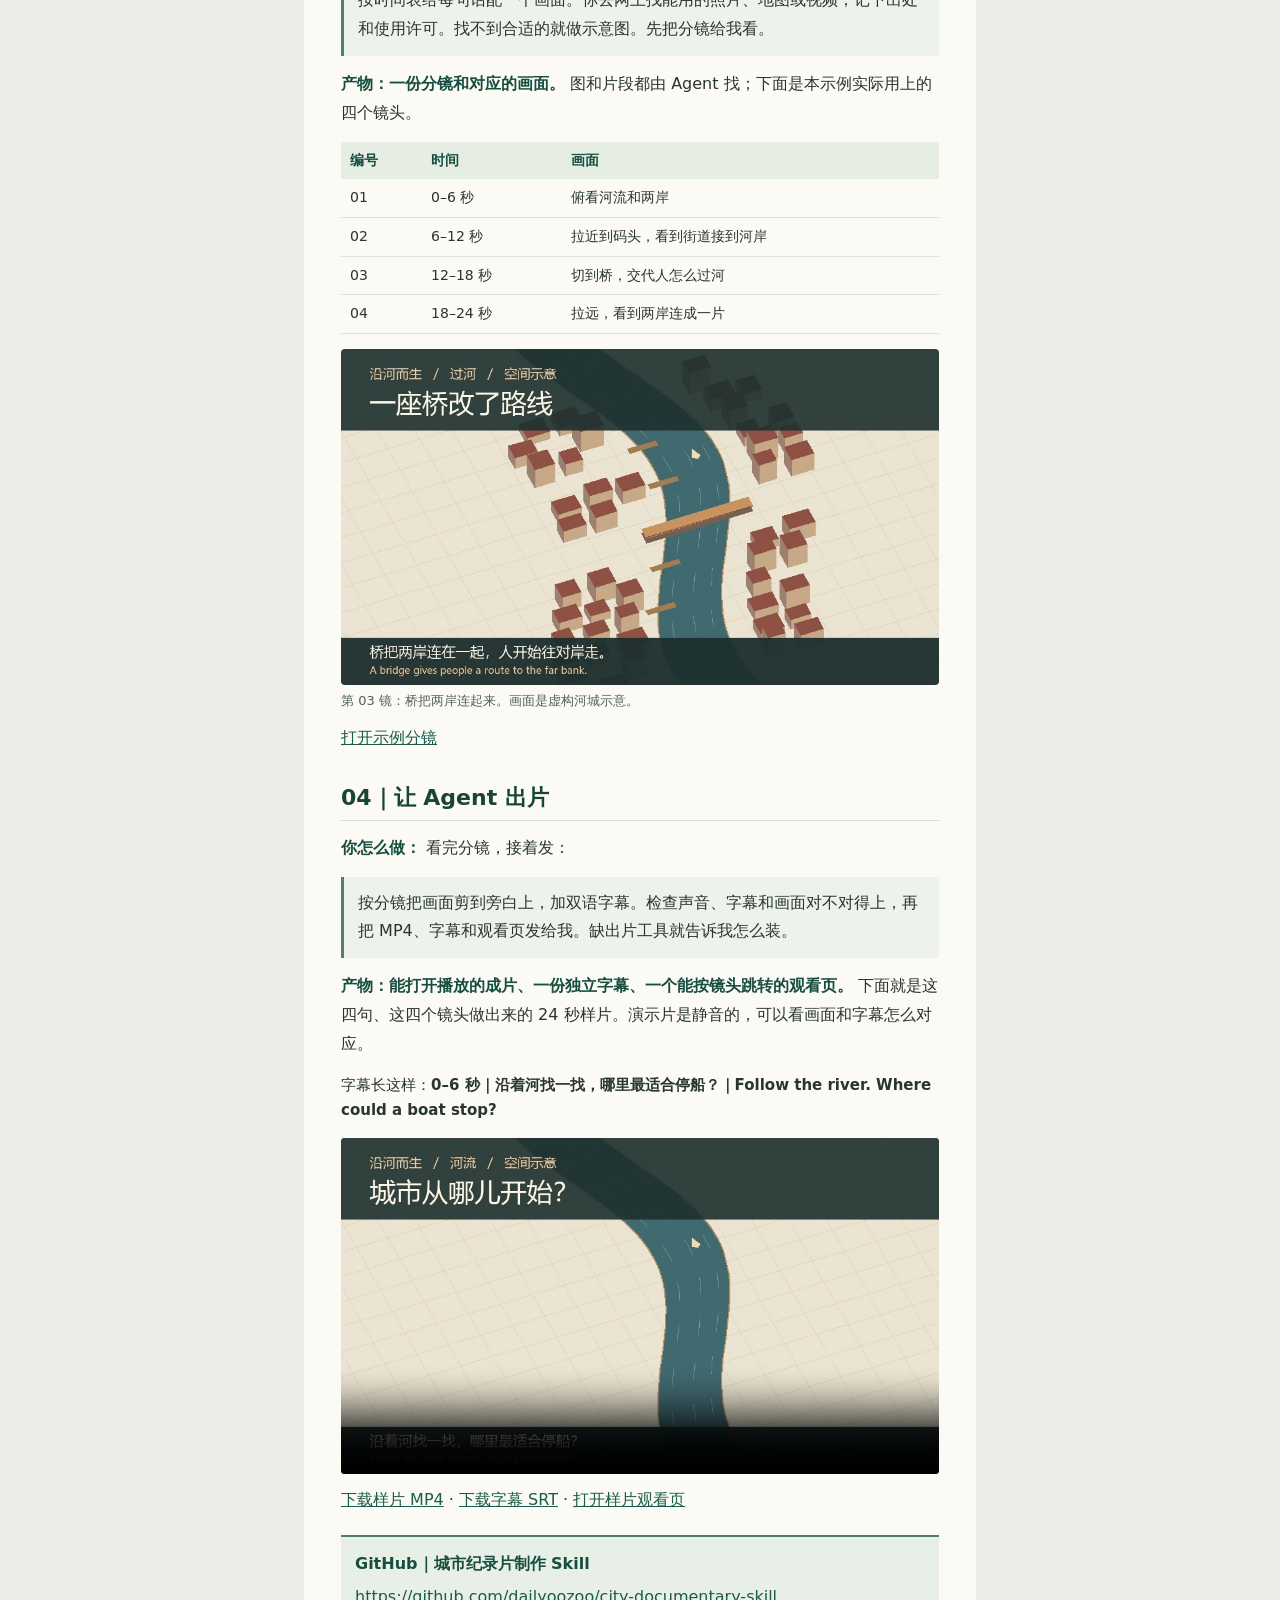
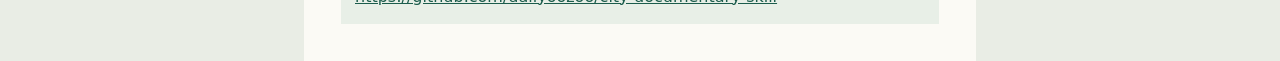
==== commit 6f6f1216: "Show each documentary tutorial step with a real example" ====
--- a/article/shanghai-city-documentary.html
+++ b/article/shanghai-city-documentary.html
@@ -3,45 +3,116 @@
 <head>
 <meta charset="utf-8">
 <meta name="viewport" content="width=device-width,initial-scale=1">
-<title>用城市纪录片 Skill 出片：查资料、写稿、配音、剪视频</title>
-<meta name="description" content="给城市、主题和片长，由 Agent 查资料、写旁白、先配音、找画面并导出纪录短片。">
+<title>用城市纪录片 Skill 做一条片：四步，每步看成品</title>
+<meta name="description" content="用一条四镜头样片演示写旁白、配音标时、找画面和导出视频。每步附实际示例。">
 </head>
 <body style="margin:0;background:#e9ede5;font-family:system-ui,'PingFang SC','Microsoft YaHei',sans-serif;">
 <article style="box-sizing:border-box;max-width:672px;margin:0 auto;padding:clamp(16px,5vw,37px);background:#fbfaf5;">
-<header style="margin:0 0 19px;padding:18px 20px;background:#173d34;border-top:4px solid #b9844f;color:#fff7df;">
-<p style="margin:0 0 8px;color:#f2ce9d;font-size:13px;letter-spacing:.08em;">城市纪录片 · 快速上手</p>
-<h1 style="margin:0;font-size:clamp(23px,5.8vw,35px);line-height:1.36;text-wrap:balance;">用城市纪录片 Skill 出片：查资料、写稿、配音、剪视频</h1>
+<header style="margin:0 0 17px;padding:17px 18px;background:#173d34;border-top:4px solid #b9844f;color:#fff7df;">
+<p style="margin:0 0 8px;color:#f2ce9d;font-size:13px;letter-spacing:.08em;">城市纪录片 · 四步实操</p>
+<h1 style="margin:0;font-size:clamp(23px,5.8vw,35px);line-height:1.36;text-wrap:balance;">用城市纪录片 Skill 做一条片：四步，每步看成品</h1>
 </header>
 
-<p style="margin:0 0 15px;color:#29352f;font-size:16px;line-height:1.85;overflow-wrap:anywhere;"><strong style="color:#174e40;font-weight:740;">流程：Agent 查资料写稿 → 配音并标句界 → 搜图或做图 → 按声音排镜头 → 导出 MP4。</strong> 你给城市、主题和片长就能开工。下面以 30 秒样片为例，查资料和找画面都交给 Agent。</p>
-<h2 style="margin:29px 0 13px;padding-bottom:7px;border-bottom:1px solid #d8e1d8;color:#194538;font-size:22px;font-weight:750;line-height:1.4;">01｜把 Skill 装进项目</h2>
-<p style="margin:0 0 15px;color:#29352f;font-size:16px;line-height:1.85;overflow-wrap:anywhere;">在你自己的项目根目录运行下面的命令，再重新打开 Codex 项目会话。文章余下的命令也从<strong style="color:#174e40;font-weight:740;">这个根目录</strong>运行。</p>
-<pre style="box-sizing:border-box;max-width:100%;margin:0 0 16px;padding:13px 15px;background:#ebf0e9;border-left:3px solid #46715f;color:#173d34;white-space:pre-wrap;overflow-wrap:anywhere;font-size:13px;line-height:1.65;"><code style="font-family:Consolas,monospace;white-space:inherit;overflow-wrap:inherit;">git clone https://github.com/dailyoozoo/city-documentary-skill.git .agents/skills/city-documentary-skill
+<p style="margin:0 0 14px;color:#29352f;font-size:16px;line-height:1.8;overflow-wrap:anywhere;">在你的项目目录打开终端，运行下面这行，再重新打开这个项目的 Codex 会话。看到 <code style="font-size:.9em;font-family:Consolas,monospace;color:#214f43;background:#e8efe7;padding:1px 3px;overflow-wrap:anywhere;">.agents/skills/city-documentary-skill/SKILL.md</code>，就装好了。下面四步都在同一个 Codex 对话里做。</p>
+<pre style="box-sizing:border-box;max-width:100%;margin:0 0 16px;padding:12px 14px;background:#ebf0e9;border-left:3px solid #46715f;color:#173d34;white-space:pre-wrap;overflow-wrap:anywhere;font-size:13px;line-height:1.65;"><code style="font-family:Consolas,monospace;white-space:inherit;overflow-wrap:inherit;">git clone https://github.com/dailyoozoo/city-documentary-skill.git .agents/skills/city-documentary-skill
 </code></pre>
-<p style="margin:0 0 15px;color:#29352f;font-size:16px;line-height:1.85;overflow-wrap:anywhere;"><strong style="color:#174e40;font-weight:740;">产物：</strong> <code style="font-size:.9em;font-family:Consolas,monospace;color:#214f43;background:#e8efe7;padding:1px 3px;overflow-wrap:anywhere;">.agents/skills/city-documentary-skill/</code>，里面有 <code style="font-size:.9em;font-family:Consolas,monospace;color:#214f43;background:#e8efe7;padding:1px 3px;overflow-wrap:anywhere;">SKILL.md</code>、示例和出片脚本。项目素材和成片另放 <code style="font-size:.9em;font-family:Consolas,monospace;color:#214f43;background:#e8efe7;padding:1px 3px;overflow-wrap:anywhere;">work/</code>、<code style="font-size:.9em;font-family:Consolas,monospace;color:#214f43;background:#e8efe7;padding:1px 3px;overflow-wrap:anywhere;">build/</code>，更新 Skill 时不影响它们。</p>
-<h2 style="margin:29px 0 13px;padding-bottom:7px;border-bottom:1px solid #d8e1d8;color:#194538;font-size:22px;font-weight:750;line-height:1.4;">02｜第一次调用：Agent 自己搜，写成旁白稿</h2>
-<blockquote style="margin:0 0 16px;padding:13px 15px;background:#edf2ea;border-left:3px solid #52806b;">
-<p style="margin:0;color:#29352f;font-size:15px;line-height:1.85;overflow-wrap:anywhere;">用 <code style="font-size:.9em;font-family:Consolas,monospace;color:#214f43;background:#e8efe7;padding:1px 3px;overflow-wrap:anywhere;">$city-documentary-skill</code> 做一条 30 秒的【城市】纪录短片，主题是【要讲的变化】。请自己上网找可信来源，写一份编号旁白和来源表，先交稿。缺证据的内容不要写进旁白。</p>
+<p style="margin:0 0 14px;color:#29352f;font-size:16px;line-height:1.8;overflow-wrap:anywhere;">下面用虚构示例《沿河而生》演示：<strong style="color:#174e40;font-weight:740;">写稿 → 配音 → 找画面 → 出片</strong>。每步下面就是它的产物。</p>
+<h2 style="margin:30px 0 13px;padding-bottom:6px;border-bottom:1px solid #d8e1d8;color:#194538;font-size:22px;font-weight:750;line-height:1.4;">01｜写旁白</h2>
+<p style="margin:0 0 14px;color:#29352f;font-size:16px;line-height:1.8;overflow-wrap:anywhere;"><strong style="color:#174e40;font-weight:740;">你怎么做：</strong> 把城市、想讲的变化和片长填进这句话，发给 Codex：</p>
+<blockquote style="margin:0 0 14px;padding:12px 14px;background:#edf2ea;border-left:3px solid #52806b;">
+<p style="margin:0;color:#29352f;font-size:16px;line-height:1.8;overflow-wrap:anywhere;">用 <code style="font-size:.9em;font-family:Consolas,monospace;color:#214f43;background:#e8efe7;padding:1px 3px;overflow-wrap:anywhere;">$city-documentary-skill</code> 做一条 24 秒短片，讲【城市】的【变化】。你自己查资料。先给我四句带编号的旁白和出处。</p>
 </blockquote>
-<p style="margin:0 0 15px;color:#29352f;font-size:16px;line-height:1.85;overflow-wrap:anywhere;"><strong style="color:#174e40;font-weight:740;">产物：</strong> <code style="font-size:.9em;font-family:Consolas,monospace;color:#214f43;background:#e8efe7;padding:1px 3px;overflow-wrap:anywhere;">work/city-film/narration.md</code> 和 <code style="font-size:.9em;font-family:Consolas,monospace;color:#214f43;background:#e8efe7;padding:1px 3px;overflow-wrap:anywhere;">sources.tsv</code>。稿子按 01、02、03 编号，一行一句：<strong style="color:#174e40;font-weight:740;">先说在哪，再说原来怎样，最后讲变化</strong>。每句只讲一件事，地名读音和史实出处另外列。</p>
-<p style="margin:0 0 15px;color:#29352f;font-size:16px;line-height:1.85;overflow-wrap:anywhere;"><strong style="color:#174e40;font-weight:740;">注意：</strong> 查证到原始页面，记下链接和可支持的事实。拿到稿子出声读一遍，读不顺就改短，超时就删。定稿后进入配音。</p>
-<h2 style="margin:29px 0 13px;padding-bottom:7px;border-bottom:1px solid #d8e1d8;color:#194538;font-size:22px;font-weight:750;line-height:1.4;">03｜第二次调用：先配音、再找画面</h2>
-<blockquote style="margin:0 0 16px;padding:13px 15px;background:#edf2ea;border-left:3px solid #52806b;">
-<p style="margin:0;color:#29352f;font-size:15px;line-height:1.85;overflow-wrap:anywhere;">用 <code style="font-size:.9em;font-family:Consolas,monospace;color:#214f43;background:#e8efe7;padding:1px 3px;overflow-wrap:anywhere;">$city-documentary-skill</code> 继续。按 <code style="font-size:.9em;font-family:Consolas,monospace;color:#214f43;background:#e8efe7;padding:1px 3px;overflow-wrap:anywhere;">work/city-film/narration.md</code>，用【已授权的配音工具／我提供的录音】做旁白和句界。再按每句主动搜索可用的照片、地图或视频资料，没有合适素材再做示意图。把文件、来源和镜头表放进 <code style="font-size:.9em;font-family:Consolas,monospace;color:#214f43;background:#e8efe7;padding:1px 3px;overflow-wrap:anywhere;">work/city-film/</code>，最后导出到 <code style="font-size:.9em;font-family:Consolas,monospace;color:#214f43;background:#e8efe7;padding:1px 3px;overflow-wrap:anywhere;">build/city-film-v1/</code>。</p>
+<p style="margin:0 0 14px;color:#29352f;font-size:16px;line-height:1.8;overflow-wrap:anywhere;"><strong style="color:#174e40;font-weight:740;">产物：一份可以直接照着念的稿子。</strong> 每句只讲一件事。配音前，先确认地名、年份和不好念的字。示例稿长这样：</p>
+<section aria-label="旁白稿示例" style="margin:0 0 12px;padding:10px 13px;background:#f0eee3;border-left:3px solid #b58b58;"><p style="margin:0 0 4px;font-size:15px;line-height:1.7;color:#29352f;">01｜沿着河找一找，哪里最适合停船？</p><p style="margin:0 0 4px;font-size:15px;line-height:1.7;color:#29352f;">02｜码头有了人流，街道慢慢接到河岸。</p><p style="margin:0 0 4px;font-size:15px;line-height:1.7;color:#29352f;">03｜桥把两岸连在一起，人开始往对岸走。</p><p style="margin:0 0 4px;font-size:15px;line-height:1.7;color:#29352f;">04｜把四个时刻接起来，就看到了两岸的变化。</p></section>
+
+<p style="margin:0 0 14px;color:#29352f;font-size:16px;line-height:1.8;overflow-wrap:anywhere;"><a href="demo/narration.md" style="color:#1b5c4c;text-decoration:underline;overflow-wrap:anywhere;">打开示例旁白稿</a></p>
+<h2 style="margin:30px 0 13px;padding-bottom:6px;border-bottom:1px solid #d8e1d8;color:#194538;font-size:22px;font-weight:750;line-height:1.4;">02｜先配音</h2>
+<p style="margin:0 0 14px;color:#29352f;font-size:16px;line-height:1.8;overflow-wrap:anywhere;"><strong style="color:#174e40;font-weight:740;">你怎么做：</strong> 稿子定下来后，接着发：</p>
+<blockquote style="margin:0 0 14px;padding:12px 14px;background:#edf2ea;border-left:3px solid #52806b;">
+<p style="margin:0;color:#29352f;font-size:16px;line-height:1.8;overflow-wrap:anywhere;">按这四句配音。用我已授权的配音工具，或者我发的录音。给我一条干净的人声，再标出每句从哪秒到哪秒。</p>
 </blockquote>
-<p style="margin:0 0 15px;color:#29352f;font-size:16px;line-height:1.85;overflow-wrap:anywhere;"><strong style="color:#174e40;font-weight:740;">配音产物：</strong> <code style="font-size:.9em;font-family:Consolas,monospace;color:#214f43;background:#e8efe7;padding:1px 3px;overflow-wrap:anywhere;">voice.wav</code> 和 <code style="font-size:.9em;font-family:Consolas,monospace;color:#214f43;background:#e8efe7;padding:1px 3px;overflow-wrap:anywhere;">timing.tsv</code>。已接入配音工具时，Agent 可以按编号合成、检查发音、拼成一条干净人声；有现成录音就直接用。Agent 按实际声音标每句开始和全段结束。比如第 02 句在 5.8 秒开始，第 03 句在 11.6 秒开始，第 02 句就占 5.8 秒。先听清地名、数字和停顿，再拿它定镜头。</p>
-<p style="margin:0 0 15px;color:#29352f;font-size:16px;line-height:1.85;overflow-wrap:anywhere;"><strong style="color:#174e40;font-weight:740;">画面产物：</strong> <code style="font-size:.9em;font-family:Consolas,monospace;color:#214f43;background:#e8efe7;padding:1px 3px;overflow-wrap:anywhere;">media/</code>、补完的 <code style="font-size:.9em;font-family:Consolas,monospace;color:#214f43;background:#e8efe7;padding:1px 3px;overflow-wrap:anywhere;">sources.tsv</code>、<code style="font-size:.9em;font-family:Consolas,monospace;color:#214f43;background:#e8efe7;padding:1px 3px;overflow-wrap:anywhere;">storyboard.md</code> 和 <code style="font-size:.9em;font-family:Consolas,monospace;color:#214f43;background:#e8efe7;padding:1px 3px;overflow-wrap:anywhere;">project.json</code>。Agent 按句查图或找片段，打开原始来源核对年代、地点、许可和署名，把可用文件存下来。实拍适合交代现状，史料适合交代过去；找不到可用画面，就画地图、路线图或用生成工具做<strong style="color:#174e40;font-weight:740;">标明「示意」</strong>的画面。<code style="font-size:.9em;font-family:Consolas,monospace;color:#214f43;background:#e8efe7;padding:1px 3px;overflow-wrap:anywhere;">project.json</code> 里每镜写时长、中英文字幕、对应素材和来源；图片路径以它所在目录为准，例如 <code style="font-size:.9em;font-family:Consolas,monospace;color:#214f43;background:#e8efe7;padding:1px 3px;overflow-wrap:anywhere;">media/shot-01.jpg</code>。</p>
-<p style="margin:0 0 15px;color:#29352f;font-size:16px;line-height:1.85;overflow-wrap:anywhere;"><strong style="color:#174e40;font-weight:740;">注意：</strong> Skill 负责指挥 Agent 做这些事。联网搜索、语音合成和图片生成需要运行环境提供对应工具；没接入 TTS 时，可先交静音样片或接已有录音。许可不明的素材不进成片，也不需要你去找替代图，Agent 会继续搜或改用示意图。</p>
-<h2 style="margin:29px 0 13px;padding-bottom:7px;border-bottom:1px solid #d8e1d8;color:#194538;font-size:22px;font-weight:750;line-height:1.4;">04｜按录音出片，打开观看页验收</h2>
-<p style="margin:0 0 15px;color:#29352f;font-size:16px;line-height:1.85;overflow-wrap:anywhere;">由 Agent 执行。出片机需要 Python 3.11+、FFmpeg（含 <code style="font-size:.9em;font-family:Consolas,monospace;color:#214f43;background:#e8efe7;padding:1px 3px;overflow-wrap:anywhere;">libx264</code>，<code style="font-size:.9em;font-family:Consolas,monospace;color:#214f43;background:#e8efe7;padding:1px 3px;overflow-wrap:anywhere;">ffprobe</code> 可运行）和中文字体。第一次装依赖，之后直接构建：</p>
-<pre style="box-sizing:border-box;max-width:100%;margin:0 0 16px;padding:13px 15px;background:#ebf0e9;border-left:3px solid #46715f;color:#173d34;white-space:pre-wrap;overflow-wrap:anywhere;font-size:13px;line-height:1.65;"><code style="font-family:Consolas,monospace;white-space:inherit;overflow-wrap:inherit;">python -m pip install -r .agents/skills/city-documentary-skill/requirements.txt
-python -X utf8 .agents/skills/city-documentary-skill/scripts/build.py --project work/city-film/project.json --narration work/city-film/voice.wav --out build/city-film-v1
-python -X utf8 .agents/skills/city-documentary-skill/scripts/serve.py build/city-film-v1 --port 8765
-</code></pre>
-<p style="margin:0 0 15px;color:#29352f;font-size:16px;line-height:1.85;overflow-wrap:anywhere;">准备好输入文件后再执行。预览地址：<a href="http://127.0.0.1:8765/review.html" style="color:#1b5c4c;text-decoration:underline;overflow-wrap:anywhere;">http://127.0.0.1:8765/review.html</a>。只做静音样片时，省略 <code style="font-size:.9em;font-family:Consolas,monospace;color:#214f43;background:#e8efe7;padding:1px 3px;overflow-wrap:anywhere;">--narration</code> 和它后面的音频路径。</p>
-<p style="margin:0 0 15px;color:#29352f;font-size:16px;line-height:1.85;overflow-wrap:anywhere;"><strong style="color:#174e40;font-weight:740;">产物：</strong> <code style="font-size:.9em;font-family:Consolas,monospace;color:#214f43;background:#e8efe7;padding:1px 3px;overflow-wrap:anywhere;">build/city-film-v1/film.mp4</code>、<code style="font-size:.9em;font-family:Consolas,monospace;color:#214f43;background:#e8efe7;padding:1px 3px;overflow-wrap:anywhere;">subtitles.srt</code>、<code style="font-size:.9em;font-family:Consolas,monospace;color:#214f43;background:#e8efe7;padding:1px 3px;overflow-wrap:anywhere;">subtitles.vtt</code>、<code style="font-size:.9em;font-family:Consolas,monospace;color:#214f43;background:#e8efe7;padding:1px 3px;overflow-wrap:anywhere;">review.html</code> 和 <code style="font-size:.9em;font-family:Consolas,monospace;color:#214f43;background:#e8efe7;padding:1px 3px;overflow-wrap:anywhere;">verification.json</code>。脚本用分镜渲染图片或程序场景，把双语字幕和旁白合进 MP4。搜到的授权视频片段如果要保留动态，由 Agent 用 FFmpeg 按句界裁剪、统一画幅和帧率，再配回旁白和字幕，复查最终成片。入门脚本的 <code style="font-size:.9em;font-family:Consolas,monospace;color:#214f43;background:#e8efe7;padding:1px 3px;overflow-wrap:anywhere;">image</code> 镜头只收本地静态图。</p>
-<p style="margin:0 0 15px;color:#29352f;font-size:16px;line-height:1.85;overflow-wrap:anywhere;"><strong style="color:#174e40;font-weight:740;">注意：</strong> 输出目录每版换一个，时间轴别短于录音。先用观看页查句界、画面和字幕，再听一遍读音、音量和片尾。<code style="font-size:.9em;font-family:Consolas,monospace;color:#214f43;background:#e8efe7;padding:1px 3px;overflow-wrap:anywhere;">verification.json</code> 记录技术检查，哪里不好就报「句子编号 + 秒数」，让 Agent 改那一段。</p>
-<section style="margin:22px 0 0;padding:14px 15px;background:#e8efe7;border-top:2px solid #50806b;"><p style="margin:0 0 4px;color:#29352f;font-size:16px;line-height:1.85;overflow-wrap:anywhere;"><strong style="color:#174e40;font-weight:740;">GitHub｜城市纪录片制作 Skill</strong></p><p style="margin:0;color:#29352f;font-size:16px;line-height:1.85;overflow-wrap:anywhere;"><a href="https://github.com/dailyoozoo/city-documentary-skill" style="color:#1b5c4c;text-decoration:underline;overflow-wrap:anywhere;">https://github.com/dailyoozoo/city-documentary-skill</a></p></section>
+<p style="margin:0 0 14px;color:#29352f;font-size:16px;line-height:1.8;overflow-wrap:anywhere;"><strong style="color:#174e40;font-weight:740;">产物：一条旁白 WAV，一张时间表。</strong> 后面按这张表切镜头。下表是静音示例的排镜时间；真正配音后，要按实录更新。</p>
+<table style="margin:0 0 15px;width:100%;border-collapse:collapse;font-size:14px;line-height:1.55;color:#29352f;">
+<thead>
+<tr>
+<th style="padding:8px 9px;background:#e6eee3;color:#174e40;text-align:left;font-weight:700;">句子</th>
+<th style="padding:8px 9px;background:#e6eee3;color:#174e40;text-align:left;font-weight:700;">开始</th>
+<th style="padding:8px 9px;background:#e6eee3;color:#174e40;text-align:left;font-weight:700;">结束</th>
+</tr>
+</thead>
+<tbody>
+<tr>
+<td style="padding:8px 9px;border-bottom:1px solid #dce4da;vertical-align:top;">01</td>
+<td style="padding:8px 9px;border-bottom:1px solid #dce4da;vertical-align:top;">0 秒</td>
+<td style="padding:8px 9px;border-bottom:1px solid #dce4da;vertical-align:top;">6 秒</td>
+</tr>
+<tr>
+<td style="padding:8px 9px;border-bottom:1px solid #dce4da;vertical-align:top;">02</td>
+<td style="padding:8px 9px;border-bottom:1px solid #dce4da;vertical-align:top;">6 秒</td>
+<td style="padding:8px 9px;border-bottom:1px solid #dce4da;vertical-align:top;">12 秒</td>
+</tr>
+<tr>
+<td style="padding:8px 9px;border-bottom:1px solid #dce4da;vertical-align:top;">03</td>
+<td style="padding:8px 9px;border-bottom:1px solid #dce4da;vertical-align:top;">12 秒</td>
+<td style="padding:8px 9px;border-bottom:1px solid #dce4da;vertical-align:top;">18 秒</td>
+</tr>
+<tr>
+<td style="padding:8px 9px;border-bottom:1px solid #dce4da;vertical-align:top;">04</td>
+<td style="padding:8px 9px;border-bottom:1px solid #dce4da;vertical-align:top;">18 秒</td>
+<td style="padding:8px 9px;border-bottom:1px solid #dce4da;vertical-align:top;">24 秒</td>
+</tr>
+</tbody>
+</table>
+<p style="margin:0 0 14px;color:#29352f;font-size:16px;line-height:1.8;overflow-wrap:anywhere;"><a href="demo/timing.tsv" style="color:#1b5c4c;text-decoration:underline;overflow-wrap:anywhere;">下载示例时间表</a></p>
+<h2 style="margin:30px 0 13px;padding-bottom:6px;border-bottom:1px solid #d8e1d8;color:#194538;font-size:22px;font-weight:750;line-height:1.4;">03｜让 Agent 找画面</h2>
+<p style="margin:0 0 14px;color:#29352f;font-size:16px;line-height:1.8;overflow-wrap:anywhere;"><strong style="color:#174e40;font-weight:740;">你怎么做：</strong> 接着发：</p>
+<blockquote style="margin:0 0 14px;padding:12px 14px;background:#edf2ea;border-left:3px solid #52806b;">
+<p style="margin:0;color:#29352f;font-size:16px;line-height:1.8;overflow-wrap:anywhere;">按时间表给每句话配一个画面。你去网上找能用的照片、地图或视频，记下出处和使用许可。找不到合适的就做示意图。先把分镜给我看。</p>
+</blockquote>
+<p style="margin:0 0 14px;color:#29352f;font-size:16px;line-height:1.8;overflow-wrap:anywhere;"><strong style="color:#174e40;font-weight:740;">产物：一份分镜和对应的画面。</strong> 图和片段都由 Agent 找；下面是本示例实际用上的四个镜头。</p>
+<table style="margin:0 0 15px;width:100%;border-collapse:collapse;font-size:14px;line-height:1.55;color:#29352f;">
+<thead>
+<tr>
+<th style="padding:8px 9px;background:#e6eee3;color:#174e40;text-align:left;font-weight:700;">编号</th>
+<th style="padding:8px 9px;background:#e6eee3;color:#174e40;text-align:left;font-weight:700;">时间</th>
+<th style="padding:8px 9px;background:#e6eee3;color:#174e40;text-align:left;font-weight:700;">画面</th>
+</tr>
+</thead>
+<tbody>
+<tr>
+<td style="padding:8px 9px;border-bottom:1px solid #dce4da;vertical-align:top;">01</td>
+<td style="padding:8px 9px;border-bottom:1px solid #dce4da;vertical-align:top;">0–6 秒</td>
+<td style="padding:8px 9px;border-bottom:1px solid #dce4da;vertical-align:top;">俯看河流和两岸</td>
+</tr>
+<tr>
+<td style="padding:8px 9px;border-bottom:1px solid #dce4da;vertical-align:top;">02</td>
+<td style="padding:8px 9px;border-bottom:1px solid #dce4da;vertical-align:top;">6–12 秒</td>
+<td style="padding:8px 9px;border-bottom:1px solid #dce4da;vertical-align:top;">拉近到码头，看到街道接到河岸</td>
+</tr>
+<tr>
+<td style="padding:8px 9px;border-bottom:1px solid #dce4da;vertical-align:top;">03</td>
+<td style="padding:8px 9px;border-bottom:1px solid #dce4da;vertical-align:top;">12–18 秒</td>
+<td style="padding:8px 9px;border-bottom:1px solid #dce4da;vertical-align:top;">切到桥，交代人怎么过河</td>
+</tr>
+<tr>
+<td style="padding:8px 9px;border-bottom:1px solid #dce4da;vertical-align:top;">04</td>
+<td style="padding:8px 9px;border-bottom:1px solid #dce4da;vertical-align:top;">18–24 秒</td>
+<td style="padding:8px 9px;border-bottom:1px solid #dce4da;vertical-align:top;">拉远，看到两岸连成一片</td>
+</tr>
+</tbody>
+</table>
+<figure style="margin:15px 0 12px;"><img alt="第 03 镜：桥把两岸连起来。画面是虚构河城示意。" height="540" src="still-bridge.jpg" style="width:100%;height:auto;display:block;border-radius:4px;" width="960"/><figcaption style="margin:6px 0 0;color:#536358;font-size:13px;line-height:1.6;">第 03 镜：桥把两岸连起来。画面是虚构河城示意。</figcaption></figure>
+<p style="margin:0 0 14px;color:#29352f;font-size:16px;line-height:1.8;overflow-wrap:anywhere;"><a href="demo/storyboard.md" style="color:#1b5c4c;text-decoration:underline;overflow-wrap:anywhere;">打开示例分镜</a></p>
+<h2 style="margin:30px 0 13px;padding-bottom:6px;border-bottom:1px solid #d8e1d8;color:#194538;font-size:22px;font-weight:750;line-height:1.4;">04｜让 Agent 出片</h2>
+<p style="margin:0 0 14px;color:#29352f;font-size:16px;line-height:1.8;overflow-wrap:anywhere;"><strong style="color:#174e40;font-weight:740;">你怎么做：</strong> 看完分镜，接着发：</p>
+<blockquote style="margin:0 0 14px;padding:12px 14px;background:#edf2ea;border-left:3px solid #52806b;">
+<p style="margin:0;color:#29352f;font-size:16px;line-height:1.8;overflow-wrap:anywhere;">按分镜把画面剪到旁白上，加双语字幕。检查声音、字幕和画面对不对得上，再把 MP4、字幕和观看页发给我。缺出片工具就告诉我怎么装。</p>
+</blockquote>
+<p style="margin:0 0 14px;color:#29352f;font-size:16px;line-height:1.8;overflow-wrap:anywhere;"><strong style="color:#174e40;font-weight:740;">产物：能打开播放的成片、一份独立字幕、一个能按镜头跳转的观看页。</strong> 下面就是这四句、这四个镜头做出来的 24 秒样片。演示片是静音的，可以看画面和字幕怎么对应。</p>
+<p style="margin:0 0 14px;color:#29352f;font-size:15px;line-height:1.7;overflow-wrap:anywhere;">字幕长这样：<strong>0–6 秒｜沿着河找一找，哪里最适合停船？｜Follow the river. Where could a boat stop?</strong></p>
+<video aria-label="沿河而生，24 秒静音样片" controls="" playsinline="" poster="still-river.jpg" preload="metadata" src="demo/film.mp4" style="box-sizing:border-box;display:block;width:100%;height:auto;aspect-ratio:16/9;margin:4px 0 12px;border-radius:4px;background:#173d34;"></video>
+<p style="margin:0 0 14px;color:#29352f;font-size:16px;line-height:1.8;overflow-wrap:anywhere;"><a href="demo/film.mp4" style="color:#1b5c4c;text-decoration:underline;overflow-wrap:anywhere;">下载样片 MP4</a> · <a href="demo/subtitles.srt" style="color:#1b5c4c;text-decoration:underline;overflow-wrap:anywhere;">下载字幕 SRT</a> · <a href="demo/review.html" style="color:#1b5c4c;text-decoration:underline;overflow-wrap:anywhere;">打开样片观看页</a></p>
+<section style="margin:20px 0 0;padding:13px 14px;background:#e8efe7;border-top:2px solid #50806b;"><p style="margin:0 0 4px;color:#29352f;font-size:16px;line-height:1.8;overflow-wrap:anywhere;"><strong style="color:#174e40;font-weight:740;">GitHub｜城市纪录片制作 Skill</strong></p><p style="margin:0;color:#29352f;font-size:16px;line-height:1.8;overflow-wrap:anywhere;"><a href="https://github.com/dailyoozoo/city-documentary-skill" style="color:#1b5c4c;text-decoration:underline;overflow-wrap:anywhere;">https://github.com/dailyoozoo/city-documentary-skill</a></p></section>
 
 </article>
 </body>
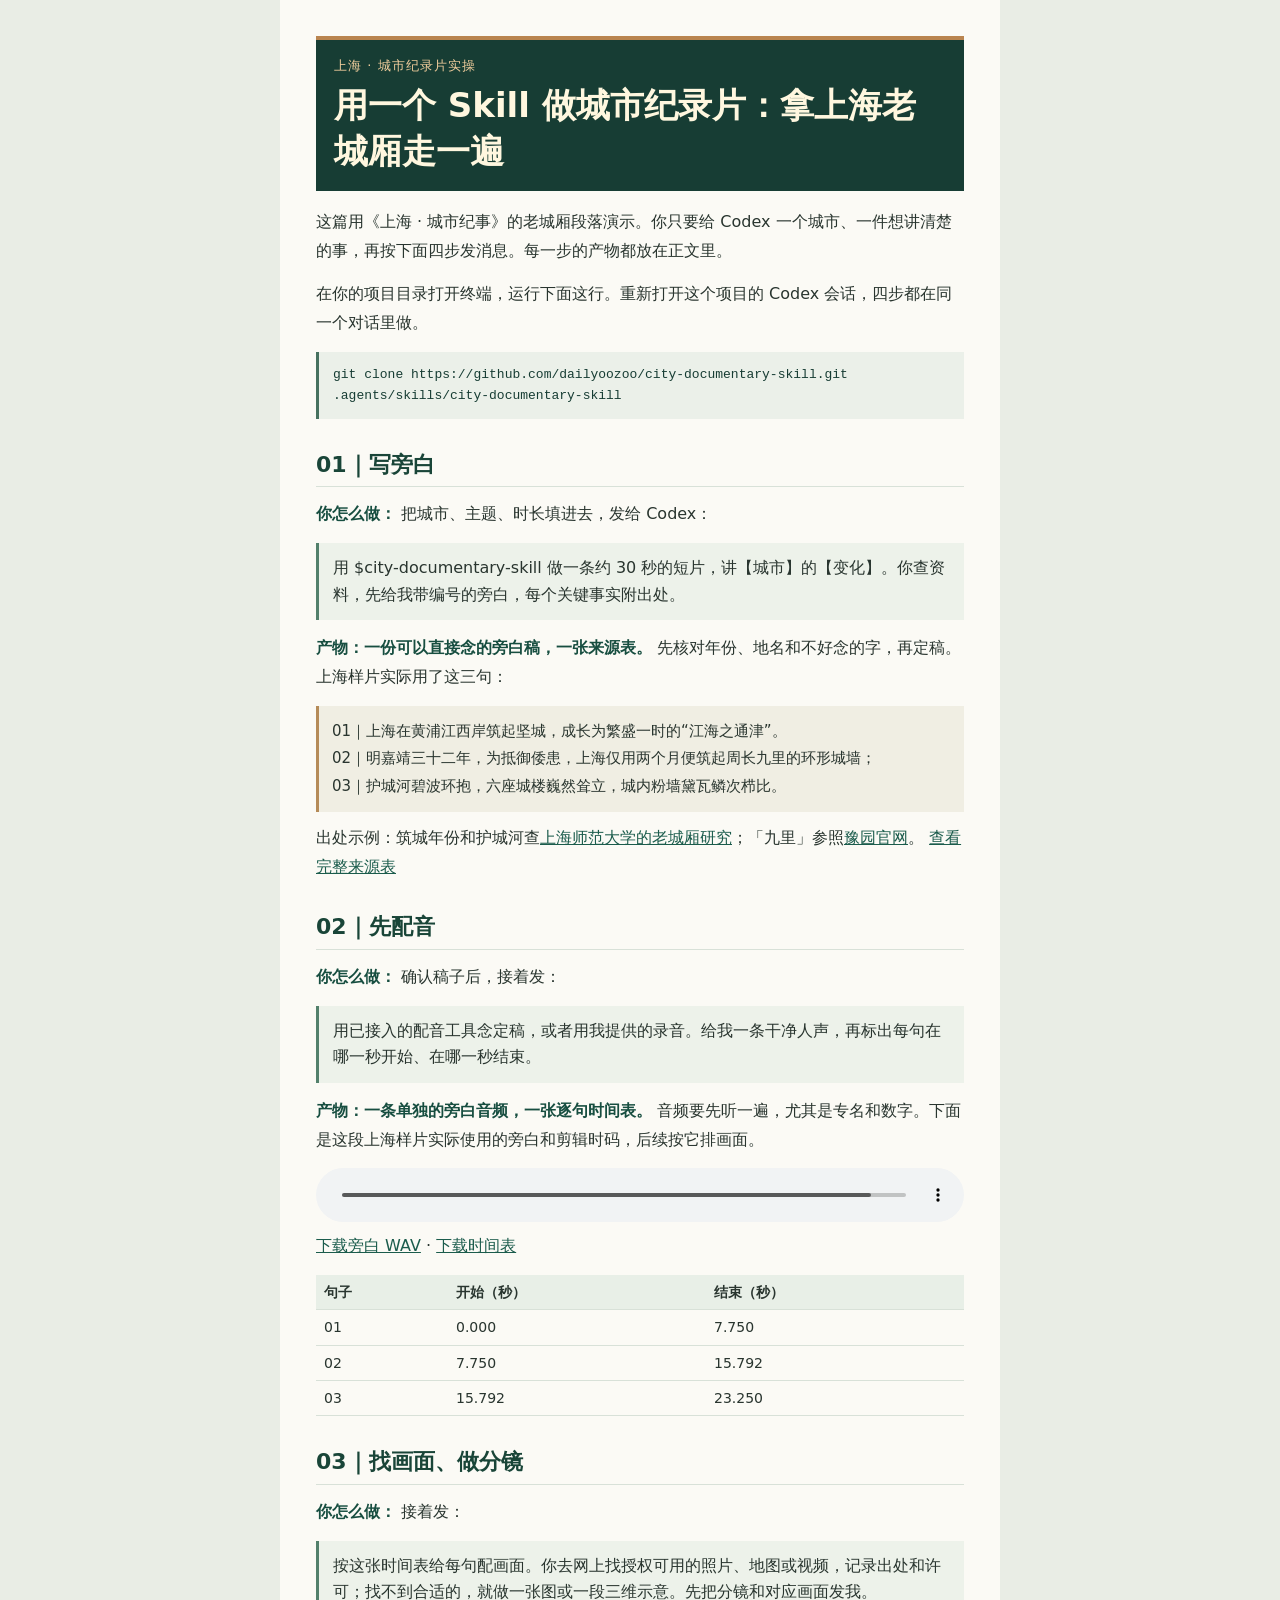
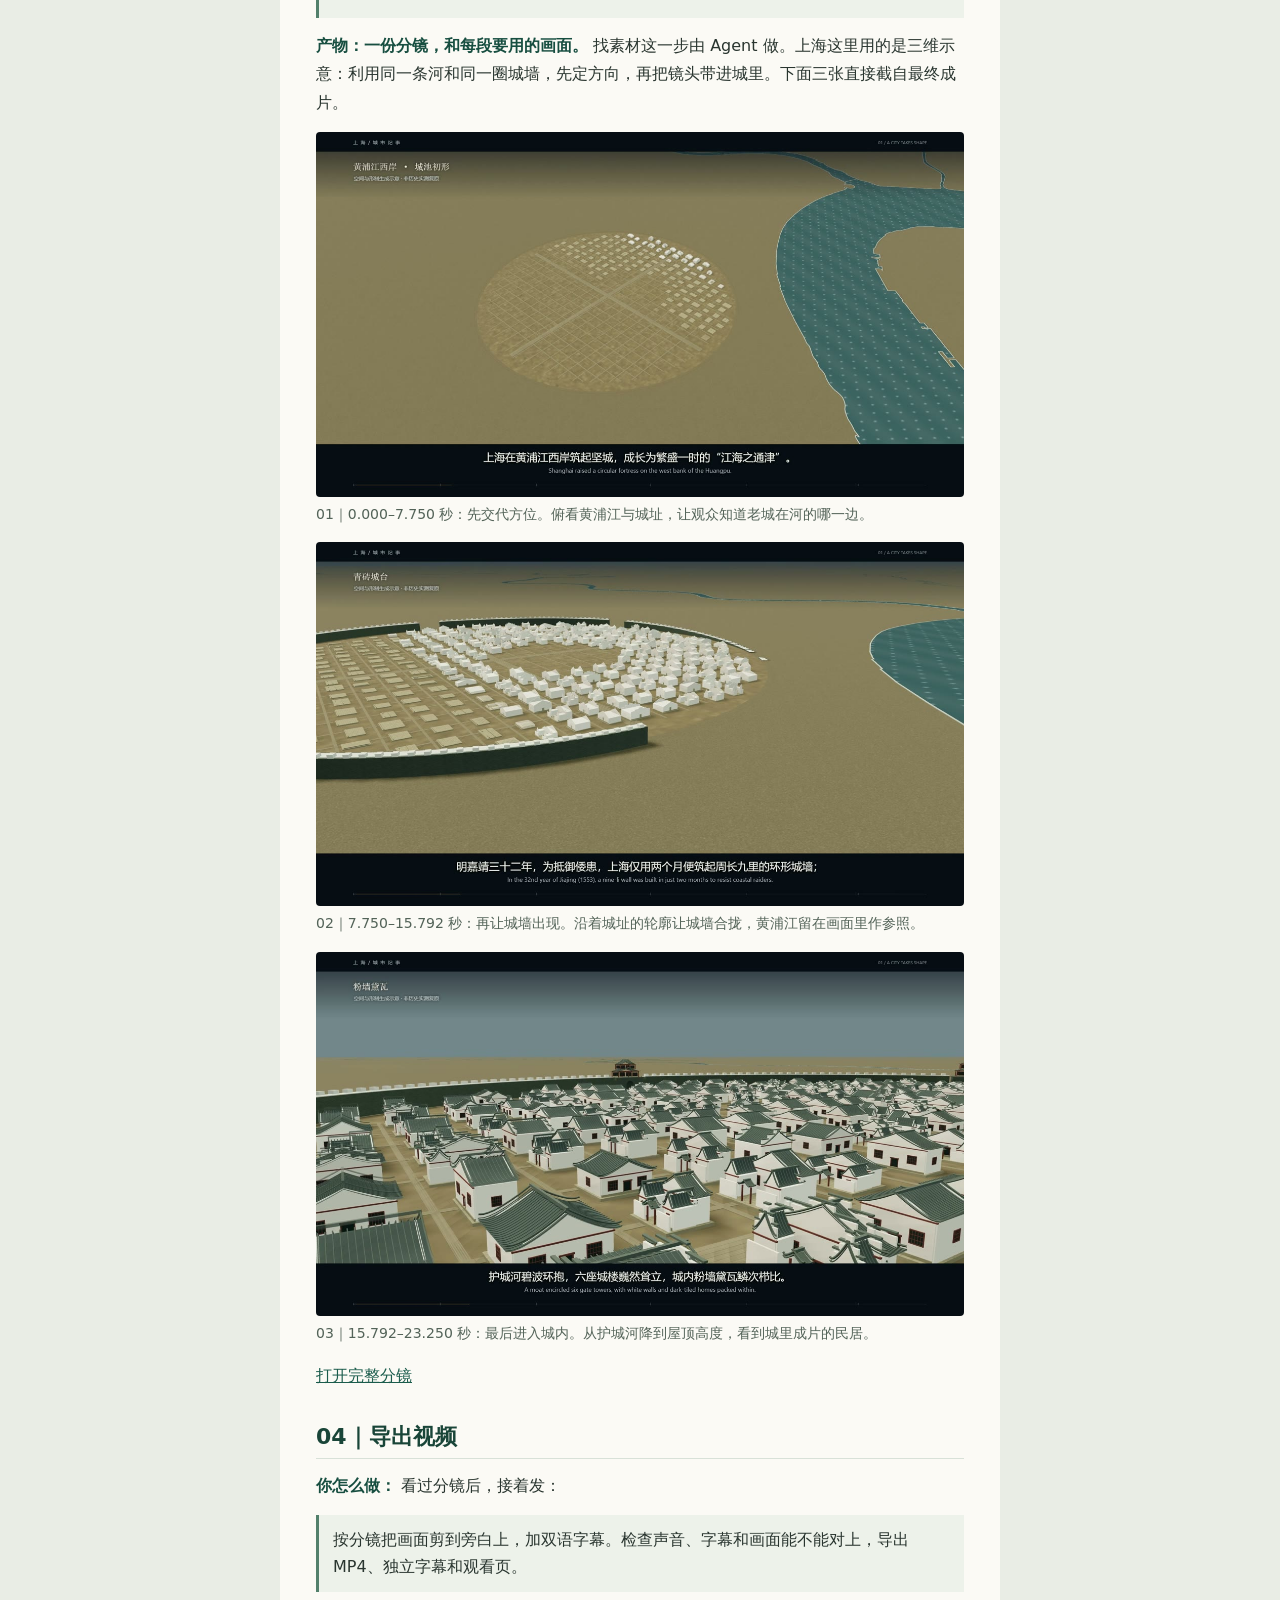
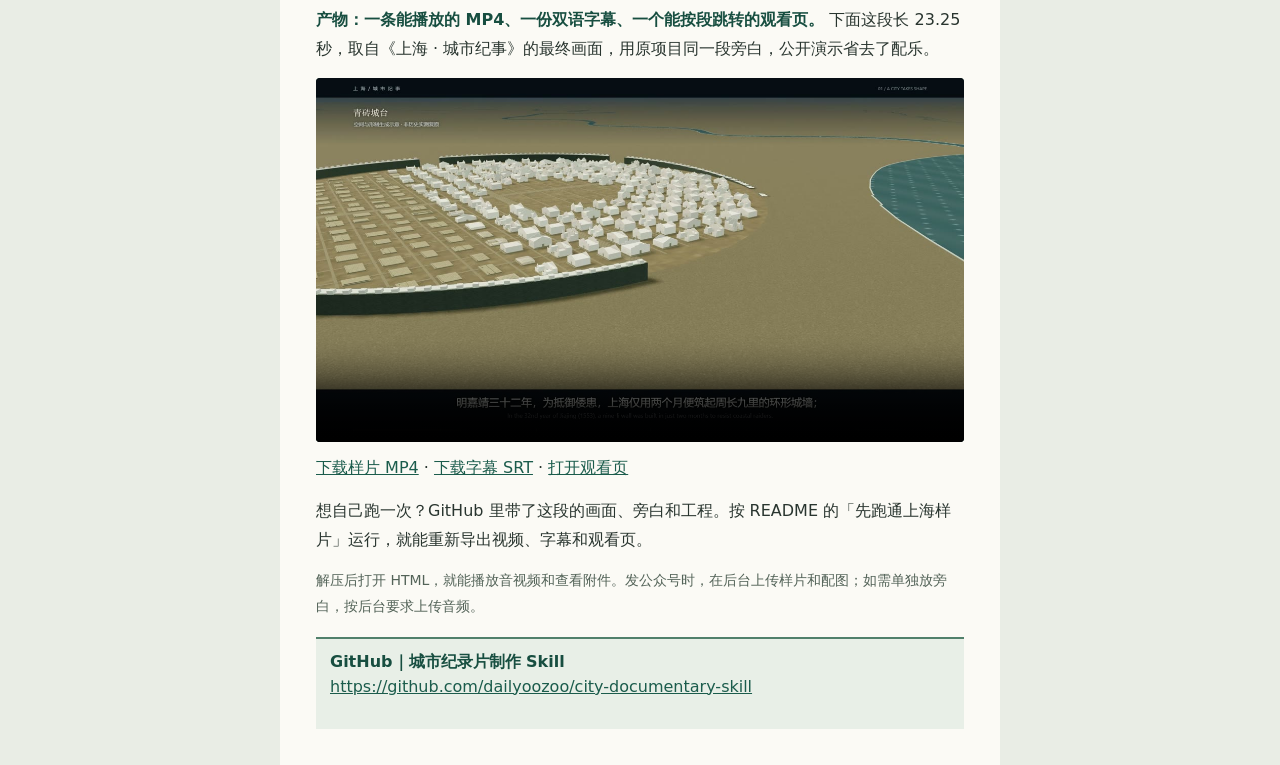
==== commit 6fac0e95: "Publish the Shanghai documentary workflow and final shots" ====
--- a/article/shanghai-city-documentary.html
+++ b/article/shanghai-city-documentary.html
@@ -1,119 +1,39 @@
 <!doctype html>
-<html lang="zh-CN">
-<head>
-<meta charset="utf-8">
-<meta name="viewport" content="width=device-width,initial-scale=1">
-<title>用城市纪录片 Skill 做一条片：四步，每步看成品</title>
-<meta name="description" content="用一条四镜头样片演示写旁白、配音标时、找画面和导出视频。每步附实际示例。">
-</head>
-<body style="margin:0;background:#e9ede5;font-family:system-ui,'PingFang SC','Microsoft YaHei',sans-serif;">
-<article style="box-sizing:border-box;max-width:672px;margin:0 auto;padding:clamp(16px,5vw,37px);background:#fbfaf5;">
-<header style="margin:0 0 17px;padding:17px 18px;background:#173d34;border-top:4px solid #b9844f;color:#fff7df;">
-<p style="margin:0 0 8px;color:#f2ce9d;font-size:13px;letter-spacing:.08em;">城市纪录片 · 四步实操</p>
-<h1 style="margin:0;font-size:clamp(23px,5.8vw,35px);line-height:1.36;text-wrap:balance;">用城市纪录片 Skill 做一条片：四步，每步看成品</h1>
-</header>
-
-<p style="margin:0 0 14px;color:#29352f;font-size:16px;line-height:1.8;overflow-wrap:anywhere;">在你的项目目录打开终端，运行下面这行，再重新打开这个项目的 Codex 会话。看到 <code style="font-size:.9em;font-family:Consolas,monospace;color:#214f43;background:#e8efe7;padding:1px 3px;overflow-wrap:anywhere;">.agents/skills/city-documentary-skill/SKILL.md</code>，就装好了。下面四步都在同一个 Codex 对话里做。</p>
-<pre style="box-sizing:border-box;max-width:100%;margin:0 0 16px;padding:12px 14px;background:#ebf0e9;border-left:3px solid #46715f;color:#173d34;white-space:pre-wrap;overflow-wrap:anywhere;font-size:13px;line-height:1.65;"><code style="font-family:Consolas,monospace;white-space:inherit;overflow-wrap:inherit;">git clone https://github.com/dailyoozoo/city-documentary-skill.git .agents/skills/city-documentary-skill
-</code></pre>
-<p style="margin:0 0 14px;color:#29352f;font-size:16px;line-height:1.8;overflow-wrap:anywhere;">下面用虚构示例《沿河而生》演示：<strong style="color:#174e40;font-weight:740;">写稿 → 配音 → 找画面 → 出片</strong>。每步下面就是它的产物。</p>
-<h2 style="margin:30px 0 13px;padding-bottom:6px;border-bottom:1px solid #d8e1d8;color:#194538;font-size:22px;font-weight:750;line-height:1.4;">01｜写旁白</h2>
-<p style="margin:0 0 14px;color:#29352f;font-size:16px;line-height:1.8;overflow-wrap:anywhere;"><strong style="color:#174e40;font-weight:740;">你怎么做：</strong> 把城市、想讲的变化和片长填进这句话，发给 Codex：</p>
-<blockquote style="margin:0 0 14px;padding:12px 14px;background:#edf2ea;border-left:3px solid #52806b;">
-<p style="margin:0;color:#29352f;font-size:16px;line-height:1.8;overflow-wrap:anywhere;">用 <code style="font-size:.9em;font-family:Consolas,monospace;color:#214f43;background:#e8efe7;padding:1px 3px;overflow-wrap:anywhere;">$city-documentary-skill</code> 做一条 24 秒短片，讲【城市】的【变化】。你自己查资料。先给我四句带编号的旁白和出处。</p>
-</blockquote>
-<p style="margin:0 0 14px;color:#29352f;font-size:16px;line-height:1.8;overflow-wrap:anywhere;"><strong style="color:#174e40;font-weight:740;">产物：一份可以直接照着念的稿子。</strong> 每句只讲一件事。配音前，先确认地名、年份和不好念的字。示例稿长这样：</p>
-<section aria-label="旁白稿示例" style="margin:0 0 12px;padding:10px 13px;background:#f0eee3;border-left:3px solid #b58b58;"><p style="margin:0 0 4px;font-size:15px;line-height:1.7;color:#29352f;">01｜沿着河找一找，哪里最适合停船？</p><p style="margin:0 0 4px;font-size:15px;line-height:1.7;color:#29352f;">02｜码头有了人流，街道慢慢接到河岸。</p><p style="margin:0 0 4px;font-size:15px;line-height:1.7;color:#29352f;">03｜桥把两岸连在一起，人开始往对岸走。</p><p style="margin:0 0 4px;font-size:15px;line-height:1.7;color:#29352f;">04｜把四个时刻接起来，就看到了两岸的变化。</p></section>
-
-<p style="margin:0 0 14px;color:#29352f;font-size:16px;line-height:1.8;overflow-wrap:anywhere;"><a href="demo/narration.md" style="color:#1b5c4c;text-decoration:underline;overflow-wrap:anywhere;">打开示例旁白稿</a></p>
-<h2 style="margin:30px 0 13px;padding-bottom:6px;border-bottom:1px solid #d8e1d8;color:#194538;font-size:22px;font-weight:750;line-height:1.4;">02｜先配音</h2>
-<p style="margin:0 0 14px;color:#29352f;font-size:16px;line-height:1.8;overflow-wrap:anywhere;"><strong style="color:#174e40;font-weight:740;">你怎么做：</strong> 稿子定下来后，接着发：</p>
-<blockquote style="margin:0 0 14px;padding:12px 14px;background:#edf2ea;border-left:3px solid #52806b;">
-<p style="margin:0;color:#29352f;font-size:16px;line-height:1.8;overflow-wrap:anywhere;">按这四句配音。用我已授权的配音工具，或者我发的录音。给我一条干净的人声，再标出每句从哪秒到哪秒。</p>
-</blockquote>
-<p style="margin:0 0 14px;color:#29352f;font-size:16px;line-height:1.8;overflow-wrap:anywhere;"><strong style="color:#174e40;font-weight:740;">产物：一条旁白 WAV，一张时间表。</strong> 后面按这张表切镜头。下表是静音示例的排镜时间；真正配音后，要按实录更新。</p>
-<table style="margin:0 0 15px;width:100%;border-collapse:collapse;font-size:14px;line-height:1.55;color:#29352f;">
-<thead>
-<tr>
-<th style="padding:8px 9px;background:#e6eee3;color:#174e40;text-align:left;font-weight:700;">句子</th>
-<th style="padding:8px 9px;background:#e6eee3;color:#174e40;text-align:left;font-weight:700;">开始</th>
-<th style="padding:8px 9px;background:#e6eee3;color:#174e40;text-align:left;font-weight:700;">结束</th>
-</tr>
-</thead>
-<tbody>
-<tr>
-<td style="padding:8px 9px;border-bottom:1px solid #dce4da;vertical-align:top;">01</td>
-<td style="padding:8px 9px;border-bottom:1px solid #dce4da;vertical-align:top;">0 秒</td>
-<td style="padding:8px 9px;border-bottom:1px solid #dce4da;vertical-align:top;">6 秒</td>
-</tr>
-<tr>
-<td style="padding:8px 9px;border-bottom:1px solid #dce4da;vertical-align:top;">02</td>
-<td style="padding:8px 9px;border-bottom:1px solid #dce4da;vertical-align:top;">6 秒</td>
-<td style="padding:8px 9px;border-bottom:1px solid #dce4da;vertical-align:top;">12 秒</td>
-</tr>
-<tr>
-<td style="padding:8px 9px;border-bottom:1px solid #dce4da;vertical-align:top;">03</td>
-<td style="padding:8px 9px;border-bottom:1px solid #dce4da;vertical-align:top;">12 秒</td>
-<td style="padding:8px 9px;border-bottom:1px solid #dce4da;vertical-align:top;">18 秒</td>
-</tr>
-<tr>
-<td style="padding:8px 9px;border-bottom:1px solid #dce4da;vertical-align:top;">04</td>
-<td style="padding:8px 9px;border-bottom:1px solid #dce4da;vertical-align:top;">18 秒</td>
-<td style="padding:8px 9px;border-bottom:1px solid #dce4da;vertical-align:top;">24 秒</td>
-</tr>
-</tbody>
-</table>
-<p style="margin:0 0 14px;color:#29352f;font-size:16px;line-height:1.8;overflow-wrap:anywhere;"><a href="demo/timing.tsv" style="color:#1b5c4c;text-decoration:underline;overflow-wrap:anywhere;">下载示例时间表</a></p>
-<h2 style="margin:30px 0 13px;padding-bottom:6px;border-bottom:1px solid #d8e1d8;color:#194538;font-size:22px;font-weight:750;line-height:1.4;">03｜让 Agent 找画面</h2>
+<html lang="zh-CN"><head><meta charset="utf-8"><meta name="viewport" content="width=device-width,initial-scale=1"><title>用一个 Skill 做城市纪录片：拿上海老城厢走一遍</title></head>
+<body style="margin:0;background:#e9ede5;font-family:system-ui,'Microsoft YaHei','PingFang SC',sans-serif;">
+<article style="box-sizing:border-box;max-width:720px;margin:0 auto;padding:clamp(16px,5vw,36px);background:#fbfaf5;">
+<header style="margin:0 0 17px;padding:17px 18px;background:#173d34;border-top:4px solid #b9844f;color:#fff7df;"><div style="margin:0 0 7px;color:#f2ce9d;font-size:13px;letter-spacing:.08em;">上海 · 城市纪录片实操</div><h1 style="margin:0;font-size:clamp(23px,5.8vw,34px);line-height:1.36;">用一个 Skill 做城市纪录片：拿上海老城厢走一遍</h1></header>
+<p style="margin:0 0 14px;color:#29352f;font-size:16px;line-height:1.8;overflow-wrap:anywhere;">这篇用《上海 · 城市纪事》的老城厢段落演示。你只要给 Codex 一个城市、一件想讲清楚的事，再按下面四步发消息。每一步的产物都放在正文里。</p>
+<p style="margin:0 0 14px;color:#29352f;font-size:16px;line-height:1.8;overflow-wrap:anywhere;">在你的项目目录打开终端，运行下面这行。重新打开这个项目的 Codex 会话，四步都在同一个对话里做。</p>
+<pre style="box-sizing:border-box;max-width:100%;margin:0 0 16px;padding:12px 14px;background:#ebf0e9;border-left:3px solid #46715f;color:#173d34;white-space:pre-wrap;overflow-wrap:anywhere;font-size:13px;line-height:1.65;"><code>git clone https://github.com/dailyoozoo/city-documentary-skill.git .agents/skills/city-documentary-skill</code></pre>
+<h2 style="margin:31px 0 13px;padding-bottom:6px;border-bottom:1px solid #d8e1d8;color:#194538;font-size:22px;line-height:1.4;">01｜写旁白</h2>
+<p style="margin:0 0 14px;color:#29352f;font-size:16px;line-height:1.8;overflow-wrap:anywhere;"><strong style="color:#174e40;font-weight:740;">你怎么做：</strong> 把城市、主题、时长填进去，发给 Codex：</p>
+<blockquote style="margin:0 0 14px;padding:12px 14px;background:#edf2ea;border-left:3px solid #52806b;color:#29352f;font-size:16px;line-height:1.65;overflow-wrap:anywhere;">用 $city-documentary-skill 做一条约 30 秒的短片，讲【城市】的【变化】。你查资料，先给我带编号的旁白，每个关键事实附出处。</blockquote>
+<p style="margin:0 0 14px;color:#29352f;font-size:16px;line-height:1.8;overflow-wrap:anywhere;"><strong style="color:#174e40;font-weight:740;">产物：一份可以直接念的旁白稿，一张来源表。</strong> 先核对年份、地名和不好念的字，再定稿。上海样片实际用了这三句：</p>
+<div style="margin:0 0 12px;padding:10px 13px;background:#f0eee3;border-left:3px solid #b58b58;color:#29352f;font-size:15px;line-height:1.65;"><div style="margin:3px 0;">01｜上海在黄浦江西岸筑起坚城，成长为繁盛一时的“江海之通津”。</div><div style="margin:3px 0;">02｜明嘉靖三十二年，为抵御倭患，上海仅用两个月便筑起周长九里的环形城墙；</div><div style="margin:3px 0;">03｜护城河碧波环抱，六座城楼巍然耸立，城内粉墙黛瓦鳞次栉比。</div></div>
+<p style="margin:0 0 14px;color:#29352f;font-size:16px;line-height:1.8;overflow-wrap:anywhere;">出处示例：筑城年份和护城河查<a href="https://www.shnu.edu.cn/57/f0/c26244a808944/page.htm" style="color:#1b5c4c;text-decoration:underline;overflow-wrap:anywhere;">上海师范大学的老城厢研究</a>；「九里」参照<a href="https://www.yugarden.com.cn/page/ArticleView/history-scenery.html" style="color:#1b5c4c;text-decoration:underline;overflow-wrap:anywhere;">豫园官网</a>。 <a href="demo/sources.tsv" style="color:#1b5c4c;text-decoration:underline;overflow-wrap:anywhere;">查看完整来源表</a></p>
+<h2 style="margin:31px 0 13px;padding-bottom:6px;border-bottom:1px solid #d8e1d8;color:#194538;font-size:22px;line-height:1.4;">02｜先配音</h2>
+<p style="margin:0 0 14px;color:#29352f;font-size:16px;line-height:1.8;overflow-wrap:anywhere;"><strong style="color:#174e40;font-weight:740;">你怎么做：</strong> 确认稿子后，接着发：</p>
+<blockquote style="margin:0 0 14px;padding:12px 14px;background:#edf2ea;border-left:3px solid #52806b;color:#29352f;font-size:16px;line-height:1.65;overflow-wrap:anywhere;">用已接入的配音工具念定稿，或者用我提供的录音。给我一条干净人声，再标出每句在哪一秒开始、在哪一秒结束。</blockquote>
+<p style="margin:0 0 14px;color:#29352f;font-size:16px;line-height:1.8;overflow-wrap:anywhere;"><strong style="color:#174e40;font-weight:740;">产物：一条单独的旁白音频，一张逐句时间表。</strong> 音频要先听一遍，尤其是专名和数字。下面是这段上海样片实际使用的旁白和剪辑时码，后续按它排画面。</p>
+<audio controls preload="metadata" src="demo/voice.wav" aria-label="上海老城厢旁白" style="display:block;width:100%;margin:0 0 10px;"></audio>
+<p style="margin:0 0 14px;color:#29352f;font-size:16px;line-height:1.8;overflow-wrap:anywhere;"><a href="demo/voice.wav" style="color:#1b5c4c;text-decoration:underline;overflow-wrap:anywhere;">下载旁白 WAV</a> · <a href="demo/timing.tsv" style="color:#1b5c4c;text-decoration:underline;overflow-wrap:anywhere;">下载时间表</a></p>
+<table style="width:100%;margin:0 0 12px;border-collapse:collapse;font-size:14px;line-height:1.45;color:#29352f;"><thead><tr><th scope="col" style="padding:7px 8px;border-bottom:1px solid #d8e1d8;text-align:left;background:#e8efe7;">句子</th><th scope="col" style="padding:7px 8px;border-bottom:1px solid #d8e1d8;text-align:left;background:#e8efe7;">开始（秒）</th><th scope="col" style="padding:7px 8px;border-bottom:1px solid #d8e1d8;text-align:left;background:#e8efe7;">结束（秒）</th></tr></thead><tbody><tr><td style="padding:7px 8px;border-bottom:1px solid #d8e1d8;text-align:left;">01</td><td style="padding:7px 8px;border-bottom:1px solid #d8e1d8;text-align:left;">0.000</td><td style="padding:7px 8px;border-bottom:1px solid #d8e1d8;text-align:left;">7.750</td></tr><tr><td style="padding:7px 8px;border-bottom:1px solid #d8e1d8;text-align:left;">02</td><td style="padding:7px 8px;border-bottom:1px solid #d8e1d8;text-align:left;">7.750</td><td style="padding:7px 8px;border-bottom:1px solid #d8e1d8;text-align:left;">15.792</td></tr><tr><td style="padding:7px 8px;border-bottom:1px solid #d8e1d8;text-align:left;">03</td><td style="padding:7px 8px;border-bottom:1px solid #d8e1d8;text-align:left;">15.792</td><td style="padding:7px 8px;border-bottom:1px solid #d8e1d8;text-align:left;">23.250</td></tr></tbody></table>
+<h2 style="margin:31px 0 13px;padding-bottom:6px;border-bottom:1px solid #d8e1d8;color:#194538;font-size:22px;line-height:1.4;">03｜找画面、做分镜</h2>
 <p style="margin:0 0 14px;color:#29352f;font-size:16px;line-height:1.8;overflow-wrap:anywhere;"><strong style="color:#174e40;font-weight:740;">你怎么做：</strong> 接着发：</p>
-<blockquote style="margin:0 0 14px;padding:12px 14px;background:#edf2ea;border-left:3px solid #52806b;">
-<p style="margin:0;color:#29352f;font-size:16px;line-height:1.8;overflow-wrap:anywhere;">按时间表给每句话配一个画面。你去网上找能用的照片、地图或视频，记下出处和使用许可。找不到合适的就做示意图。先把分镜给我看。</p>
-</blockquote>
-<p style="margin:0 0 14px;color:#29352f;font-size:16px;line-height:1.8;overflow-wrap:anywhere;"><strong style="color:#174e40;font-weight:740;">产物：一份分镜和对应的画面。</strong> 图和片段都由 Agent 找；下面是本示例实际用上的四个镜头。</p>
-<table style="margin:0 0 15px;width:100%;border-collapse:collapse;font-size:14px;line-height:1.55;color:#29352f;">
-<thead>
-<tr>
-<th style="padding:8px 9px;background:#e6eee3;color:#174e40;text-align:left;font-weight:700;">编号</th>
-<th style="padding:8px 9px;background:#e6eee3;color:#174e40;text-align:left;font-weight:700;">时间</th>
-<th style="padding:8px 9px;background:#e6eee3;color:#174e40;text-align:left;font-weight:700;">画面</th>
-</tr>
-</thead>
-<tbody>
-<tr>
-<td style="padding:8px 9px;border-bottom:1px solid #dce4da;vertical-align:top;">01</td>
-<td style="padding:8px 9px;border-bottom:1px solid #dce4da;vertical-align:top;">0–6 秒</td>
-<td style="padding:8px 9px;border-bottom:1px solid #dce4da;vertical-align:top;">俯看河流和两岸</td>
-</tr>
-<tr>
-<td style="padding:8px 9px;border-bottom:1px solid #dce4da;vertical-align:top;">02</td>
-<td style="padding:8px 9px;border-bottom:1px solid #dce4da;vertical-align:top;">6–12 秒</td>
-<td style="padding:8px 9px;border-bottom:1px solid #dce4da;vertical-align:top;">拉近到码头，看到街道接到河岸</td>
-</tr>
-<tr>
-<td style="padding:8px 9px;border-bottom:1px solid #dce4da;vertical-align:top;">03</td>
-<td style="padding:8px 9px;border-bottom:1px solid #dce4da;vertical-align:top;">12–18 秒</td>
-<td style="padding:8px 9px;border-bottom:1px solid #dce4da;vertical-align:top;">切到桥，交代人怎么过河</td>
-</tr>
-<tr>
-<td style="padding:8px 9px;border-bottom:1px solid #dce4da;vertical-align:top;">04</td>
-<td style="padding:8px 9px;border-bottom:1px solid #dce4da;vertical-align:top;">18–24 秒</td>
-<td style="padding:8px 9px;border-bottom:1px solid #dce4da;vertical-align:top;">拉远，看到两岸连成一片</td>
-</tr>
-</tbody>
-</table>
-<figure style="margin:15px 0 12px;"><img alt="第 03 镜：桥把两岸连起来。画面是虚构河城示意。" height="540" src="still-bridge.jpg" style="width:100%;height:auto;display:block;border-radius:4px;" width="960"/><figcaption style="margin:6px 0 0;color:#536358;font-size:13px;line-height:1.6;">第 03 镜：桥把两岸连起来。画面是虚构河城示意。</figcaption></figure>
-<p style="margin:0 0 14px;color:#29352f;font-size:16px;line-height:1.8;overflow-wrap:anywhere;"><a href="demo/storyboard.md" style="color:#1b5c4c;text-decoration:underline;overflow-wrap:anywhere;">打开示例分镜</a></p>
-<h2 style="margin:30px 0 13px;padding-bottom:6px;border-bottom:1px solid #d8e1d8;color:#194538;font-size:22px;font-weight:750;line-height:1.4;">04｜让 Agent 出片</h2>
-<p style="margin:0 0 14px;color:#29352f;font-size:16px;line-height:1.8;overflow-wrap:anywhere;"><strong style="color:#174e40;font-weight:740;">你怎么做：</strong> 看完分镜，接着发：</p>
-<blockquote style="margin:0 0 14px;padding:12px 14px;background:#edf2ea;border-left:3px solid #52806b;">
-<p style="margin:0;color:#29352f;font-size:16px;line-height:1.8;overflow-wrap:anywhere;">按分镜把画面剪到旁白上，加双语字幕。检查声音、字幕和画面对不对得上，再把 MP4、字幕和观看页发给我。缺出片工具就告诉我怎么装。</p>
-</blockquote>
-<p style="margin:0 0 14px;color:#29352f;font-size:16px;line-height:1.8;overflow-wrap:anywhere;"><strong style="color:#174e40;font-weight:740;">产物：能打开播放的成片、一份独立字幕、一个能按镜头跳转的观看页。</strong> 下面就是这四句、这四个镜头做出来的 24 秒样片。演示片是静音的，可以看画面和字幕怎么对应。</p>
-<p style="margin:0 0 14px;color:#29352f;font-size:15px;line-height:1.7;overflow-wrap:anywhere;">字幕长这样：<strong>0–6 秒｜沿着河找一找，哪里最适合停船？｜Follow the river. Where could a boat stop?</strong></p>
-<video aria-label="沿河而生，24 秒静音样片" controls="" playsinline="" poster="still-river.jpg" preload="metadata" src="demo/film.mp4" style="box-sizing:border-box;display:block;width:100%;height:auto;aspect-ratio:16/9;margin:4px 0 12px;border-radius:4px;background:#173d34;"></video>
-<p style="margin:0 0 14px;color:#29352f;font-size:16px;line-height:1.8;overflow-wrap:anywhere;"><a href="demo/film.mp4" style="color:#1b5c4c;text-decoration:underline;overflow-wrap:anywhere;">下载样片 MP4</a> · <a href="demo/subtitles.srt" style="color:#1b5c4c;text-decoration:underline;overflow-wrap:anywhere;">下载字幕 SRT</a> · <a href="demo/review.html" style="color:#1b5c4c;text-decoration:underline;overflow-wrap:anywhere;">打开样片观看页</a></p>
-<section style="margin:20px 0 0;padding:13px 14px;background:#e8efe7;border-top:2px solid #50806b;"><p style="margin:0 0 4px;color:#29352f;font-size:16px;line-height:1.8;overflow-wrap:anywhere;"><strong style="color:#174e40;font-weight:740;">GitHub｜城市纪录片制作 Skill</strong></p><p style="margin:0;color:#29352f;font-size:16px;line-height:1.8;overflow-wrap:anywhere;"><a href="https://github.com/dailyoozoo/city-documentary-skill" style="color:#1b5c4c;text-decoration:underline;overflow-wrap:anywhere;">https://github.com/dailyoozoo/city-documentary-skill</a></p></section>
-
-</article>
-</body>
-</html>
+<blockquote style="margin:0 0 14px;padding:12px 14px;background:#edf2ea;border-left:3px solid #52806b;color:#29352f;font-size:16px;line-height:1.65;overflow-wrap:anywhere;">按这张时间表给每句配画面。你去网上找授权可用的照片、地图或视频，记录出处和许可；找不到合适的，就做一张图或一段三维示意。先把分镜和对应画面发我。</blockquote>
+<p style="margin:0 0 14px;color:#29352f;font-size:16px;line-height:1.8;overflow-wrap:anywhere;"><strong style="color:#174e40;font-weight:740;">产物：一份分镜，和每段要用的画面。</strong> 找素材这一步由 Agent 做。上海这里用的是三维示意：利用同一条河和同一圈城墙，先定方向，再把镜头带进城里。下面三张直接截自最终成片。</p>
+<figure style="margin:0 0 17px;"><img src="demo/final-riverbank.jpg" width="1280" height="720" alt="先交代方位" style="box-sizing:border-box;display:block;width:100%;border-radius:4px;background:#173d34;height:auto;"><figcaption style="margin:6px 0 0;color:#536358;font-size:14px;line-height:1.6;">01｜0.000–7.750 秒：先交代方位。俯看黄浦江与城址，让观众知道老城在河的哪一边。</figcaption></figure>
+<figure style="margin:0 0 17px;"><img src="demo/final-wall.jpg" width="1280" height="720" alt="再让城墙出现" style="box-sizing:border-box;display:block;width:100%;border-radius:4px;background:#173d34;height:auto;"><figcaption style="margin:6px 0 0;color:#536358;font-size:14px;line-height:1.6;">02｜7.750–15.792 秒：再让城墙出现。沿着城址的轮廓让城墙合拢，黄浦江留在画面里作参照。</figcaption></figure>
+<figure style="margin:0 0 17px;"><img src="demo/final-homes.jpg" width="1280" height="720" alt="最后进入城内" style="box-sizing:border-box;display:block;width:100%;border-radius:4px;background:#173d34;height:auto;"><figcaption style="margin:6px 0 0;color:#536358;font-size:14px;line-height:1.6;">03｜15.792–23.250 秒：最后进入城内。从护城河降到屋顶高度，看到城里成片的民居。</figcaption></figure>
+<p style="margin:0 0 14px;color:#29352f;font-size:16px;line-height:1.8;overflow-wrap:anywhere;"><a href="demo/storyboard.md" style="color:#1b5c4c;text-decoration:underline;overflow-wrap:anywhere;">打开完整分镜</a></p>
+<h2 style="margin:31px 0 13px;padding-bottom:6px;border-bottom:1px solid #d8e1d8;color:#194538;font-size:22px;line-height:1.4;">04｜导出视频</h2>
+<p style="margin:0 0 14px;color:#29352f;font-size:16px;line-height:1.8;overflow-wrap:anywhere;"><strong style="color:#174e40;font-weight:740;">你怎么做：</strong> 看过分镜后，接着发：</p>
+<blockquote style="margin:0 0 14px;padding:12px 14px;background:#edf2ea;border-left:3px solid #52806b;color:#29352f;font-size:16px;line-height:1.65;overflow-wrap:anywhere;">按分镜把画面剪到旁白上，加双语字幕。检查声音、字幕和画面能不能对上，导出 MP4、独立字幕和观看页。</blockquote>
+<p style="margin:0 0 14px;color:#29352f;font-size:16px;line-height:1.8;overflow-wrap:anywhere;"><strong style="color:#174e40;font-weight:740;">产物：一条能播放的 MP4、一份双语字幕、一个能按段跳转的观看页。</strong> 下面这段长 23.25 秒，取自《上海 · 城市纪事》的最终画面，用原项目同一段旁白，公开演示省去了配乐。</p>
+<video controls playsinline preload="metadata" poster="demo/final-wall.jpg" src="demo/film.mp4" aria-label="上海老城厢样片" style="box-sizing:border-box;display:block;width:100%;border-radius:4px;background:#173d34;height:auto;aspect-ratio:16/9;margin:0 0 12px;"></video>
+<p style="margin:0 0 14px;color:#29352f;font-size:16px;line-height:1.8;overflow-wrap:anywhere;"><a href="demo/film.mp4" style="color:#1b5c4c;text-decoration:underline;overflow-wrap:anywhere;">下载样片 MP4</a> · <a href="demo/subtitles.srt" style="color:#1b5c4c;text-decoration:underline;overflow-wrap:anywhere;">下载字幕 SRT</a> · <a href="demo/review.html" style="color:#1b5c4c;text-decoration:underline;overflow-wrap:anywhere;">打开观看页</a></p>
+<p style="margin:0 0 14px;color:#29352f;font-size:16px;line-height:1.8;overflow-wrap:anywhere;">想自己跑一次？GitHub 里带了这段的画面、旁白和工程。按 README 的「先跑通上海样片」运行，就能重新导出视频、字幕和观看页。</p>
+<p style="margin:0 0 14px;color:#29352f;font-size:16px;line-height:1.8;overflow-wrap:anywhere;font-size:14px;color:#536358;">解压后打开 HTML，就能播放音视频和查看附件。发公众号时，在后台上传样片和配图；如需单独放旁白，按后台要求上传音频。</p>
+<footer style="margin-top:18px;padding:13px 14px;background:#e8efe7;border-top:2px solid #50806b;"><strong style="color:#174e40;font-weight:740;">GitHub｜城市纪录片制作 Skill</strong><p style="margin:0 0 14px;color:#29352f;font-size:16px;line-height:1.8;overflow-wrap:anywhere;"><a href="https://github.com/dailyoozoo/city-documentary-skill" style="color:#1b5c4c;text-decoration:underline;overflow-wrap:anywhere;">https://github.com/dailyoozoo/city-documentary-skill</a></p></footer>
+</article></body></html>
